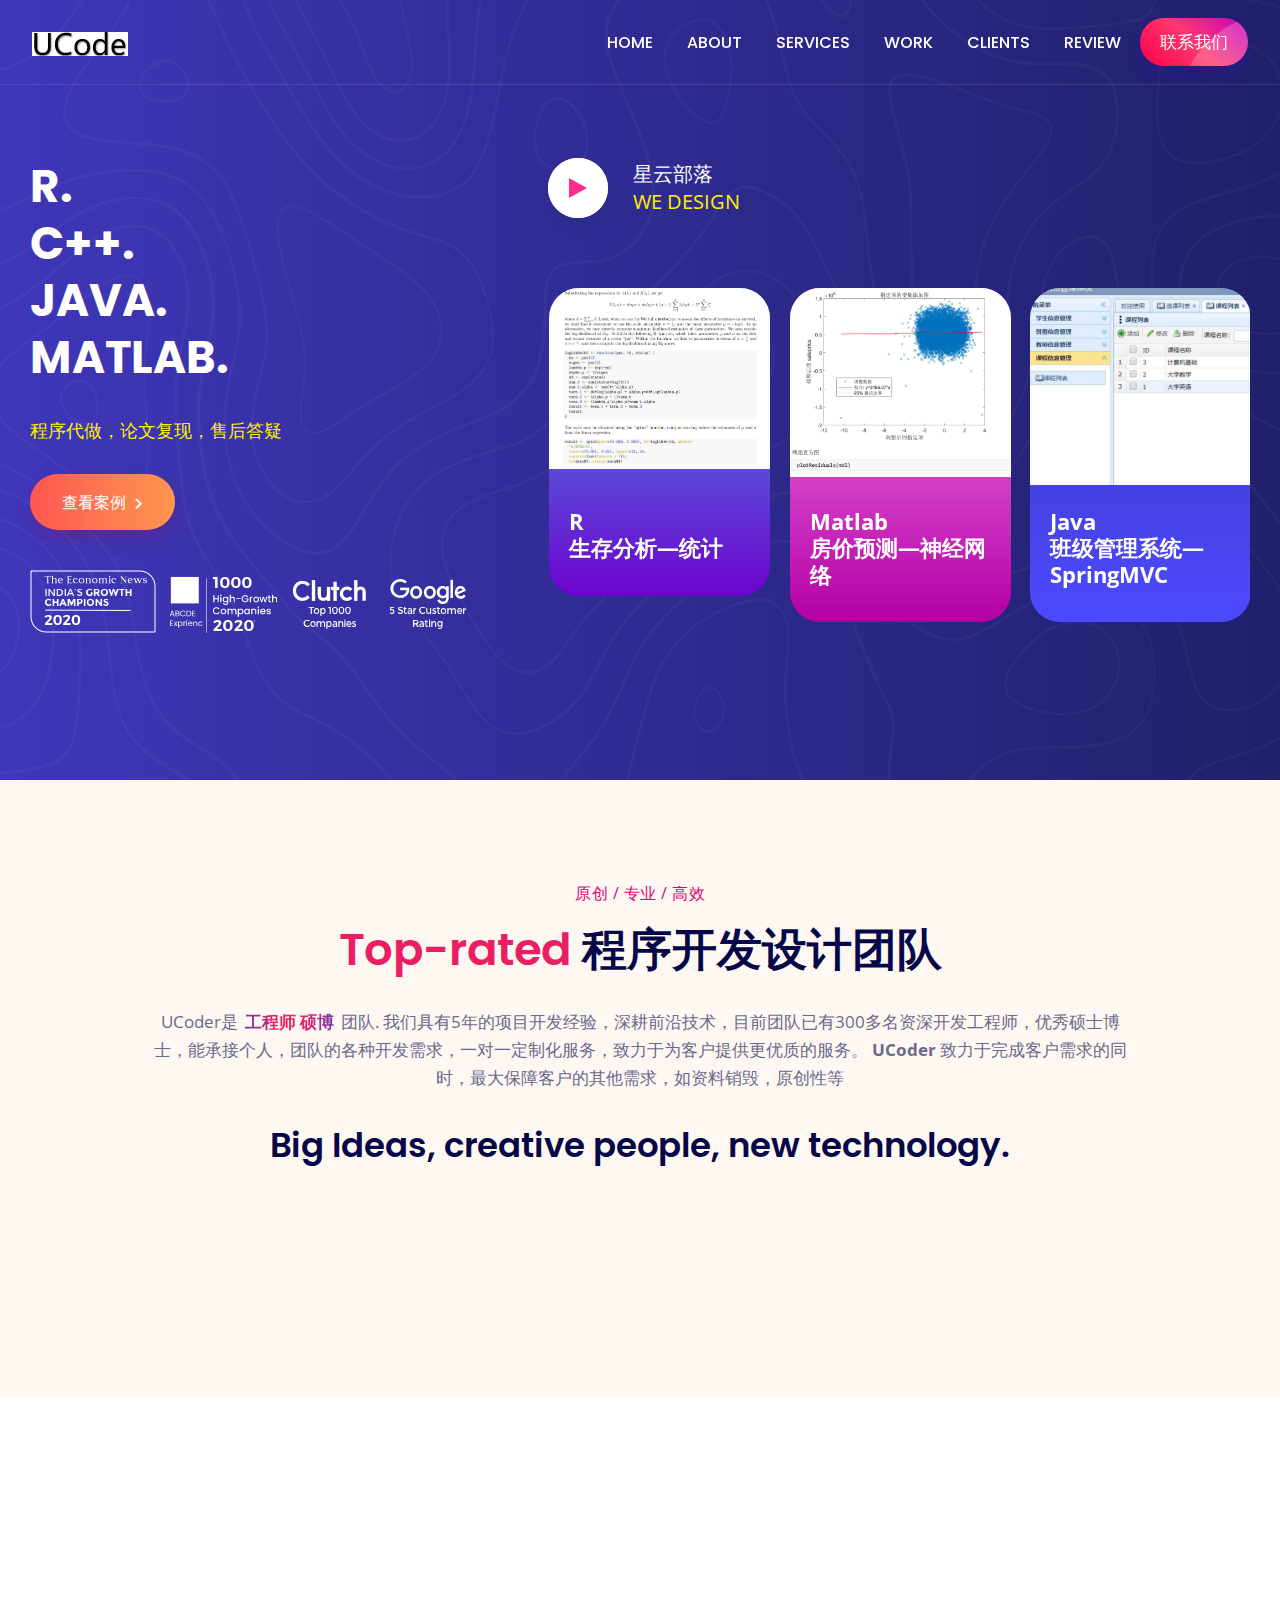
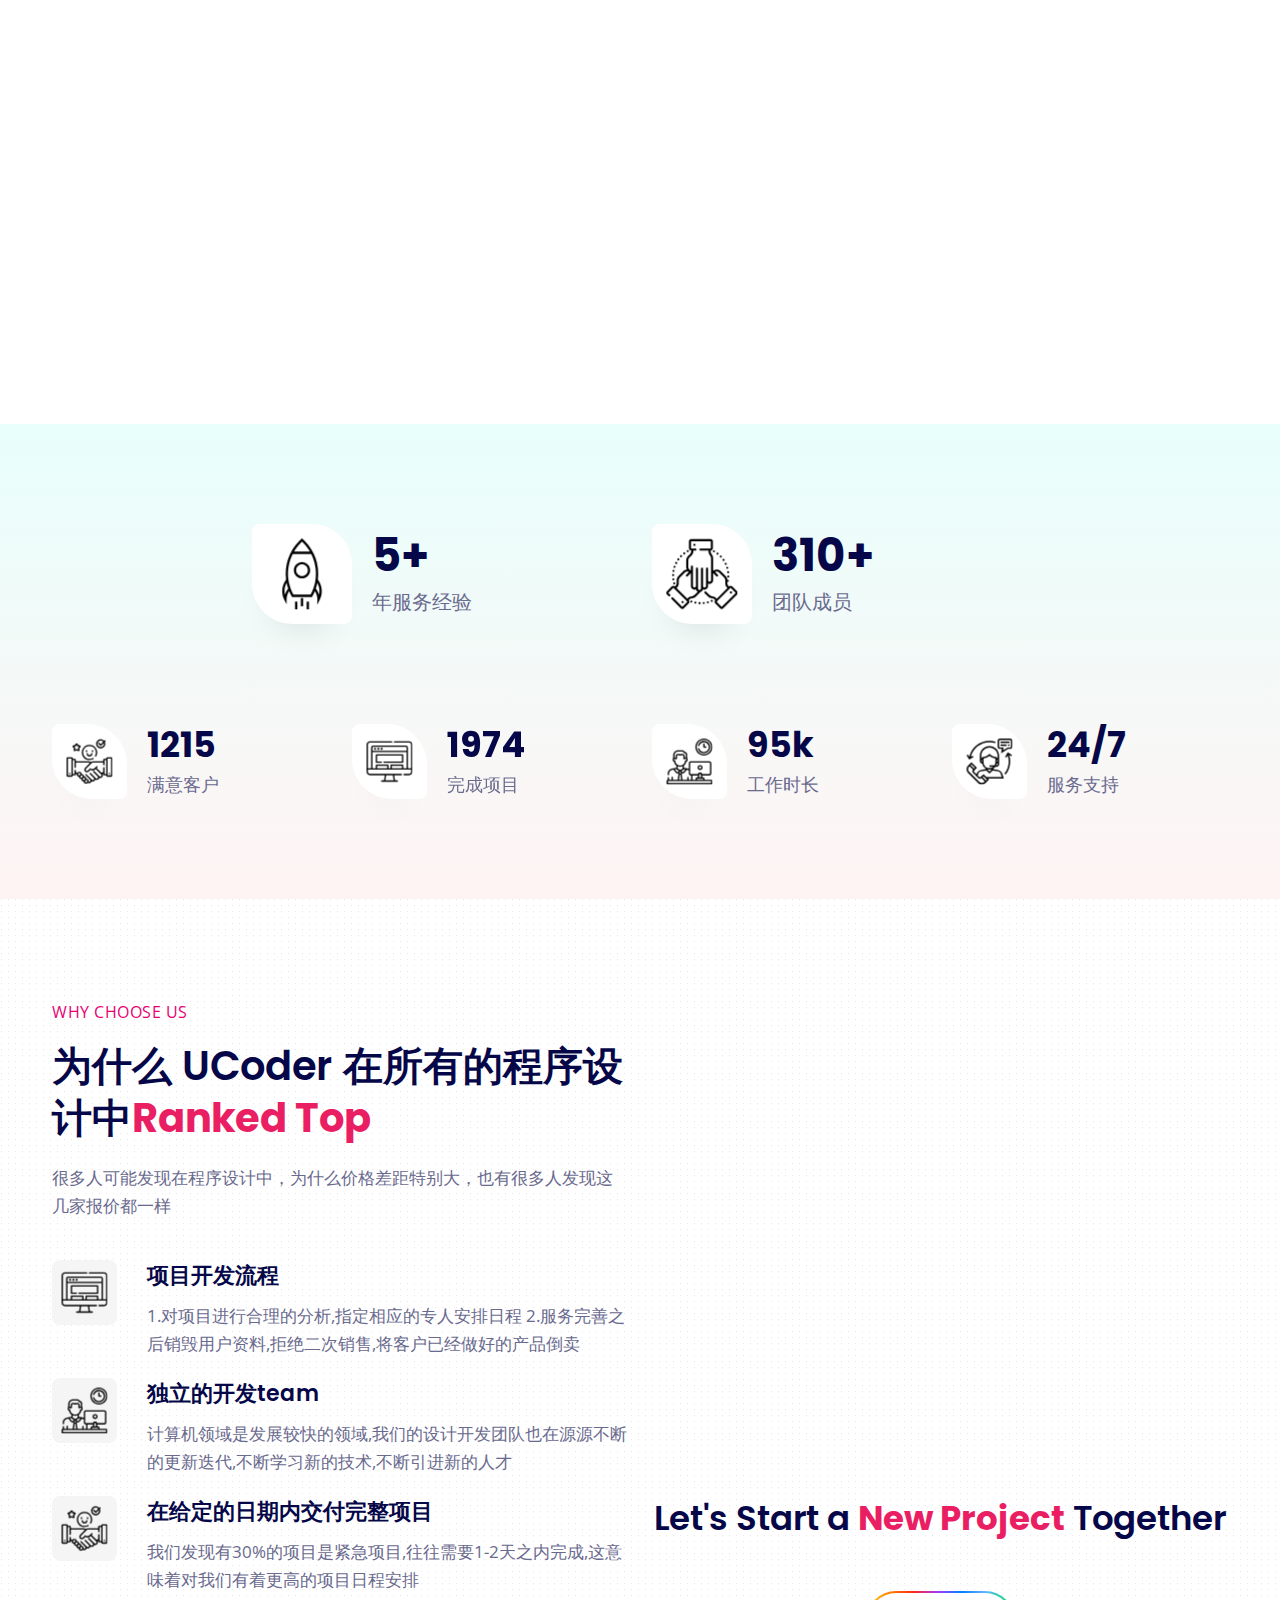
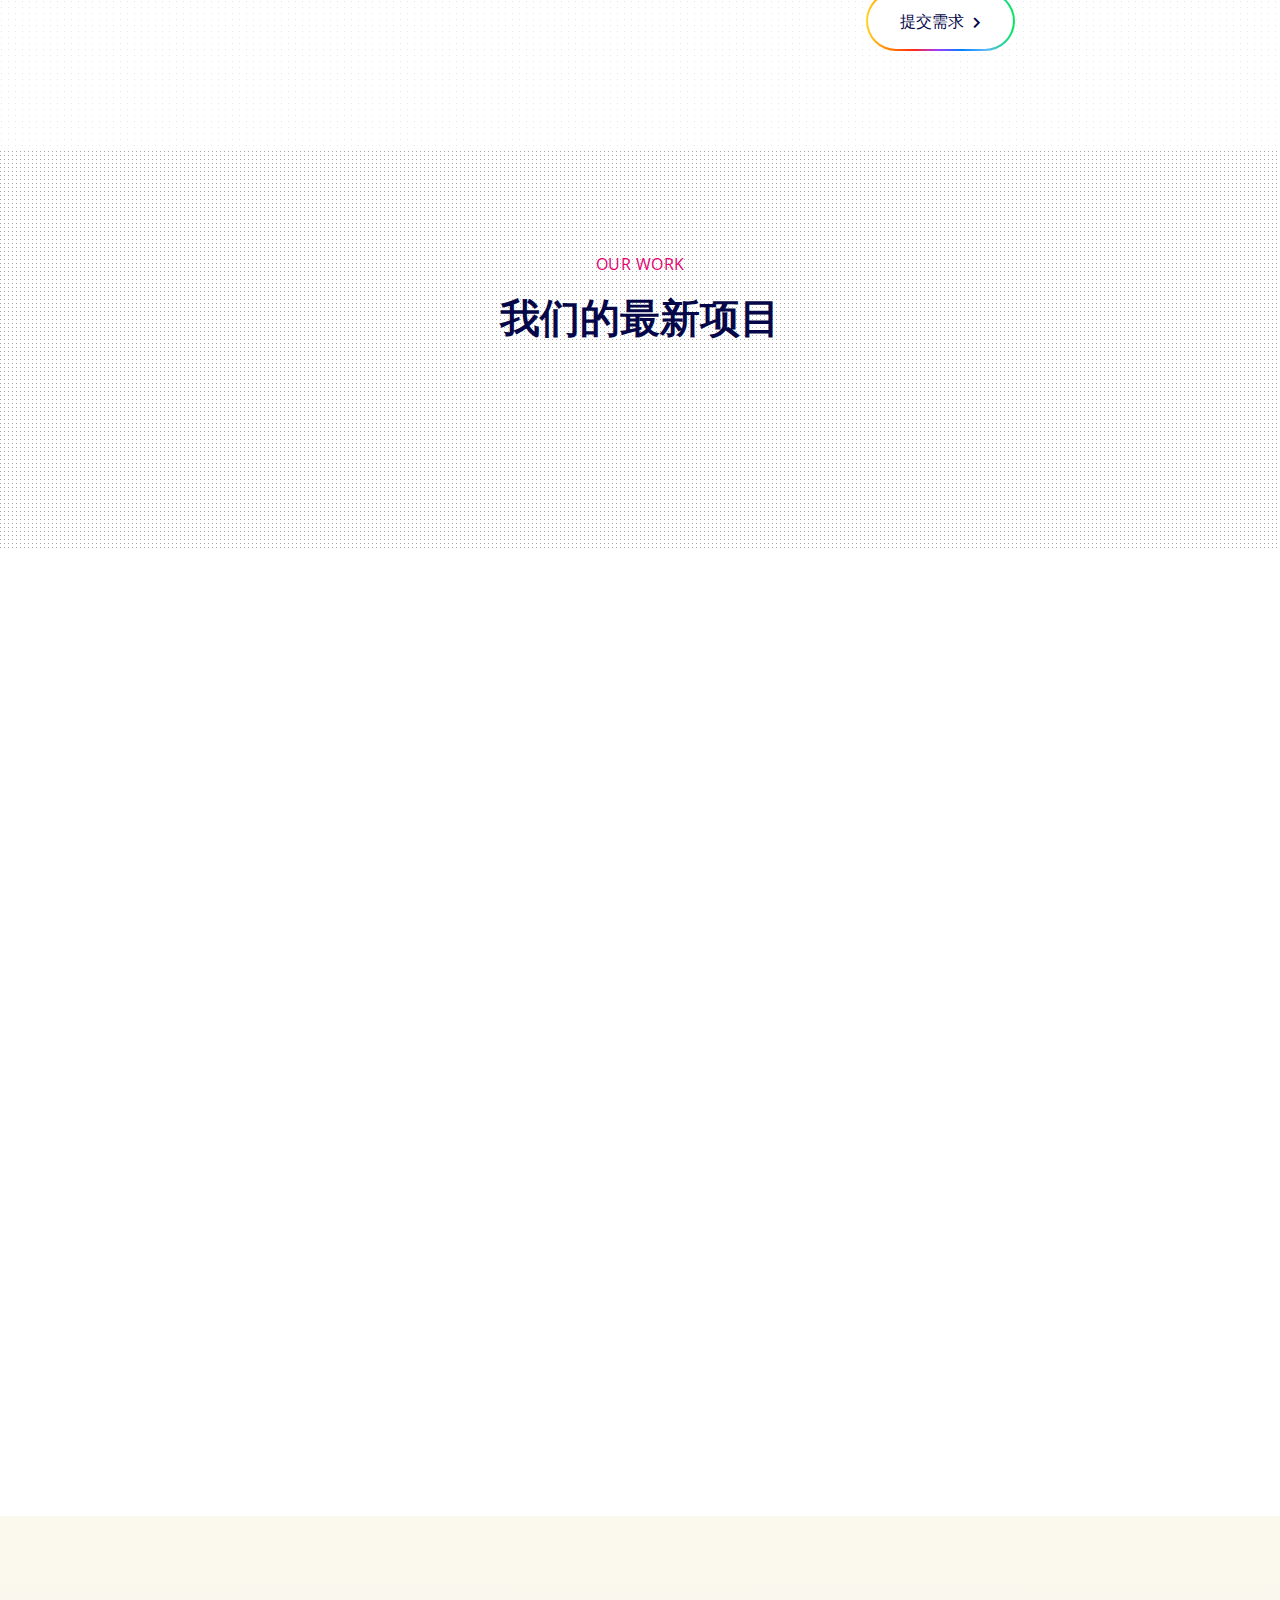
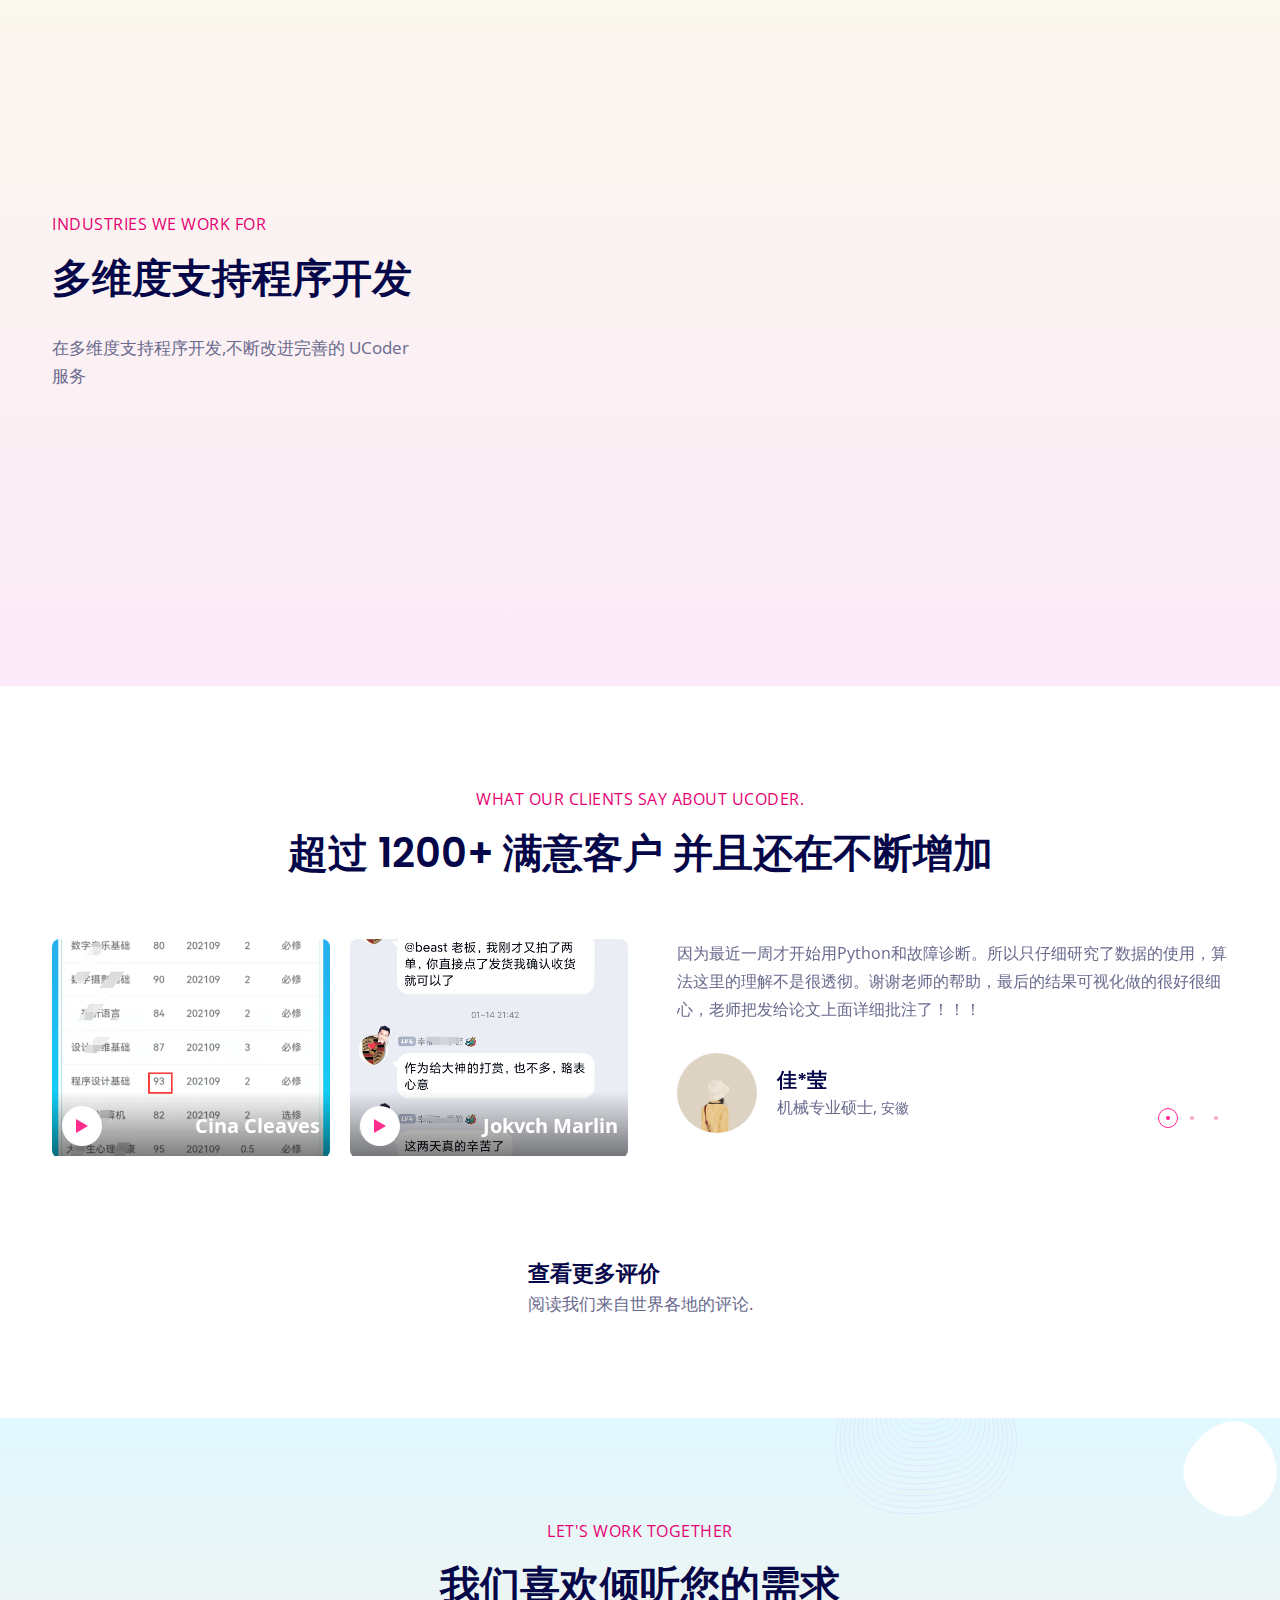
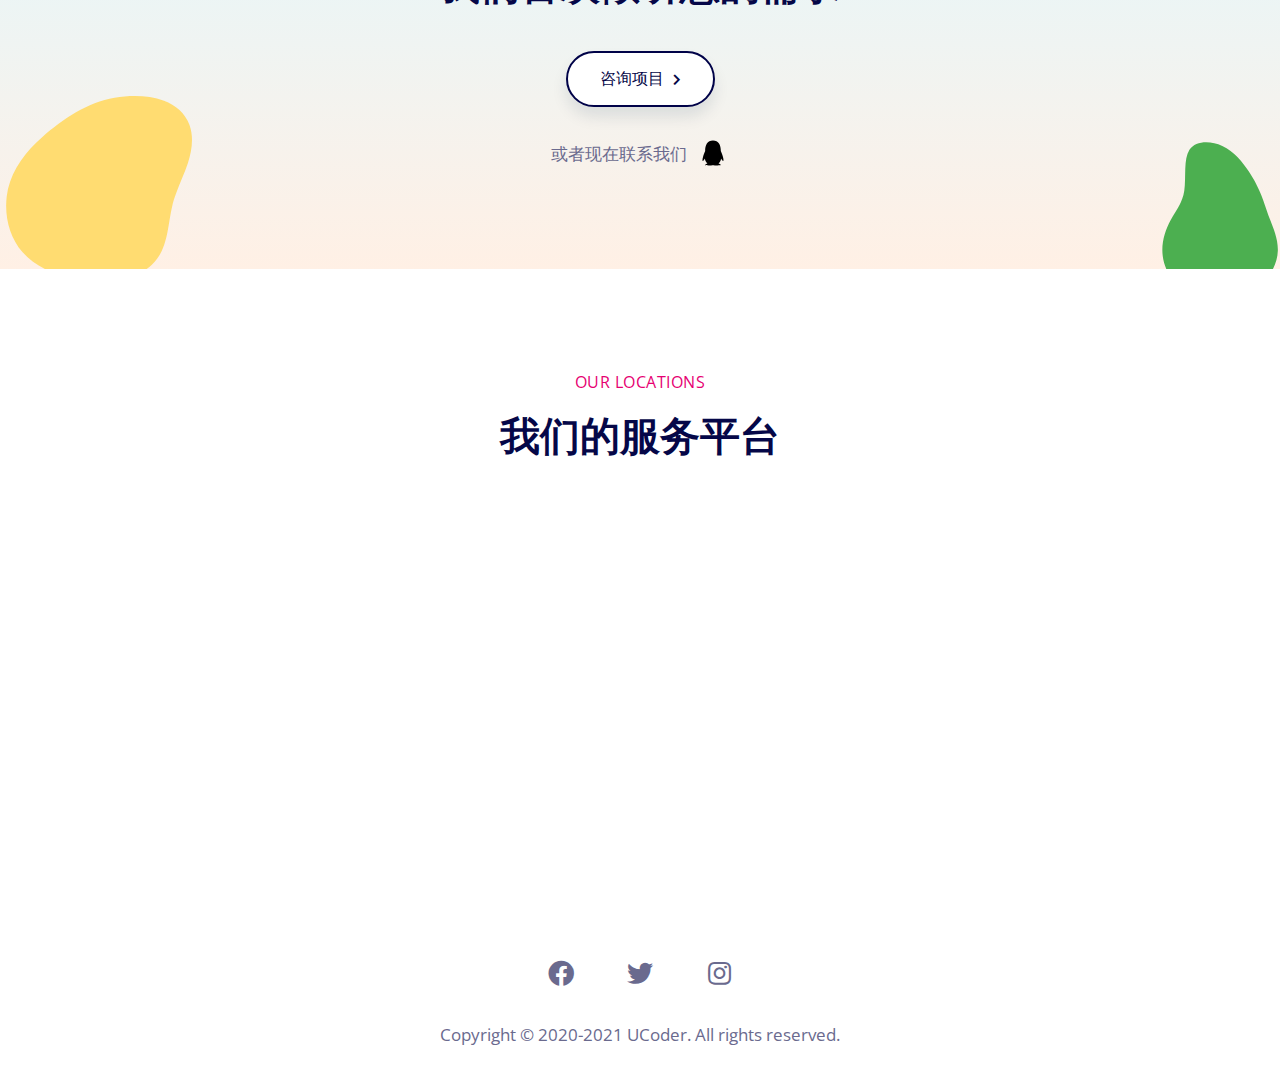
==== index.html @ 267f4d4b "first commit" ====
<!DOCTYPE html>
<html lang="zh" class="no-js">

<head>
    <meta charset="utf-8" />
    <title>UCoder - 程序代做</title>
    <meta name="description" content="程序代做, Matlab, r, java, 留学生作业, opencv">
    <meta name="keywords" content="程序代做, Matlab, r, java, 留学生作业, opencv">
    <meta name="author" content="stardx">
    <meta name="viewport" content="width=device-width,initial-scale=1">
    <meta http-equiv="X-UA-Compatible" content="IE=edge">
    <meta name="theme-color" content="#2e2a8f">
    <!--website-favicon-->
    <link href="images/favicon.png" rel="icon">
    <!--plugin-css-->
    <link href="css/bootstrap.min.css" rel="stylesheet">
    <link href="css/plugin.min.css" rel="stylesheet">
    <link href="https://cdnjs.cloudflare.com/ajax/libs/font-awesome/5.11.2/css/all.min.css" rel="stylesheet">
    <link
        href="https://fonts.googleapis.com/css2?family=Open+Sans:wght@400;600;700&family=Poppins:wght@300;400;500;600;700;800;900&display=swap"
        rel="stylesheet">
    <!-- template-style-->
    <link href="css/style.css" rel="stylesheet">
    <link href="css/responsive.css" rel="stylesheet">
    <link href="css/darkmode.css" rel="stylesheet">
    <style>
        html {
            scroll-behavior: smooth;
        }
    </style>
</head>

<body>
    <!--Start Preloader -->
    <div class="onloadpage" id="page_loader">
        <div class="pre-content">
            <div class="pre-text- text-radius text-light text-animation bg-b">UCoder - 正在加载</div>
        </div>
    </div>
    <!--End Preloader -->
    <!--Start Header -->
    <header class="nav-bg-b main-header navfix fixed-top menu-dark">
        <div class="container-fluid m-pad">
            <div class="menu-header">
                <div class="dsk-logo"><a class="nav-brand" href="index.html">
                        <!-- <img src="myimages/white-logo.png" alt="Logo" class="mega-white-logo" /> -->
                        <img src="myimages/logo.png" alt="Logo" class="mega-white-logo" />
                    </a></div>
                <div class="custom-nav" role="navigation">
                    <ul class="nav-list onepge">
                        <li><a href="#home" class="menu-links">Home</a></li>
                        <li><a href="#about" class="menu-links">About</a></li>
                        <li><a href="#services" class="menu-links">Services</a></li>
                        <li><a href="#work" class="menu-links">Work</a></li>
                        <li><a href="#clients" class="menu-links">Clients</a></li>
                        <li><a href="#review" class="menu-links">Review</a></li>
                        <li><a href="get-quote.html" class="btn-br bg-btn5 btshad-b2 lnk" data-bs-toggle="modal"
                                data-bs-target="#menu-popup">联系我们 <span class="circle"></span></a> </li>
                    </ul>
                </div>
                <div class="mobile-menu2">
                    <ul class="mob-nav2">
                        <li class="navm-"> <a class="toggle" href="#"><span></span></a></li>
                    </ul>
                </div>
            </div>
            <!--Mobile Menu-->
            <nav id="main-nav">
                <ul class="first-nav">
                    <li><a href="#home" class="menu-links">Home</a></li>
                    <li><a href="#about" class="menu-links">About</a></li>
                    <li><a href="#services" class="menu-links">Services</a></li>
                    <li><a href="#work" class="menu-links">Work</a></li>
                    <li><a href="#clients" class="menu-links">Clients</a></li>
                    <li><a href="#review" class="menu-links">Review</a></li>
                </ul>
            </nav>
        </div>
    </header>

    <!--End Header -->
    <!--Start Hero-->
    <section class="hero-card-web bg-gradient12 shape-bg3" id="home">
        <div class="hero-main-rp container-fluid">
            <div class="row">
                <div class="col-lg-5">
                    <div class="hero-heading-sec">
                        <h2 class="wow fadeIn" data-wow-delay="0.3s"><span>R.</span> <span>C++.</span> <span>JAVA.</span> <span>MATLAB.</span></h2>
                        <p class="wow fadeIn" data-wow-delay="0.6s">程序代做，论文复现，售后答疑</p>
                        <a href="case-study.html" class="niwax-btn2 wow fadeIn"  data-wow-delay="0.8s">查看案例 <i class="fas fa-chevron-right fa-ani"></i></a>
                        <div class="awards-block-tt  wow fadeIn" data-wow-delay="1s"><img src="myimages/pics/awards-logo.png" alt="awards-logo" class="img-fluid"/></div>
                    </div>
                </div>
                <div class="col-lg-7">
                    <div class="hero-content-sec wow fadeIn" data-wow-delay="0.8s">
                        <div class="video-intro-pp"><a class="video-link play-video" href="https://www.youtube.com/watch?v=SZEflIVnhH8?autoplay=1&amp;rel=0"><span class="triangle-play"></span></a></div>
                        <div class="title-hero-oth">
                           <p>星云部落<span>We design </span></p>
                        </div>
                    </div>
                    <div class="hero-right-scmm">
                        <div class="hero-service-cards wow fadeInRight" data-wow-duration="2s">
                            <div class="owl-carousel service-card-prb">
                                <div class="service-slide card-bg-a" data-tilt data-tilt-max="5" data-tilt-speed="1000">
                                    <a href="#">
                                        <div class="service-card-hh">
                                            <div class="image-sr-mm">
                                               <img alt="custom-sport" src="myimages/service/serviveAnalysis.png">
                                            </div>
                                            <div class="title-serv-c"><span>R</span> 生存分析—统计</div>
                                         </div>
                                    </a>
                                </div>
                                <div class="service-slide card-bg-b" data-tilt data-tilt-max="5" data-tilt-speed="1000">
                                    <a href="#">
                                        <div class="service-card-hh">
                                            <div class="image-sr-mm">
                                               <img alt="custom-sport" src="myimages/service/housingPrice.png">
                                            </div>
                                            <div class="title-serv-c"><span>Matlab</span> 房价预测—神经网络</div>
                                         </div>
                                    </a>
                                </div>
                                <div class="service-slide card-bg-c" data-tilt data-tilt-max="5" data-tilt-speed="1000">
                                    <a href="#">
                                        <div class="service-card-hh">
                                            <div class="image-sr-mm">
                                               <img alt="custom-sport" src="myimages/service/stuSystem.png">
                                            </div>
                                            <div class="title-serv-c"><span>Java</span> 班级管理系统—SpringMVC</div>
                                         </div>
                                    </a>
                                </div>
                                <div class="service-slide card-bg-d" data-tilt data-tilt-max="5" data-tilt-speed="1000">
                                    <a href="#">
                                        <div class="service-card-hh">
                                            <div class="image-sr-mm">
                                               <img alt="custom-sport" src="myimages/service/DTM.png">
                                            </div>
                                            <div class="title-serv-c"><span>Python</span> 文本主题模型—自然语言处理</div>
                                         </div>
                                    </a>
                                </div>
                                <div class="service-slide card-bg-e" data-tilt data-tilt-max="5" data-tilt-speed="1000">
                                    <a href="#">
                                        <div class="service-card-hh">
                                            <div class="image-sr-mm">
                                               <img alt="custom-sport" src="myimages/service/CUDA.png">
                                            </div>
                                            <div class="title-serv-c"><span>C</span> 稀疏矩阵优化—底层设计</div>
                                         </div>
                                    </a>
                                </div>
                                <div class="service-slide card-bg-f" data-tilt data-tilt-max="5" data-tilt-speed="1000">
                                    <a href="#">
                                        <div class="service-card-hh">
                                            <div class="image-sr-mm">
                                               <img alt="custom-sport" src="myimages/service/Spss.png">
                                            </div>
                                            <div class="title-serv-c"><span>Spss</span> 城乡居民储蓄分析—统计</div>
                                         </div>
                                    </a>
                                </div>
                            </div>
                        </div>
                    </div>
                </div>
            </div>
        </div>
    </section>
    <!--End Hero-->
    <!--Start About-->
    <section class="about-sec-rpb pad-tb" id="about">
        <div class="container">
            <div class="row justify-content-center text-center">
                <div class="col-lg-10">
                    <div class="common-heading">
                        <span>原创 / 专业 / 高效</span>
                        <h1 class="mb30"><span class="text-second">Top-rated</span> 程序开发设计团队</h1>
                        <p>UCoder是 <span class="text-radius text-light text-animation bg-b">工程师 硕博</span> 团队. 我们具有5年的项目开发经验，深耕前沿技术，目前团队已有300多名资深开发工程师，优秀硕士博士，能承接个人，团队的各种开发需求，一对一定制化服务，致力于为客户提供更优质的服务。
                           <span class="text-bold">UCoder</span> 致力于完成客户需求的同时，最大保障客户的其他需求，如资料销毁，原创性等
                        </p>
                        <h3 class="mt30 mb30">Big Ideas, creative people, new technology.</h3>
                     </div>
                </div>
            </div>
        </div>
    </section>
    <!--End About-->
    <!--Start Service-->
    <section class="service-section-prb pad-tb" id="services">
        <div class="container">
            <div class="row upset">
               <div  data-tilt data-tilt-max="5" data-tilt-speed="1000" class="col-lg-6-cus wow fadeInUp" data-wow-delay=".2s">
                  <div class="service-sec-brp srvc-bg-nx bg-gradient13 text-w">
                     <h4 class="mb10">INTEGRATED SERVICES</h4>
                     <p>UCoder 支持金融数据分析、人脸识别、数学建模、文本分析、网站建设、数据库课程设计、爬虫服务、论文复现、论文图表、微信小程序、机器学习等等</p>
                     <a href="javascript:void(0)" class="mt20 link-prb">Learn More <i class="fas fa-chevron-right"></i></a>
                  </div>
               </div>
               <div  data-tilt data-tilt-max="5" data-tilt-speed="1000" class="col-lg-3-cus wow fadeInUp" data-wow-delay=".4s">
                  <div class="service-sec-list srvc-bg-nx srcl1">
                     <img src="images/icons/development.svg" alt="service">
                     <h5 class="mb10">论文服务</h5>
                     <ul class="-service-list">
                        <li> <a href="#">毕设开发</a> </li>
                        <li> <a href="#">论文复现</a> </li>
                        <li> <a href="#">课程设计</a> </li>
                        <li> <a href="#">美赛 ACM</a> </li>
                     </ul>
                  </div>
               </div>
               <div data-tilt data-tilt-max="5" data-tilt-speed="1000" class="col-lg-3-cus wow fadeInUp" data-wow-delay=".6s">
                  <div class="service-sec-list srvc-bg-nx srcl2">
                     <img src="images/icons/ecommerce.svg" alt="service">
                     <h5 class="mb10">数据分析</h5>
                     <ul class="-service-list">
                        <li> <a href="#">数据可视化 </a> </li>
                        <li> <a href="#">统计</a> </li>
                        <li> <a href="#">回归分类 </a> </li>
                        <li> <a href="#">模型分析</a></li>
                     </ul>
                  </div>
               </div>
               <div  data-tilt data-tilt-max="5" data-tilt-speed="1000" class="col-lg-3-cus mt30- wow fadeInUp" data-wow-delay=".8s">
                  <div class="service-sec-list srvc-bg-nx srcl3">
                     <img src="images/icons/app.svg" alt="service">
                     <h5 class="mb10">安卓项目</h5>
                     <ul class="-service-list">
                        <li> <a href="#">iPhone </a> </li>
                        <li> <a href="#">Android</a> </li>
                        <li> <a href="#">跨平台 </a></li>
                        <li> <a href="#">微信小程序 </a></li>
                     </ul>
                  </div>
               </div>
               <div  data-tilt data-tilt-max="5" data-tilt-speed="1000" class="col-lg-3-cus mt30- wow fadeInUp" data-wow-delay="1s">
                  <div class="service-sec-list srvc-bg-nx srcl4">
                     <img src="images/icons/tech.svg" alt="service">
                     <h5 class="mb10">开发工具</h5>
                     <ul class="-service-list">
                        <li> <a href="#">Matlab </a> </li>
                        <li> <a href="#">Spss </a> </li>
                        <li> <a href="#">IDEA Eclipse </a></li>
                        <li> <a href="#">Excel </a></li>
                     </ul>
                  </div>
               </div>
               <div  data-tilt data-tilt-max="5" data-tilt-speed="1000" class="col-lg-6-cus mt30- wow fadeInUp" data-wow-delay="1.2s">
                  <div class="service-sec-list srvc-bg-nx srcl5">
                     <img src="images/icons/seo.svg" alt="service">
                     <h5 class="mb10">人工智能</h5>
                     <ul class="-service-list">
                        <li> <a href="#">深度学习 </a> </li>
                        <li> <a href="#">机器学习 </a> </li>
                        <li> <a href="#">图像处理 </a></li>
                        <li> <a href="#">NLP </a></li>
                     </ul>
                     <p>Lorem Ipsum is text of the printing and typesetting industry. Lorem Ipsum has been the industry's standard dummy text ever since the 1500.</p>
                  </div>
               </div>
            </div>
            <div class="-cta-btn mt70">
               <div class="free-cta-title v-center zoomInDown wow" data-wow-delay="1.4s">
                  <p>加入我们 招募<span>客服</span></p>
                  <a href="#" class="btn-main bg-btn2 lnk">Hire Now<i class="fas fa-chevron-right fa-icon"></i><span class="circle"></span></a>
               </div>
            </div>
         </div>
    </section>
    <!--End Service-->
    <!--Start statistics-->
    <div class="statistics-section bg-gradient6 pad-tb tilt3d">
        <div class="container">
            <div class="row justify-content-center t-ctr">
                <div class="col-lg-4 col-sm-6">
                   <div class="statistics">
                      <div data-tilt data-tilt-max="20" data-tilt-speed="1000" class="statistics-img">
                         <img src="images/icons/startup.svg" alt="years" class="img-fluid" />
                      </div>
                      <div class="statnumb">
                         <span class="counter">5</span><span>+</span>
                         <p>年服务经验</p>
                      </div>
                   </div>
                </div>
                <div class="col-lg-4 col-sm-6">
                   <div class="statistics">
                      <div data-tilt data-tilt-max="20" data-tilt-speed="1000" class="statistics-img">
                         <img src="images/icons/team.svg" alt="team" class="img-fluid" />
                      </div>
                      <div class="statnumb">
                         <span class="counter">310</span><span>+</span>
                         <p>团队成员</p>
                      </div>
                   </div>
                </div>
             </div>
             <div class="row small t-ctr">
                <div class="col-lg-3 col-sm-6">
                   <div class="statistics">
                      <div data-tilt data-tilt-max="20" data-tilt-speed="1000" class="statistics-img">
                         <img src="images/icons/deal.svg" alt="happy" class="img-fluid" />
                      </div>
                      <div class="statnumb">
                         <span class="counter">1215</span>
                         <p>满意客户</p>
                      </div>
                   </div>
                </div>
                <div class="col-lg-3 col-sm-6">
                   <div class="statistics">
                      <div data-tilt data-tilt-max="20" data-tilt-speed="1000" class="statistics-img">
                         <img src="images/icons/computers.svg" alt="project" class="img-fluid" />
                      </div>
                      <div class="statnumb counter-number">
                         <span class="counter">1974</span>
                         <p>完成项目</p>
                      </div>
                   </div>
                </div>
                <div class="col-lg-3 col-sm-6">
                   <div class="statistics">
                      <div data-tilt data-tilt-max="20" data-tilt-speed="1000" class="statistics-img">
                         <img src="images/icons/worker.svg" alt="work" class="img-fluid" />
                      </div>
                      <div class="statnumb">
                         <span class="counter">95</span><span>k</span>
                         <p>工作时长</p>
                      </div>
                   </div>
                </div>
                <div class="col-lg-3 col-sm-6">
                   <div class="statistics mb0">
                      <div data-tilt data-tilt-max="20" data-tilt-speed="1000" class="statistics-img">
                         <img src="images/icons/customer-service.svg" alt="support" class="img-fluid" />
                      </div>
                      <div class="statnumb">
                         <span class="counter">24</span><span>/</span><span class="counter">7</span>
                         <p>服务支持</p>
                      </div>
                   </div>
                </div>
             </div>
        </div>
    </div>
    <!--End statistics-->
    <!--why choose-->
    <section class="why-choos-lg pad-tb deep-dark">
        <div class="container">
            <div class="row">
               <div class="col-lg-6">
                  <div class="common-heading text-l">
                     <span>Why Choose Us</span>
                     <h2 class="mb20">为什么 UCoder 在所有的程序设计中<span class="text-second text-bold">Ranked Top</span></h2>
                     <p>很多人可能发现在程序设计中，为什么价格差距特别大，也有很多人发现这几家报价都一样</p>
                     <div class="itm-media-object mt40 tilt-3d">
                        <div class="media">
                           <div class="img-ab- base" data-tilt data-tilt-max="20" data-tilt-speed="1000"><img src="images/icons/computers.svg" alt="icon" class="layer"></div>
                           <div class="media-body">
                              <h4>项目开发流程</h4>
                              <p>1.对项目进行合理的分析,指定相应的专人安排日程 2.服务完善之后销毁用户资料,拒绝二次销售,将客户已经做好的产品倒卖</p>
                           </div>
                        </div>
                        <div class="media mt40">
                           <div class="img-ab- base" data-tilt data-tilt-max="20" data-tilt-speed="1000"><img src="images/icons/worker.svg" alt="icon" class="layer"></div>
                           <div class="media-body">
                              <h4>独立的开发team</h4>
                              <p>计算机领域是发展较快的领域,我们的设计开发团队也在源源不断的更新迭代,不断学习新的技术,不断引进新的人才</p>
                           </div>
                        </div>
                        <div class="media mt40">
                           <div class="img-ab- base" data-tilt data-tilt-max="20" data-tilt-speed="1000"> <img src="images/icons/deal.svg" alt="icon" class="layer"></div>
                           <div class="media-body">
                              <h4>在给定的日期内交付完整项目</h4>
                              <p>我们发现有30%的项目是紧急项目,往往需要1-2天之内完成,这意味着对我们有着更高的项目日程安排</p>
                           </div>
                        </div>
                     </div>
                  </div>
               </div>
               <div class="col-lg-6">
                  <div  data-tilt data-tilt-max="5" data-tilt-speed="1000" class="single-image bg-shape-dez wow fadeIn" data-wow-duration="2s"><img src="myimages/pics/about-service.png" alt="image" class="img-fluid"></div>
                  <div class="cta-card mt60 text-center">
                     <h3 class="mb20">Let's Start a  <span class="text-second text-bold">New Project</span> Together</h3>
                     <a href="#" class="niwax-btn1 mt30"><span>提交需求 <i class="fas fa-chevron-right fa-icon"></i></span></a>
                  </div>
               </div>
            </div>
         </div>
    </section>
    <!--End why choose-->
    <!--Start Portfolio-->
    <section class="portfolio-section pad-tb" id="work">
        <div class="container">
            <div class="row justify-content-center ">
               <div class="col-lg-8">
                  <div class="common-heading">
                     <span>Our Work</span>
                     <h2 class="mb0">我们的最新项目</h2>
                  </div>
               </div>
            </div>
            <div class="row">
               <div class="col-lg-8 col-sm-8 mt60 wow fadeInUp" data-wow-delay="0.2s">
                  <div class="isotope_item hover-scale">
                     <div class="item-image" data-tilt data-tilt-max="2" data-tilt-speed="1000">
                        <a href="#"><img src="myimages/portfolio/CWT5.png" alt="image" class="img-fluid" /> </a>
                     </div>
                     <div class="item-info">
                        <h4><a href="#">轴承故障诊断论文复现</a></h4>
                        <p>Matlab, Python, CNNs, 小波变换</p>
                     </div>
                  </div>
               </div>
               <div class="col-lg-4 col-sm-4 mt60 wow fadeInUp" data-wow-delay="0.4s">
                  <div class="isotope_item hover-scale">
                     <div class="item-image" data-tilt data-tilt-max="2" data-tilt-speed="1000">
                        <a href="#"><img src="myimages/portfolio/AR.png" alt="image" class="img-fluid" /> </a>
                     </div>
                     <div class="item-info">
                        <h4><a href="#">AR app</a></h4>
                        <p>Unity, ARFoundation, 人脸追踪</p>
                     </div>
                  </div>
               </div>
               <div class="col-lg-4 col-sm-4 mt60 wow fadeInUp" data-wow-delay="0.6s">
                  <div class="isotope_item hover-scale">
                     <div class="item-image" data-tilt data-tilt-max="2" data-tilt-speed="1000">
                        <a href="#"><img src="myimages/portfolio/heatmap3.png" alt="image" class="img-fluid" /> </a>
                     </div>
                     <div class="item-info">
                        <h4><a href="#">热力图比例精调</a></h4>
                        <p>Matlab, heatmap, paper </p>
                     </div>
                  </div>
               </div>
               <div class="col-lg-8 col-sm-8 mt60 wow fadeInUp" data-wow-delay="0.8s">
                  <div class="isotope_item hover-scale">
                     <div class="item-image" data-tilt data-tilt-max="2" data-tilt-speed="1000">
                        <a href="#"><img src="myimages/portfolio/Reg.png" alt="image" class="img-fluid" /> </a>
                     </div>
                     <div class="item-info">
                        <h4><a href="#">High-dimensional Regression</a></h4>
                        <p>R, Regression, Cross-Valdidation </p>
                     </div>
                  </div>
               </div>
            </div>
         </div>
    </section>
    <!--End Portfolio-->
    <!--Start work-category-->
    <section class="work-category pad-tb" id="clients">
        <div class="container">
           <div class="row">
              <div class="col-lg-4 v-center">
                 <div class="common-heading text-l">
                    <span>Industries we work for</span>
                    <h2>多维度支持程序开发</h2>
                    <p>在多维度支持程序开发,不断改进完善的 UCoder 服务</p>
                 </div>
              </div>
              <div class="col-lg-8">
                 <div class="work-card-set">
                    <div  class="icon-set wow fadeIn" data-wow-delay=".2s">
                       <div class="work-card cd1">
                          <div class="icon-bg"><img src="myimages/icons/图像处理.png" alt="Industries" /></div>
                          <p>图像处理</p>
                       </div>
                    </div>
                    <div  class="icon-set wow fadeIn" data-wow-delay=".4s">
                       <div class="work-card cd2">
                          <div class="icon-bg"><img src="myimages/icons/情感分析.png" alt="Industries" /></div>
                          <p>情感分析</p>
                       </div>
                    </div>
                    <div class="icon-set wow fadeIn" data-wow-delay=".6s">
                       <div class="work-card cd3">
                          <div class="icon-bg"><img src="myimages/icons/网络爬虫.png" alt="Industries" /></div>
                          <p>网络爬虫</p>
                       </div>
                    </div>
                    <div class="icon-set wow fadeIn" data-wow-delay=".8s">
                       <div class="work-card cd4">
                          <div class="icon-bg"><img src="myimages/icons/数据库系统.png" alt="Industries" /></div>
                          <p>数据库系统</p>
                       </div>
                    </div>
                    <div class="icon-set wow fadeIn" data-wow-delay="1s">
                       <div class="work-card cd5">
                          <div class="icon-bg"><img src="myimages/icons/数据分析.png" alt="Industries" /></div>
                          <p>数据分析</p>
                       </div>
                    </div>
                    <div class="icon-set wow fadeIn" data-wow-delay="1.2s">
                       <div class="work-card cd6">
                          <div class="icon-bg"><img src="myimages/icons/人脸识别.png" alt="Industries" /></div>
                          <p>人脸识别</p>
                       </div>
                    </div>
                    <div class="icon-set wow fadeIn" data-wow-delay="1.4s">
                       <div class="work-card cd7">
                          <div class="icon-bg"><img src="myimages/icons/论文复现.png" alt="Industries" /></div>
                          <p>论文复现</p>
                       </div>
                    </div>
                    <div class="icon-set wow fadeIn" data-wow-delay="1.6s">
                       <div class="work-card cd8">
                          <div class="icon-bg"><img src="myimages/icons/底层优化.png" alt="Industries" /></div>
                          <p>底层优化</p>
                       </div>
                    </div>
                    <div class="icon-set wow fadeIn" data-wow-delay="1.8s">
                       <div class="work-card cd9">
                          <div class="icon-bg"><img src="myimages/icons/数学建模.png" alt="Industries" /></div>
                          <p>数学建模</p>
                       </div>
                    </div>
                    <div class="icon-set wow fadeIn" data-wow-delay="2s">
                       <div class="work-card cd10">
                          <div class="icon-bg"><img src="myimages/icons/竞赛备试.png" alt="Industries" /></div>
                          <p>竞赛备试</p>
                       </div>
                    </div>
                    <div class="icon-set wow fadeIn" data-wow-delay="2.2s">
                       <div class="work-card cd11">
                          <div class="icon-bg"><img src="myimages/icons/严格图表.png" alt="Industries" /></div>
                          <p>严格图表</p>
                       </div>
                    </div>
                    <div class="icon-set wow fadeIn" data-wow-delay="2.4s">
                       <div class="work-card cd12">
                          <div class="icon-bg"><img src="myimages/icons/小程序开发.png" alt="Industries" /></div>
                          <p>小程序开发</p>
                       </div>
                    </div>
                 </div>
              </div>
           </div>
        </div>
     </section>
    <!--End  work-category-->
    <!--Start Testinomial-->
    <section class="testinomial-section bg-none pad-tb" id="review">
        <div class="container">
           <div class="row justify-content-center ">
              <div class="col-lg-8">
                 <div class="common-heading">
                    <span>What our clients say about UCoder.</span>
                    <h2>超过 1200+ 满意客户 并且还在不断增加</h2>
                 </div>
              </div>
           </div>
           <div class="row">
              <div class="col-lg-6">
                 <div class="video-testimonials owl-carousel">
                    <div class="video-review" data-tilt data-tilt-max="5" data-tilt-speed="1000">
                       <a class="video-link" href="https://www.youtube.com/watch?v=SZEflIVnhH8?autoplay=1&amp;rel=0">
                          <img src="myimages/client/c1.png" alt="client" class="img-fluid">
                          <div class="review-vid-details">
                             <div class="-vid-ico"><span class="triangle-play2"></span></div>
                             <p>Cina Cleaves</p>
                          </div>
                       </a>
                    </div>
                    <div class="video-review" data-tilt data-tilt-max="5" data-tilt-speed="1000">
                       <a class="video-link" href="https://www.youtube.com/watch?v=SZEflIVnhH8?autoplay=1&amp;rel=0">
                          <img src="myimages/client/c2.png" alt="client" class="img-fluid">
                          <div class="review-vid-details">
                             <div class="-vid-ico"><span class="triangle-play2"></span></div>
                             <p>Jokvch Marlin</p>
                          </div>
                       </a>
                    </div>
                 </div>
              </div>
              <div class="col-lg-6">
                 <div class="owl-carousel testimonial-card-a pl25">
                    <div class="testimonial-card">
                       <div class="t-text">
                          <p>因为最近一周才开始用Python和故障诊断。所以只仔细研究了数据的使用，算法这里的理解不是很透彻。谢谢老师的帮助，最后的结果可视化做的很好很细心，老师把发给论文上面详细批注了！！！</p>
                       </div>
                       <div class="client-thumbs mt30">
                          <div class="media v-center">
                             <div class="user-image bdr-radius"><img src="myimages/user-thumb/c3.jpg" alt="girl" class="img-fluid" /></div>
                             <div class="media-body user-info v-center">
                                <h5>佳*莹</h5>
                                <p>机械专业硕士, <small>安徽</small></p>
                             </div>
                          </div>
                       </div>
                    </div>
                    <div class="testimonial-card">
                       <div class="t-text">
                          <p>老板人很公道，客服耐心态度好，做的东西和任务书要求符号还有附加功能，人机互动界面简洁明了，源代码备注也很明了。满意，超出预期，做的很仔细，以后有需要还会再来。</p>
                       </div>
                       <div class="client-thumbs mt30">
                          <div class="media v-center">
                             <div class="user-image bdr-radius"><img src="myimages/user-thumb/c1.jpg" alt="girl" class="img-fluid" /></div>
                             <div class="media-body user-info">
                                <h5>t**f</h5>
                                <p>数字媒体大一, <small>北京</small></p>
                             </div>
                          </div>
                       </div>
                    </div>
                    <div class="testimonial-card">
                       <div class="t-text">
                          <p>不错，师傅很负责，做出来的东西特别好。而且很有耐心帮我解答我不会的地方。无论他们售前客服还是售后服务都是热心耐心的，真的是值得推荐给朋友的店铺。</p>
                       </div>
                       <div class="client-thumbs mt30">
                          <div class="media v-center">
                             <div class="user-image bdr-radius"><img src="myimages/user-thumb/c2.jpg" alt="girl" class="img-fluid" /></div>
                             <div class="media-body user-info">
                                <h5>李*云</h5>
                                <p>金融方向硕士, <small>深圳</small></p>
                             </div>
                          </div>
                       </div>
                    </div>
                 </div>
              </div>
           </div>
           <div class="row justify-content-center">
              <div class="col-lg-12">
                 <div class="review-ref mt100">
                    <div class="review-title-ref">
                       <h4>查看更多评价</h4>
                       <p>阅读我们来自世界各地的评论.</p>
                    </div>
                 </div>
              </div>
           </div>
        </div>
     </section>
    <!--End Testinomial-->
    <!--Start CTA-->
    <section class="cta-area pad-tb">
        <div class="container">
           <div class="row justify-content-center">
              <div class="col-lg-8">
                 <div class="common-heading">
                    <span>Let's work together</span>
                    <h2>我们喜欢倾听您的需求</h2>
                    <a href="javascript:void(0)" class="btn-outline">咨询项目 <i class="fas fa-chevron-right fa-icon"></i></a>
                    <p class="cta-call">或者现在联系我们<a href="tencent://message/?uin=2665153914"><img src="myimages/icons/QQ.svg" /></a></p>
                 </div>
              </div>
           </div>
        </div>
        <div class="shape shape-a1"><img src="images/shape/shape-3.svg" alt="shape"></div>
        <div class="shape shape-a2"><img src="images/shape/shape-4.svg" alt="shape"></div>
        <div class="shape shape-a3"><img src="images/shape/shape-13.svg" alt="shape"></div>
        <div class="shape shape-a4"><img src="images/shape/shape-11.svg" alt="shape"></div>
     </section>
    <!--End CTA-->
    <!--Start Location-->
    <section class="our-office pad-tb">
        <div class="container">
           <div class="row justify-content-center">
              <div class="col-lg-8">
                 <div class="common-heading">
                    <span>Our Locations</span>
                    <h2>我们的服务平台</h2>
                 </div>
              </div>
           </div>
           <div class="row justify-content-center upset shape-numm">
              <div class="col-lg-4 col-sm-6 shape-loc wow fadeInUp" data-wow-delay=".2s">
                 <div class="office-card">
                    <div class="skyline-img" data-tilt data-tilt-max="4" data-tilt-speed="1000">
                       <img src="myimages/pics/newyork.png" alt="New York" class="img-fluid" />
                    </div>
                    <div class="office-text">
                       <h4>淘宝</h4>
                       <p>@星云部落</p>
                    </div>
                 </div>
              </div>
              <div class="col-lg-4 col-sm-6 shape-loc wow fadeInUp" data-wow-delay=".5s">
                 <div class="office-card">
                    <div class="skyline-img" data-tilt data-tilt-max="4" data-tilt-speed="1000">
                       <img src="myimages/pics/sydeny.png" alt="sydney" class="img-fluid" />
                    </div>
                    <div class="office-text">
                       <h4>咸鱼</h4>
                       <p>@nanyun1</p>
                    </div>
                 </div>
              </div>
              <div class="col-lg-4 col-sm-6 shape-loc wow fadeInUp" data-wow-delay=".8s">
                 <div class="office-card mb0">
                    <div class="skyline-img" data-tilt data-tilt-max="4" data-tilt-speed="1000">
                       <img src="myimages/pics/rome.png" alt="rome" class="img-fluid" />
                    </div>
                    <div class="office-text">
                       <h4>知乎</h4>
                       <p>@冷风</p>
                    </div>
                 </div>
              </div>
           </div>
        </div>
     </section>
    <!--End Location-->
    <!--Start Footer-->
    <footer>
        <div class="footer-row3">
           <div class="copyright">
              <div class="container">
                 <div class="row">
                    <div class="col-lg-12">
                       <div class="footer-social-media-icons">
                          <a href="javascript:void(0)" target="blank"><i class="fab fa-facebook"></i></a>
                          <a href="javascript:void(0)" target="blank"><i class="fab fa-twitter"></i></a>
                          <a href="javascript:void(0)" target="blank"><i class="fab fa-instagram"></i></a>
                       </div>
                       <div class="footer-">
                          <p>Copyright &copy; 2020-2021 UCoder. All rights reserved.</p>
                       </div>
                    </div>
                 </div>
              </div>
           </div>
        </div>
     </footer>
    <!--End Footer-->

    <!-- js placed at the end of the document so the pages load faster -->
    <script src="js/vendor/modernizr-3.5.0.min.js"></script>
    <script src="js/jquery.min.js"></script>
    <script src="js/bootstrap.bundle.min.js"></script>
    <script src="js/plugin.min.js"></script>
    <script src="js/preloader.js"></script>
    <!--common script file-->
    <script src="js/main.js"></script>
</body>

</html>
---- css/plugin.min.css ----
@charset "UTF-8";
/**megnific popup**/
.mfp-bg{top:0;left:0;width:100%;height:100%;z-index:999999;overflow:hidden;position:fixed;background:#0b0b0b;opacity:.9}.mfp-wrap{top:0;left:0;width:100%;height:100%;z-index:9999999;position:fixed;outline:none !important;-webkit-backface-visibility:hidden}.mfp-container{text-align:center;position:absolute;width:100%;height:100%;left:0;top:0;padding:0 8px;box-sizing:border-box}.mfp-container:before{content:'';display:inline-block;height:100%;vertical-align:middle}.mfp-align-top .mfp-container:before{display:none}.mfp-content{position:relative;display:inline-block;vertical-align:middle;margin:0 auto;text-align:left;z-index:1045}.mfp-inline-holder .mfp-content,.mfp-ajax-holder .mfp-content{width:100%;cursor:auto}.mfp-ajax-cur{cursor:progress}.mfp-zoom-out-cur,.mfp-zoom-out-cur .mfp-image-holder .mfp-close{cursor:-moz-zoom-out;cursor:-webkit-zoom-out;cursor:zoom-out}.mfp-zoom{cursor:pointer;cursor:-webkit-zoom-in;cursor:-moz-zoom-in;cursor:zoom-in}.mfp-auto-cursor .mfp-content{cursor:auto}.mfp-close,.mfp-arrow,.mfp-preloader,.mfp-counter{-webkit-user-select:none;-moz-user-select:none;user-select:none}.mfp-loading.mfp-figure{display:none}.mfp-hide{display:none !important}.mfp-preloader{color:#CCC;position:absolute;top:50%;width:auto;text-align:center;margin-top:-0.8em;left:8px;right:8px;z-index:1044}.mfp-preloader a{color:#CCC}.mfp-preloader a:hover{color:#FFF}.mfp-s-ready .mfp-preloader{display:none}.mfp-s-error .mfp-content{display:none}button.mfp-close,button.mfp-arrow{overflow:visible;cursor:pointer;background:transparent;border:0;-webkit-appearance:none;display:block;outline:0;padding:0;z-index:1046;box-shadow:none;touch-action:manipulation}button::-moz-focus-inner{padding:0;border:0}.mfp-close{width:44px;height:44px;line-height:44px;position:absolute;right:0;top:0;text-decoration:none;text-align:center;opacity:.65;padding:0 0 18px 10px;color:#FFF;font-style:normal;font-size:28px;font-family:Arial,Baskerville,monospace}.mfp-close:hover,.mfp-close:focus{opacity:1}.mfp-close:active{top:1px}.mfp-close-btn-in .mfp-close{color:#333}.mfp-image-holder .mfp-close,.mfp-iframe-holder .mfp-close{color:#FFF;right:-6px;text-align:right;padding-right:6px;width:100%}.mfp-counter{position:absolute;top:0;right:0;color:#CCC;font-size:12px;line-height:18px;white-space:nowrap}.mfp-arrow{position:absolute;opacity:.65;margin:0;top:50%;margin-top:-55px;padding:0;width:90px;height:110px;-webkit-tap-highlight-color:transparent}.mfp-arrow:active{margin-top:-54px}.mfp-arrow:hover,.mfp-arrow:focus{opacity:1}.mfp-arrow:before,.mfp-arrow:after{content:'';display:block;width:0;height:0;position:absolute;left:0;top:0;margin-top:35px;margin-left:35px;border:medium inset transparent}.mfp-arrow:after{border-top-width:13px;border-bottom-width:13px;top:8px}.mfp-arrow:before{border-top-width:21px;border-bottom-width:21px;opacity:.7}.mfp-arrow-left{left:0}.mfp-arrow-left:after{border-right:17px solid #FFF;margin-left:31px}.mfp-arrow-left:before{margin-left:25px;border-right:27px solid #3f3f3f}.mfp-arrow-right{right:0}.mfp-arrow-right:after{border-left:17px solid #FFF;margin-left:39px}.mfp-arrow-right:before{border-left:27px solid #3f3f3f}.mfp-iframe-holder{padding-top:40px;padding-bottom:40px}.mfp-iframe-holder .mfp-content{line-height:0;width:100%;max-width:900px}.mfp-iframe-holder .mfp-close{top:-40px}.mfp-iframe-scaler{width:100%;height:0;overflow:hidden;padding-top:56.25%}.mfp-iframe-scaler iframe{position:absolute;display:block;top:0;left:0;width:100%;height:100%;box-shadow:0 0 8px rgba(0,0,0,0.6);background:#000}img.mfp-img{width:auto;max-width:100%;height:auto;display:block;line-height:0;box-sizing:border-box;padding:40px 0 40px;margin:0 auto}.mfp-figure{line-height:0}.mfp-figure:after{content:'';position:absolute;left:0;top:40px;bottom:40px;display:block;right:0;width:auto;height:auto;z-index:-1;box-shadow:0 0 8px rgba(0,0,0,0.6);background:#444}.mfp-figure small{color:#bdbdbd;display:block;font-size:12px;line-height:14px}.mfp-figure figure{margin:0}.mfp-bottom-bar{margin-top:-36px;position:absolute;top:100%;left:0;width:100%;cursor:auto}.mfp-title{text-align:left;line-height:18px;color:#f3f3f3;word-wrap:break-word;padding-right:36px}.mfp-image-holder .mfp-content{max-width:100%}.mfp-gallery .mfp-image-holder .mfp-figure{cursor:pointer}@media screen and (max-width:800px) and (orientation:landscape),screen and (max-height:300px){.mfp-img-mobile .mfp-image-holder{padding-left:0;padding-right:0}.mfp-img-mobile img.mfp-img{padding:0}.mfp-img-mobile .mfp-figure:after{top:0;bottom:0}.mfp-img-mobile .mfp-figure small{display:inline;margin-left:5px}.mfp-img-mobile .mfp-bottom-bar{background:rgba(0,0,0,0.6);bottom:0;margin:0;top:auto;padding:3px 5px;position:fixed;box-sizing:border-box}.mfp-img-mobile .mfp-bottom-bar:empty{padding:0}.mfp-img-mobile .mfp-counter{right:5px;top:3px}.mfp-img-mobile .mfp-close{top:0;right:0;width:35px;height:35px;line-height:35px;background:rgba(0,0,0,0.6);position:fixed;text-align:center;padding:0}}@media all and (max-width:900px){.mfp-arrow{-webkit-transform:scale(0.75);transform:scale(0.75)}.mfp-arrow-left{-webkit-transform-origin:0 0;transform-origin:0 0}.mfp-arrow-right{-webkit-transform-origin:100%;transform-origin:100%}.mfp-container{padding-left:6px;padding-right:6px}}

 
/** Owl Carousel v2.3.4**/
.owl-carousel,.owl-carousel .owl-item{-webkit-tap-highlight-color:transparent;position:relative}.owl-carousel{display:none;width:100%;z-index:1}.owl-carousel .owl-stage{position:relative;-ms-touch-action:pan-Y;touch-action:manipulation;-moz-backface-visibility:hidden}.owl-carousel .owl-stage:after{content:".";display:block;clear:both;visibility:hidden;line-height:0;height:0}.owl-carousel .owl-stage-outer{position:relative;overflow:hidden;-webkit-transform:translate3d(0,0,0)}.owl-carousel .owl-item,.owl-carousel .owl-wrapper{-webkit-backface-visibility:hidden;-moz-backface-visibility:hidden;-ms-backface-visibility:hidden;-webkit-transform:translate3d(0,0,0);-moz-transform:translate3d(0,0,0);-ms-transform:translate3d(0,0,0)}.owl-carousel .owl-item{min-height:1px;float:left;-webkit-backface-visibility:hidden;-webkit-touch-callout:none}.owl-carousel .owl-item img{display:block;width:100%}.owl-carousel .owl-dots.disabled,.owl-carousel .owl-nav.disabled{display:none}.no-js .owl-carousel,.owl-carousel.owl-loaded{display:block}.owl-carousel .owl-dot,.owl-carousel .owl-nav .owl-next,.owl-carousel .owl-nav .owl-prev{cursor:pointer;-webkit-user-select:none;-khtml-user-select:none;-moz-user-select:none;-ms-user-select:none;user-select:none}.owl-carousel .owl-nav button.owl-next,.owl-carousel .owl-nav button.owl-prev,.owl-carousel button.owl-dot{background:0 0;color:inherit;border:none;padding:0!important;font:inherit}.owl-carousel.owl-loading{opacity:0;display:block}.owl-carousel.owl-hidden{opacity:0}.owl-carousel.owl-refresh .owl-item{visibility:hidden}.owl-carousel.owl-drag .owl-item{-ms-touch-action:pan-y;touch-action:pan-y;-webkit-user-select:none;-moz-user-select:none;-ms-user-select:none;user-select:none}.owl-carousel.owl-grab{cursor:move;cursor:grab}.owl-carousel.owl-rtl{direction:rtl}.owl-carousel.owl-rtl .owl-item{float:right}.owl-carousel .animated{animation-duration:1s;animation-fill-mode:both}.owl-carousel .owl-animated-in{z-index:0}.owl-carousel .owl-animated-out{z-index:1}.owl-carousel .fadeOut{animation-name:fadeOut}@keyframes fadeOut{0%{opacity:1}100%{opacity:0}}.owl-height{transition:height .5s ease-in-out}.owl-carousel .owl-item .owl-lazy{opacity:0;transition:opacity .4s ease}.owl-carousel .owl-item .owl-lazy:not([src]),.owl-carousel .owl-item .owl-lazy[src^=""]{max-height:0}.owl-carousel .owl-item img.owl-lazy{transform-style:preserve-3d}.owl-carousel .owl-video-wrapper{position:relative;height:100%;background:#000}.owl-carousel .owl-video-play-icon{position:absolute;height:80px;width:80px;left:50%;top:50%;margin-left:-40px;margin-top:-40px;background:url(owl.video.play.png) no-repeat;cursor:pointer;z-index:1;-webkit-backface-visibility:hidden;transition:transform .1s ease}.owl-carousel .owl-video-play-icon:hover{-ms-transform:scale(1.3,1.3);transform:scale(1.3,1.3)}.owl-carousel .owl-video-playing .owl-video-play-icon,.owl-carousel .owl-video-playing .owl-video-tn{display:none}.owl-carousel .owl-video-tn{opacity:0;height:100%;background-position:center center;background-repeat:no-repeat;background-size:contain;transition:opacity .4s ease}.owl-carousel .owl-video-frame{position:relative;z-index:1;height:100%;width:100%} /**theme**/.owl-theme .owl-dots,.owl-theme .owl-nav{text-align:center;-webkit-tap-highlight-color:transparent}.owl-theme .owl-nav{margin-top:10px}.owl-theme .owl-nav [class*=owl-]{color:#FFF;font-size:14px;margin:5px;padding:4px 7px;background:#D6D6D6;display:inline-block;cursor:pointer;border-radius:3px}.owl-theme .owl-nav [class*=owl-]:hover{background:#869791;color:#FFF;text-decoration:none}.owl-theme .owl-nav .disabled{opacity:.5;cursor:default}.owl-theme .owl-nav.disabled+.owl-dots{margin-top:10px}.owl-theme .owl-dots .owl-dot{display:inline-block;zoom:1}.owl-theme .owl-dots .owl-dot span{width:10px;height:10px;margin:5px 7px;background:#D6D6D6;display:block;-webkit-backface-visibility:visible;transition:opacity .2s ease;border-radius:30px}.owl-theme .owl-dots .owl-dot.active span,.owl-theme .owl-dots .owl-dot:hover span{background:#869791}


/** animate.css - https://animate.style Version - 4.0.0  **/
 :root{--animate-duration:1s;--animate-delay:1s;--animate-repeat:1}.not-animated,[data-animate]:not(.animated){opacity:0}.animated{-webkit-animation-duration:var(--animate-duration);animation-duration:var(--animate-duration);-webkit-animation-fill-mode:both;animation-fill-mode:both}.animated.infinite{-webkit-animation-iteration-count:infinite;animation-iteration-count:infinite}.animated.repeat-1{-webkit-animation-iteration-count:var(--animate-repeat);animation-iteration-count:var(--animate-repeat)}.animated.repeat-2{-webkit-animation-iteration-count:calc(var(--animate-repeat) * 2);animation-iteration-count:calc(var(--animate-repeat) * 2)}.animated.repeat-3{-webkit-animation-iteration-count:calc(var(--animate-repeat) * 3);animation-iteration-count:calc(var(--animate-repeat) * 3)}.animated.delay-1s{-webkit-animation-delay:var(--animate-delay);animation-delay:var(--animate-delay)}.animated.delay-2s{-webkit-animation-delay:calc(var(--animate-delay) * 2);animation-delay:calc(var(--animate-delay) * 2)}.animated.delay-3s{-webkit-animation-delay:calc(var(--animate-delay) * 3);animation-delay:calc(var(--animate-delay) * 3)}.animated.delay-4s{-webkit-animation-delay:calc(var(--animate-delay) * 4);animation-delay:calc(var(--animate-delay) * 4)}.animated.delay-5s{-webkit-animation-delay:calc(var(--animate-delay) * 5);animation-delay:calc(var(--animate-delay) * 5)}.animated.faster{-webkit-animation-duration:calc(var(--animate-duration)/ 2);animation-duration:calc(var(--animate-duration)/ 2)}.animated.fast{-webkit-animation-duration:calc(var(--animate-duration) * .8);animation-duration:calc(var(--animate-duration) * .8)}.animated.slow{-webkit-animation-duration:calc(var(--animate-duration) * 2);animation-duration:calc(var(--animate-duration) * 2)}.animated.slower{-webkit-animation-duration:calc(var(--animate-duration) * 3);animation-duration:calc(var(--animate-duration) * 3)}@media print,(prefers-reduced-motion:reduce){.animated{-webkit-animation-duration:1ms!important;animation-duration:1ms!important;-webkit-transition-duration:1ms!important;transition-duration:1ms!important;-webkit-animation-iteration-count:1!important;animation-iteration-count:1!important}.animated[class*=Out]{opacity:0}}@-webkit-keyframes bounce{20%,53%,from,to{-webkit-animation-timing-function:cubic-bezier(.215,.61,.355,1);animation-timing-function:cubic-bezier(.215,.61,.355,1);-webkit-transform:translate3d(0,0,0);transform:translate3d(0,0,0)}40%,43%{-webkit-animation-timing-function:cubic-bezier(.755,.05,.855,.06);animation-timing-function:cubic-bezier(.755,.05,.855,.06);-webkit-transform:translate3d(0,-30px,0) scaleY(1.1);transform:translate3d(0,-30px,0) scaleY(1.1)}70%{-webkit-animation-timing-function:cubic-bezier(.755,.05,.855,.06);animation-timing-function:cubic-bezier(.755,.05,.855,.06);-webkit-transform:translate3d(0,-15px,0) scaleY(1.05);transform:translate3d(0,-15px,0) scaleY(1.05)}80%{-webkit-transition-timing-function:cubic-bezier(.215,.61,.355,1);transition-timing-function:cubic-bezier(.215,.61,.355,1);-webkit-transform:translate3d(0,0,0) scaleY(.95);transform:translate3d(0,0,0) scaleY(.95)}90%{-webkit-transform:translate3d(0,-4px,0) scaleY(1.02);transform:translate3d(0,-4px,0) scaleY(1.02)}}@keyframes bounce{20%,53%,from,to{-webkit-animation-timing-function:cubic-bezier(.215,.61,.355,1);animation-timing-function:cubic-bezier(.215,.61,.355,1);-webkit-transform:translate3d(0,0,0);transform:translate3d(0,0,0)}40%,43%{-webkit-animation-timing-function:cubic-bezier(.755,.05,.855,.06);animation-timing-function:cubic-bezier(.755,.05,.855,.06);-webkit-transform:translate3d(0,-30px,0) scaleY(1.1);transform:translate3d(0,-30px,0) scaleY(1.1)}70%{-webkit-animation-timing-function:cubic-bezier(.755,.05,.855,.06);animation-timing-function:cubic-bezier(.755,.05,.855,.06);-webkit-transform:translate3d(0,-15px,0) scaleY(1.05);transform:translate3d(0,-15px,0) scaleY(1.05)}80%{-webkit-transition-timing-function:cubic-bezier(.215,.61,.355,1);transition-timing-function:cubic-bezier(.215,.61,.355,1);-webkit-transform:translate3d(0,0,0) scaleY(.95);transform:translate3d(0,0,0) scaleY(.95)}90%{-webkit-transform:translate3d(0,-4px,0) scaleY(1.02);transform:translate3d(0,-4px,0) scaleY(1.02)}}.headShake,.pulse{-webkit-animation-timing-function:ease-in-out}.bounce{-webkit-animation-name:bounce;animation-name:bounce;-webkit-transform-origin:center bottom;transform-origin:center bottom}@-webkit-keyframes flash{50%,from,to{opacity:1}25%,75%{opacity:0}}@keyframes flash{50%,from,to{opacity:1}25%,75%{opacity:0}}.flash{-webkit-animation-name:flash;animation-name:flash}@-webkit-keyframes pulse{from,to{-webkit-transform:scale3d(1,1,1);transform:scale3d(1,1,1)}50%{-webkit-transform:scale3d(1.05,1.05,1.05);transform:scale3d(1.05,1.05,1.05)}}@keyframes pulse{from,to{-webkit-transform:scale3d(1,1,1);transform:scale3d(1,1,1)}50%{-webkit-transform:scale3d(1.05,1.05,1.05);transform:scale3d(1.05,1.05,1.05)}}.pulse{-webkit-animation-name:pulse;animation-name:pulse;animation-timing-function:ease-in-out}@-webkit-keyframes rubberBand{from,to{-webkit-transform:scale3d(1,1,1);transform:scale3d(1,1,1)}30%{-webkit-transform:scale3d(1.25,.75,1);transform:scale3d(1.25,.75,1)}40%{-webkit-transform:scale3d(.75,1.25,1);transform:scale3d(.75,1.25,1)}50%{-webkit-transform:scale3d(1.15,.85,1);transform:scale3d(1.15,.85,1)}65%{-webkit-transform:scale3d(.95,1.05,1);transform:scale3d(.95,1.05,1)}75%{-webkit-transform:scale3d(1.05,.95,1);transform:scale3d(1.05,.95,1)}}@keyframes rubberBand{from,to{-webkit-transform:scale3d(1,1,1);transform:scale3d(1,1,1)}30%{-webkit-transform:scale3d(1.25,.75,1);transform:scale3d(1.25,.75,1)}40%{-webkit-transform:scale3d(.75,1.25,1);transform:scale3d(.75,1.25,1)}50%{-webkit-transform:scale3d(1.15,.85,1);transform:scale3d(1.15,.85,1)}65%{-webkit-transform:scale3d(.95,1.05,1);transform:scale3d(.95,1.05,1)}75%{-webkit-transform:scale3d(1.05,.95,1);transform:scale3d(1.05,.95,1)}}.rubberBand{-webkit-animation-name:rubberBand;animation-name:rubberBand}@-webkit-keyframes shakeX{from,to{-webkit-transform:translate3d(0,0,0);transform:translate3d(0,0,0)}10%,30%,50%,70%,90%{-webkit-transform:translate3d(-10px,0,0);transform:translate3d(-10px,0,0)}20%,40%,60%,80%{-webkit-transform:translate3d(10px,0,0);transform:translate3d(10px,0,0)}}@keyframes shakeX{from,to{-webkit-transform:translate3d(0,0,0);transform:translate3d(0,0,0)}10%,30%,50%,70%,90%{-webkit-transform:translate3d(-10px,0,0);transform:translate3d(-10px,0,0)}20%,40%,60%,80%{-webkit-transform:translate3d(10px,0,0);transform:translate3d(10px,0,0)}}.shakeX{-webkit-animation-name:shakeX;animation-name:shakeX}@-webkit-keyframes shakeY{from,to{-webkit-transform:translate3d(0,0,0);transform:translate3d(0,0,0)}10%,30%,50%,70%,90%{-webkit-transform:translate3d(0,-10px,0);transform:translate3d(0,-10px,0)}20%,40%,60%,80%{-webkit-transform:translate3d(0,10px,0);transform:translate3d(0,10px,0)}}@keyframes shakeY{from,to{-webkit-transform:translate3d(0,0,0);transform:translate3d(0,0,0)}10%,30%,50%,70%,90%{-webkit-transform:translate3d(0,-10px,0);transform:translate3d(0,-10px,0)}20%,40%,60%,80%{-webkit-transform:translate3d(0,10px,0);transform:translate3d(0,10px,0)}}.shakeY{-webkit-animation-name:shakeY;animation-name:shakeY}@-webkit-keyframes headShake{0%{-webkit-transform:translateX(0);transform:translateX(0)}6.5%{-webkit-transform:translateX(-6px) rotateY(-9deg);transform:translateX(-6px) rotateY(-9deg)}18.5%{-webkit-transform:translateX(5px) rotateY(7deg);transform:translateX(5px) rotateY(7deg)}31.5%{-webkit-transform:translateX(-3px) rotateY(-5deg);transform:translateX(-3px) rotateY(-5deg)}43.5%{-webkit-transform:translateX(2px) rotateY(3deg);transform:translateX(2px) rotateY(3deg)}50%{-webkit-transform:translateX(0);transform:translateX(0)}}@keyframes headShake{0%{-webkit-transform:translateX(0);transform:translateX(0)}6.5%{-webkit-transform:translateX(-6px) rotateY(-9deg);transform:translateX(-6px) rotateY(-9deg)}18.5%{-webkit-transform:translateX(5px) rotateY(7deg);transform:translateX(5px) rotateY(7deg)}31.5%{-webkit-transform:translateX(-3px) rotateY(-5deg);transform:translateX(-3px) rotateY(-5deg)}43.5%{-webkit-transform:translateX(2px) rotateY(3deg);transform:translateX(2px) rotateY(3deg)}50%{-webkit-transform:translateX(0);transform:translateX(0)}}.headShake{animation-timing-function:ease-in-out;-webkit-animation-name:headShake;animation-name:headShake}@-webkit-keyframes swing{20%{-webkit-transform:rotate3d(0,0,1,15deg);transform:rotate3d(0,0,1,15deg)}40%{-webkit-transform:rotate3d(0,0,1,-10deg);transform:rotate3d(0,0,1,-10deg)}60%{-webkit-transform:rotate3d(0,0,1,5deg);transform:rotate3d(0,0,1,5deg)}80%{-webkit-transform:rotate3d(0,0,1,-5deg);transform:rotate3d(0,0,1,-5deg)}to{-webkit-transform:rotate3d(0,0,1,0deg);transform:rotate3d(0,0,1,0deg)}}@keyframes swing{20%{-webkit-transform:rotate3d(0,0,1,15deg);transform:rotate3d(0,0,1,15deg)}40%{-webkit-transform:rotate3d(0,0,1,-10deg);transform:rotate3d(0,0,1,-10deg)}60%{-webkit-transform:rotate3d(0,0,1,5deg);transform:rotate3d(0,0,1,5deg)}80%{-webkit-transform:rotate3d(0,0,1,-5deg);transform:rotate3d(0,0,1,-5deg)}to{-webkit-transform:rotate3d(0,0,1,0deg);transform:rotate3d(0,0,1,0deg)}}.swing{-webkit-transform-origin:top center;transform-origin:top center;-webkit-animation-name:swing;animation-name:swing}@-webkit-keyframes tada{from,to{-webkit-transform:scale3d(1,1,1);transform:scale3d(1,1,1)}10%,20%{-webkit-transform:scale3d(.9,.9,.9) rotate3d(0,0,1,-3deg);transform:scale3d(.9,.9,.9) rotate3d(0,0,1,-3deg)}30%,50%,70%,90%{-webkit-transform:scale3d(1.1,1.1,1.1) rotate3d(0,0,1,3deg);transform:scale3d(1.1,1.1,1.1) rotate3d(0,0,1,3deg)}40%,60%,80%{-webkit-transform:scale3d(1.1,1.1,1.1) rotate3d(0,0,1,-3deg);transform:scale3d(1.1,1.1,1.1) rotate3d(0,0,1,-3deg)}}@keyframes tada{from,to{-webkit-transform:scale3d(1,1,1);transform:scale3d(1,1,1)}10%,20%{-webkit-transform:scale3d(.9,.9,.9) rotate3d(0,0,1,-3deg);transform:scale3d(.9,.9,.9) rotate3d(0,0,1,-3deg)}30%,50%,70%,90%{-webkit-transform:scale3d(1.1,1.1,1.1) rotate3d(0,0,1,3deg);transform:scale3d(1.1,1.1,1.1) rotate3d(0,0,1,3deg)}40%,60%,80%{-webkit-transform:scale3d(1.1,1.1,1.1) rotate3d(0,0,1,-3deg);transform:scale3d(1.1,1.1,1.1) rotate3d(0,0,1,-3deg)}}.tada{-webkit-animation-name:tada;animation-name:tada}@-webkit-keyframes wobble{from,to{-webkit-transform:translate3d(0,0,0);transform:translate3d(0,0,0)}15%{-webkit-transform:translate3d(-25%,0,0) rotate3d(0,0,1,-5deg);transform:translate3d(-25%,0,0) rotate3d(0,0,1,-5deg)}30%{-webkit-transform:translate3d(20%,0,0) rotate3d(0,0,1,3deg);transform:translate3d(20%,0,0) rotate3d(0,0,1,3deg)}45%{-webkit-transform:translate3d(-15%,0,0) rotate3d(0,0,1,-3deg);transform:translate3d(-15%,0,0) rotate3d(0,0,1,-3deg)}60%{-webkit-transform:translate3d(10%,0,0) rotate3d(0,0,1,2deg);transform:translate3d(10%,0,0) rotate3d(0,0,1,2deg)}75%{-webkit-transform:translate3d(-5%,0,0) rotate3d(0,0,1,-1deg);transform:translate3d(-5%,0,0) rotate3d(0,0,1,-1deg)}}@keyframes wobble{from,to{-webkit-transform:translate3d(0,0,0);transform:translate3d(0,0,0)}15%{-webkit-transform:translate3d(-25%,0,0) rotate3d(0,0,1,-5deg);transform:translate3d(-25%,0,0) rotate3d(0,0,1,-5deg)}30%{-webkit-transform:translate3d(20%,0,0) rotate3d(0,0,1,3deg);transform:translate3d(20%,0,0) rotate3d(0,0,1,3deg)}45%{-webkit-transform:translate3d(-15%,0,0) rotate3d(0,0,1,-3deg);transform:translate3d(-15%,0,0) rotate3d(0,0,1,-3deg)}60%{-webkit-transform:translate3d(10%,0,0) rotate3d(0,0,1,2deg);transform:translate3d(10%,0,0) rotate3d(0,0,1,2deg)}75%{-webkit-transform:translate3d(-5%,0,0) rotate3d(0,0,1,-1deg);transform:translate3d(-5%,0,0) rotate3d(0,0,1,-1deg)}}.wobble{-webkit-animation-name:wobble;animation-name:wobble}@-webkit-keyframes jello{11.1%,from,to{-webkit-transform:translate3d(0,0,0);transform:translate3d(0,0,0)}22.2%{-webkit-transform:skewX(-12.5deg) skewY(-12.5deg);transform:skewX(-12.5deg) skewY(-12.5deg)}33.3%{-webkit-transform:skewX(6.25deg) skewY(6.25deg);transform:skewX(6.25deg) skewY(6.25deg)}44.4%{-webkit-transform:skewX(-3.125deg) skewY(-3.125deg);transform:skewX(-3.125deg) skewY(-3.125deg)}55.5%{-webkit-transform:skewX(1.5625deg) skewY(1.5625deg);transform:skewX(1.5625deg) skewY(1.5625deg)}66.6%{-webkit-transform:skewX(-.78125deg) skewY(-.78125deg);transform:skewX(-.78125deg) skewY(-.78125deg)}77.7%{-webkit-transform:skewX(.390625deg) skewY(.390625deg);transform:skewX(.390625deg) skewY(.390625deg)}88.8%{-webkit-transform:skewX(-.1953125deg) skewY(-.1953125deg);transform:skewX(-.1953125deg) skewY(-.1953125deg)}}@keyframes jello{11.1%,from,to{-webkit-transform:translate3d(0,0,0);transform:translate3d(0,0,0)}22.2%{-webkit-transform:skewX(-12.5deg) skewY(-12.5deg);transform:skewX(-12.5deg) skewY(-12.5deg)}33.3%{-webkit-transform:skewX(6.25deg) skewY(6.25deg);transform:skewX(6.25deg) skewY(6.25deg)}44.4%{-webkit-transform:skewX(-3.125deg) skewY(-3.125deg);transform:skewX(-3.125deg) skewY(-3.125deg)}55.5%{-webkit-transform:skewX(1.5625deg) skewY(1.5625deg);transform:skewX(1.5625deg) skewY(1.5625deg)}66.6%{-webkit-transform:skewX(-.78125deg) skewY(-.78125deg);transform:skewX(-.78125deg) skewY(-.78125deg)}77.7%{-webkit-transform:skewX(.390625deg) skewY(.390625deg);transform:skewX(.390625deg) skewY(.390625deg)}88.8%{-webkit-transform:skewX(-.1953125deg) skewY(-.1953125deg);transform:skewX(-.1953125deg) skewY(-.1953125deg)}}.jello{-webkit-animation-name:jello;animation-name:jello;-webkit-transform-origin:center;transform-origin:center}@-webkit-keyframes heartBeat{0%,28%,70%{-webkit-transform:scale(1);transform:scale(1)}14%,42%{-webkit-transform:scale(1.3);transform:scale(1.3)}}@keyframes heartBeat{0%,28%,70%{-webkit-transform:scale(1);transform:scale(1)}14%,42%{-webkit-transform:scale(1.3);transform:scale(1.3)}}.heartBeat{-webkit-animation-name:heartBeat;animation-name:heartBeat;-webkit-animation-duration:calc(var(--animate-duration) * 1.3);animation-duration:calc(var(--animate-duration) * 1.3);-webkit-animation-timing-function:ease-in-out;animation-timing-function:ease-in-out}@-webkit-keyframes backInDown{0%{-webkit-transform:translateY(-1200px) scale(.7);transform:translateY(-1200px) scale(.7);opacity:.7}80%{-webkit-transform:translateY(0) scale(.7);transform:translateY(0) scale(.7);opacity:.7}100%{-webkit-transform:scale(1);transform:scale(1);opacity:1}}@keyframes backInDown{0%{-webkit-transform:translateY(-1200px) scale(.7);transform:translateY(-1200px) scale(.7);opacity:.7}80%{-webkit-transform:translateY(0) scale(.7);transform:translateY(0) scale(.7);opacity:.7}100%{-webkit-transform:scale(1);transform:scale(1);opacity:1}}.backInDown{-webkit-animation-name:backInDown;animation-name:backInDown}@-webkit-keyframes backInLeft{0%{-webkit-transform:translateX(-2000px) scale(.7);transform:translateX(-2000px) scale(.7);opacity:.7}80%{-webkit-transform:translateX(0) scale(.7);transform:translateX(0) scale(.7);opacity:.7}100%{-webkit-transform:scale(1);transform:scale(1);opacity:1}}@keyframes backInLeft{0%{-webkit-transform:translateX(-2000px) scale(.7);transform:translateX(-2000px) scale(.7);opacity:.7}80%{-webkit-transform:translateX(0) scale(.7);transform:translateX(0) scale(.7);opacity:.7}100%{-webkit-transform:scale(1);transform:scale(1);opacity:1}}.backInLeft{-webkit-animation-name:backInLeft;animation-name:backInLeft}@-webkit-keyframes backInRight{0%{-webkit-transform:translateX(2000px) scale(.7);transform:translateX(2000px) scale(.7);opacity:.7}80%{-webkit-transform:translateX(0) scale(.7);transform:translateX(0) scale(.7);opacity:.7}100%{-webkit-transform:scale(1);transform:scale(1);opacity:1}}@keyframes backInRight{0%{-webkit-transform:translateX(2000px) scale(.7);transform:translateX(2000px) scale(.7);opacity:.7}80%{-webkit-transform:translateX(0) scale(.7);transform:translateX(0) scale(.7);opacity:.7}100%{-webkit-transform:scale(1);transform:scale(1);opacity:1}}.backInRight{-webkit-animation-name:backInRight;animation-name:backInRight}@-webkit-keyframes backInUp{0%{-webkit-transform:translateY(1200px) scale(.7);transform:translateY(1200px) scale(.7);opacity:.7}80%{-webkit-transform:translateY(0) scale(.7);transform:translateY(0) scale(.7);opacity:.7}100%{-webkit-transform:scale(1);transform:scale(1);opacity:1}}@keyframes backInUp{0%{-webkit-transform:translateY(1200px) scale(.7);transform:translateY(1200px) scale(.7);opacity:.7}80%{-webkit-transform:translateY(0) scale(.7);transform:translateY(0) scale(.7);opacity:.7}100%{-webkit-transform:scale(1);transform:scale(1);opacity:1}}.backInUp{-webkit-animation-name:backInUp;animation-name:backInUp}@-webkit-keyframes backOutDown{0%{-webkit-transform:scale(1);transform:scale(1);opacity:1}20%{-webkit-transform:translateY(0) scale(.7);transform:translateY(0) scale(.7);opacity:.7}100%{-webkit-transform:translateY(700px) scale(.7);transform:translateY(700px) scale(.7);opacity:.7}}@keyframes backOutDown{0%{-webkit-transform:scale(1);transform:scale(1);opacity:1}20%{-webkit-transform:translateY(0) scale(.7);transform:translateY(0) scale(.7);opacity:.7}100%{-webkit-transform:translateY(700px) scale(.7);transform:translateY(700px) scale(.7);opacity:.7}}.backOutDown{-webkit-animation-name:backOutDown;animation-name:backOutDown}@-webkit-keyframes backOutLeft{0%{-webkit-transform:scale(1);transform:scale(1);opacity:1}20%{-webkit-transform:translateX(0) scale(.7);transform:translateX(0) scale(.7);opacity:.7}100%{-webkit-transform:translateX(-2000px) scale(.7);transform:translateX(-2000px) scale(.7);opacity:.7}}@keyframes backOutLeft{0%{-webkit-transform:scale(1);transform:scale(1);opacity:1}20%{-webkit-transform:translateX(0) scale(.7);transform:translateX(0) scale(.7);opacity:.7}100%{-webkit-transform:translateX(-2000px) scale(.7);transform:translateX(-2000px) scale(.7);opacity:.7}}.backOutLeft{-webkit-animation-name:backOutLeft;animation-name:backOutLeft}@-webkit-keyframes backOutRight{0%{-webkit-transform:scale(1);transform:scale(1);opacity:1}20%{-webkit-transform:translateX(0) scale(.7);transform:translateX(0) scale(.7);opacity:.7}100%{-webkit-transform:translateX(2000px) scale(.7);transform:translateX(2000px) scale(.7);opacity:.7}}@keyframes backOutRight{0%{-webkit-transform:scale(1);transform:scale(1);opacity:1}20%{-webkit-transform:translateX(0) scale(.7);transform:translateX(0) scale(.7);opacity:.7}100%{-webkit-transform:translateX(2000px) scale(.7);transform:translateX(2000px) scale(.7);opacity:.7}}.backOutRight{-webkit-animation-name:backOutRight;animation-name:backOutRight}@-webkit-keyframes backOutUp{0%{-webkit-transform:scale(1);transform:scale(1);opacity:1}20%{-webkit-transform:translateY(0) scale(.7);transform:translateY(0) scale(.7);opacity:.7}100%{-webkit-transform:translateY(-700px) scale(.7);transform:translateY(-700px) scale(.7);opacity:.7}}@keyframes backOutUp{0%{-webkit-transform:scale(1);transform:scale(1);opacity:1}20%{-webkit-transform:translateY(0) scale(.7);transform:translateY(0) scale(.7);opacity:.7}100%{-webkit-transform:translateY(-700px) scale(.7);transform:translateY(-700px) scale(.7);opacity:.7}}.backOutUp{-webkit-animation-name:backOutUp;animation-name:backOutUp}@-webkit-keyframes bounceIn{20%,40%,60%,80%,from,to{-webkit-animation-timing-function:cubic-bezier(.215,.61,.355,1);animation-timing-function:cubic-bezier(.215,.61,.355,1)}0%{opacity:0;-webkit-transform:scale3d(.3,.3,.3);transform:scale3d(.3,.3,.3)}20%{-webkit-transform:scale3d(1.1,1.1,1.1);transform:scale3d(1.1,1.1,1.1)}40%{-webkit-transform:scale3d(.9,.9,.9);transform:scale3d(.9,.9,.9)}60%{opacity:1;-webkit-transform:scale3d(1.03,1.03,1.03);transform:scale3d(1.03,1.03,1.03)}80%{-webkit-transform:scale3d(.97,.97,.97);transform:scale3d(.97,.97,.97)}to{opacity:1;-webkit-transform:scale3d(1,1,1);transform:scale3d(1,1,1)}}@keyframes bounceIn{20%,40%,60%,80%,from,to{-webkit-animation-timing-function:cubic-bezier(.215,.61,.355,1);animation-timing-function:cubic-bezier(.215,.61,.355,1)}0%{opacity:0;-webkit-transform:scale3d(.3,.3,.3);transform:scale3d(.3,.3,.3)}20%{-webkit-transform:scale3d(1.1,1.1,1.1);transform:scale3d(1.1,1.1,1.1)}40%{-webkit-transform:scale3d(.9,.9,.9);transform:scale3d(.9,.9,.9)}60%{opacity:1;-webkit-transform:scale3d(1.03,1.03,1.03);transform:scale3d(1.03,1.03,1.03)}80%{-webkit-transform:scale3d(.97,.97,.97);transform:scale3d(.97,.97,.97)}to{opacity:1;-webkit-transform:scale3d(1,1,1);transform:scale3d(1,1,1)}}.bounceIn{-webkit-animation-duration:calc(var(--animate-duration) * .75);animation-duration:calc(var(--animate-duration) * .75);-webkit-animation-name:bounceIn;animation-name:bounceIn}.bounceOut,.flipOutX{-webkit-animation-duration:calc(var(--animate-duration) * .75)}@-webkit-keyframes bounceInDown{60%,75%,90%,from,to{-webkit-animation-timing-function:cubic-bezier(.215,.61,.355,1);animation-timing-function:cubic-bezier(.215,.61,.355,1)}0%{opacity:0;-webkit-transform:translate3d(0,-3000px,0) scaleY(3);transform:translate3d(0,-3000px,0) scaleY(3)}60%{opacity:1;-webkit-transform:translate3d(0,25px,0) scaleY(.9);transform:translate3d(0,25px,0) scaleY(.9)}75%{-webkit-transform:translate3d(0,-10px,0) scaleY(.95);transform:translate3d(0,-10px,0) scaleY(.95)}90%{-webkit-transform:translate3d(0,5px,0) scaleY(.985);transform:translate3d(0,5px,0) scaleY(.985)}to{-webkit-transform:translate3d(0,0,0);transform:translate3d(0,0,0)}}@keyframes bounceInDown{60%,75%,90%,from,to{-webkit-animation-timing-function:cubic-bezier(.215,.61,.355,1);animation-timing-function:cubic-bezier(.215,.61,.355,1)}0%{opacity:0;-webkit-transform:translate3d(0,-3000px,0) scaleY(3);transform:translate3d(0,-3000px,0) scaleY(3)}60%{opacity:1;-webkit-transform:translate3d(0,25px,0) scaleY(.9);transform:translate3d(0,25px,0) scaleY(.9)}75%{-webkit-transform:translate3d(0,-10px,0) scaleY(.95);transform:translate3d(0,-10px,0) scaleY(.95)}90%{-webkit-transform:translate3d(0,5px,0) scaleY(.985);transform:translate3d(0,5px,0) scaleY(.985)}to{-webkit-transform:translate3d(0,0,0);transform:translate3d(0,0,0)}}.bounceInDown{-webkit-animation-name:bounceInDown;animation-name:bounceInDown}@-webkit-keyframes bounceInLeft{60%,75%,90%,from,to{-webkit-animation-timing-function:cubic-bezier(.215,.61,.355,1);animation-timing-function:cubic-bezier(.215,.61,.355,1)}0%{opacity:0;-webkit-transform:translate3d(-3000px,0,0) scaleX(3);transform:translate3d(-3000px,0,0) scaleX(3)}60%{opacity:1;-webkit-transform:translate3d(25px,0,0) scaleX(1);transform:translate3d(25px,0,0) scaleX(1)}75%{-webkit-transform:translate3d(-10px,0,0) scaleX(.98);transform:translate3d(-10px,0,0) scaleX(.98)}90%{-webkit-transform:translate3d(5px,0,0) scaleX(.995);transform:translate3d(5px,0,0) scaleX(.995)}to{-webkit-transform:translate3d(0,0,0);transform:translate3d(0,0,0)}}@keyframes bounceInLeft{60%,75%,90%,from,to{-webkit-animation-timing-function:cubic-bezier(.215,.61,.355,1);animation-timing-function:cubic-bezier(.215,.61,.355,1)}0%{opacity:0;-webkit-transform:translate3d(-3000px,0,0) scaleX(3);transform:translate3d(-3000px,0,0) scaleX(3)}60%{opacity:1;-webkit-transform:translate3d(25px,0,0) scaleX(1);transform:translate3d(25px,0,0) scaleX(1)}75%{-webkit-transform:translate3d(-10px,0,0) scaleX(.98);transform:translate3d(-10px,0,0) scaleX(.98)}90%{-webkit-transform:translate3d(5px,0,0) scaleX(.995);transform:translate3d(5px,0,0) scaleX(.995)}to{-webkit-transform:translate3d(0,0,0);transform:translate3d(0,0,0)}}.bounceInLeft{-webkit-animation-name:bounceInLeft;animation-name:bounceInLeft}@-webkit-keyframes bounceInRight{60%,75%,90%,from,to{-webkit-animation-timing-function:cubic-bezier(.215,.61,.355,1);animation-timing-function:cubic-bezier(.215,.61,.355,1)}from{opacity:0;-webkit-transform:translate3d(3000px,0,0) scaleX(3);transform:translate3d(3000px,0,0) scaleX(3)}60%{opacity:1;-webkit-transform:translate3d(-25px,0,0) scaleX(1);transform:translate3d(-25px,0,0) scaleX(1)}75%{-webkit-transform:translate3d(10px,0,0) scaleX(.98);transform:translate3d(10px,0,0) scaleX(.98)}90%{-webkit-transform:translate3d(-5px,0,0) scaleX(.995);transform:translate3d(-5px,0,0) scaleX(.995)}to{-webkit-transform:translate3d(0,0,0);transform:translate3d(0,0,0)}}@keyframes bounceInRight{60%,75%,90%,from,to{-webkit-animation-timing-function:cubic-bezier(.215,.61,.355,1);animation-timing-function:cubic-bezier(.215,.61,.355,1)}from{opacity:0;-webkit-transform:translate3d(3000px,0,0) scaleX(3);transform:translate3d(3000px,0,0) scaleX(3)}60%{opacity:1;-webkit-transform:translate3d(-25px,0,0) scaleX(1);transform:translate3d(-25px,0,0) scaleX(1)}75%{-webkit-transform:translate3d(10px,0,0) scaleX(.98);transform:translate3d(10px,0,0) scaleX(.98)}90%{-webkit-transform:translate3d(-5px,0,0) scaleX(.995);transform:translate3d(-5px,0,0) scaleX(.995)}to{-webkit-transform:translate3d(0,0,0);transform:translate3d(0,0,0)}}.bounceInRight{-webkit-animation-name:bounceInRight;animation-name:bounceInRight}@-webkit-keyframes bounceInUp{60%,75%,90%,from,to{-webkit-animation-timing-function:cubic-bezier(.215,.61,.355,1);animation-timing-function:cubic-bezier(.215,.61,.355,1)}from{opacity:0;-webkit-transform:translate3d(0,3000px,0) scaleY(5);transform:translate3d(0,3000px,0) scaleY(5)}60%{opacity:1;-webkit-transform:translate3d(0,-20px,0) scaleY(.9);transform:translate3d(0,-20px,0) scaleY(.9)}75%{-webkit-transform:translate3d(0,10px,0) scaleY(.95);transform:translate3d(0,10px,0) scaleY(.95)}90%{-webkit-transform:translate3d(0,-5px,0) scaleY(.985);transform:translate3d(0,-5px,0) scaleY(.985)}to{-webkit-transform:translate3d(0,0,0);transform:translate3d(0,0,0)}}@keyframes bounceInUp{60%,75%,90%,from,to{-webkit-animation-timing-function:cubic-bezier(.215,.61,.355,1);animation-timing-function:cubic-bezier(.215,.61,.355,1)}from{opacity:0;-webkit-transform:translate3d(0,3000px,0) scaleY(5);transform:translate3d(0,3000px,0) scaleY(5)}60%{opacity:1;-webkit-transform:translate3d(0,-20px,0) scaleY(.9);transform:translate3d(0,-20px,0) scaleY(.9)}75%{-webkit-transform:translate3d(0,10px,0) scaleY(.95);transform:translate3d(0,10px,0) scaleY(.95)}90%{-webkit-transform:translate3d(0,-5px,0) scaleY(.985);transform:translate3d(0,-5px,0) scaleY(.985)}to{-webkit-transform:translate3d(0,0,0);transform:translate3d(0,0,0)}}.bounceInUp{-webkit-animation-name:bounceInUp;animation-name:bounceInUp}@-webkit-keyframes bounceOut{20%{-webkit-transform:scale3d(.9,.9,.9);transform:scale3d(.9,.9,.9)}50%,55%{opacity:1;-webkit-transform:scale3d(1.1,1.1,1.1);transform:scale3d(1.1,1.1,1.1)}to{opacity:0;-webkit-transform:scale3d(.3,.3,.3);transform:scale3d(.3,.3,.3)}}@keyframes bounceOut{20%{-webkit-transform:scale3d(.9,.9,.9);transform:scale3d(.9,.9,.9)}50%,55%{opacity:1;-webkit-transform:scale3d(1.1,1.1,1.1);transform:scale3d(1.1,1.1,1.1)}to{opacity:0;-webkit-transform:scale3d(.3,.3,.3);transform:scale3d(.3,.3,.3)}}.bounceOut{animation-duration:calc(var(--animate-duration) * .75);-webkit-animation-name:bounceOut;animation-name:bounceOut}@-webkit-keyframes bounceOutDown{20%{-webkit-transform:translate3d(0,10px,0) scaleY(.985);transform:translate3d(0,10px,0) scaleY(.985)}40%,45%{opacity:1;-webkit-transform:translate3d(0,-20px,0) scaleY(.9);transform:translate3d(0,-20px,0) scaleY(.9)}to{opacity:0;-webkit-transform:translate3d(0,2000px,0) scaleY(3);transform:translate3d(0,2000px,0) scaleY(3)}}@keyframes bounceOutDown{20%{-webkit-transform:translate3d(0,10px,0) scaleY(.985);transform:translate3d(0,10px,0) scaleY(.985)}40%,45%{opacity:1;-webkit-transform:translate3d(0,-20px,0) scaleY(.9);transform:translate3d(0,-20px,0) scaleY(.9)}to{opacity:0;-webkit-transform:translate3d(0,2000px,0) scaleY(3);transform:translate3d(0,2000px,0) scaleY(3)}}.bounceOutDown{-webkit-animation-name:bounceOutDown;animation-name:bounceOutDown}@-webkit-keyframes bounceOutLeft{20%{opacity:1;-webkit-transform:translate3d(20px,0,0) scaleX(.9);transform:translate3d(20px,0,0) scaleX(.9)}to{opacity:0;-webkit-transform:translate3d(-2000px,0,0) scaleX(2);transform:translate3d(-2000px,0,0) scaleX(2)}}@keyframes bounceOutLeft{20%{opacity:1;-webkit-transform:translate3d(20px,0,0) scaleX(.9);transform:translate3d(20px,0,0) scaleX(.9)}to{opacity:0;-webkit-transform:translate3d(-2000px,0,0) scaleX(2);transform:translate3d(-2000px,0,0) scaleX(2)}}.bounceOutLeft{-webkit-animation-name:bounceOutLeft;animation-name:bounceOutLeft}@-webkit-keyframes bounceOutRight{20%{opacity:1;-webkit-transform:translate3d(-20px,0,0) scaleX(.9);transform:translate3d(-20px,0,0) scaleX(.9)}to{opacity:0;-webkit-transform:translate3d(2000px,0,0) scaleX(2);transform:translate3d(2000px,0,0) scaleX(2)}}@keyframes bounceOutRight{20%{opacity:1;-webkit-transform:translate3d(-20px,0,0) scaleX(.9);transform:translate3d(-20px,0,0) scaleX(.9)}to{opacity:0;-webkit-transform:translate3d(2000px,0,0) scaleX(2);transform:translate3d(2000px,0,0) scaleX(2)}}.bounceOutRight{-webkit-animation-name:bounceOutRight;animation-name:bounceOutRight}@-webkit-keyframes bounceOutUp{20%{-webkit-transform:translate3d(0,-10px,0) scaleY(.985);transform:translate3d(0,-10px,0) scaleY(.985)}40%,45%{opacity:1;-webkit-transform:translate3d(0,20px,0) scaleY(.9);transform:translate3d(0,20px,0) scaleY(.9)}to{opacity:0;-webkit-transform:translate3d(0,-2000px,0) scaleY(3);transform:translate3d(0,-2000px,0) scaleY(3)}}@keyframes bounceOutUp{20%{-webkit-transform:translate3d(0,-10px,0) scaleY(.985);transform:translate3d(0,-10px,0) scaleY(.985)}40%,45%{opacity:1;-webkit-transform:translate3d(0,20px,0) scaleY(.9);transform:translate3d(0,20px,0) scaleY(.9)}to{opacity:0;-webkit-transform:translate3d(0,-2000px,0) scaleY(3);transform:translate3d(0,-2000px,0) scaleY(3)}}.bounceOutUp{-webkit-animation-name:bounceOutUp;animation-name:bounceOutUp}@-webkit-keyframes fadeIn{from{opacity:0}to{opacity:1}}@keyframes fadeIn{from{opacity:0}to{opacity:1}}.fadeIn{-webkit-animation-name:fadeIn;animation-name:fadeIn}@-webkit-keyframes fadeInDown{from{opacity:0;-webkit-transform:translate3d(0,-100%,0);transform:translate3d(0,-100%,0)}to{opacity:1;-webkit-transform:translate3d(0,0,0);transform:translate3d(0,0,0)}}@keyframes fadeInDown{from{opacity:0;-webkit-transform:translate3d(0,-100%,0);transform:translate3d(0,-100%,0)}to{opacity:1;-webkit-transform:translate3d(0,0,0);transform:translate3d(0,0,0)}}.fadeInDown{-webkit-animation-name:fadeInDown;animation-name:fadeInDown}@-webkit-keyframes fadeInDownBig{from{opacity:0;-webkit-transform:translate3d(0,-2000px,0);transform:translate3d(0,-2000px,0)}to{opacity:1;-webkit-transform:translate3d(0,0,0);transform:translate3d(0,0,0)}}@keyframes fadeInDownBig{from{opacity:0;-webkit-transform:translate3d(0,-2000px,0);transform:translate3d(0,-2000px,0)}to{opacity:1;-webkit-transform:translate3d(0,0,0);transform:translate3d(0,0,0)}}.fadeInDownBig{-webkit-animation-name:fadeInDownBig;animation-name:fadeInDownBig}@-webkit-keyframes fadeInLeft{from{opacity:0;-webkit-transform:translate3d(-100%,0,0);transform:translate3d(-100%,0,0)}to{opacity:1;-webkit-transform:translate3d(0,0,0);transform:translate3d(0,0,0)}}@keyframes fadeInLeft{from{opacity:0;-webkit-transform:translate3d(-100%,0,0);transform:translate3d(-100%,0,0)}to{opacity:1;-webkit-transform:translate3d(0,0,0);transform:translate3d(0,0,0)}}.fadeInLeft{-webkit-animation-name:fadeInLeft;animation-name:fadeInLeft}@-webkit-keyframes fadeInLeftBig{from{opacity:0;-webkit-transform:translate3d(-2000px,0,0);transform:translate3d(-2000px,0,0)}to{opacity:1;-webkit-transform:translate3d(0,0,0);transform:translate3d(0,0,0)}}@keyframes fadeInLeftBig{from{opacity:0;-webkit-transform:translate3d(-2000px,0,0);transform:translate3d(-2000px,0,0)}to{opacity:1;-webkit-transform:translate3d(0,0,0);transform:translate3d(0,0,0)}}.fadeInLeftBig{-webkit-animation-name:fadeInLeftBig;animation-name:fadeInLeftBig}@-webkit-keyframes fadeInRight{from{opacity:0;-webkit-transform:translate3d(100%,0,0);transform:translate3d(100%,0,0)}to{opacity:1;-webkit-transform:translate3d(0,0,0);transform:translate3d(0,0,0)}}@keyframes fadeInRight{from{opacity:0;-webkit-transform:translate3d(100%,0,0);transform:translate3d(100%,0,0)}to{opacity:1;-webkit-transform:translate3d(0,0,0);transform:translate3d(0,0,0)}}.fadeInRight{-webkit-animation-name:fadeInRight;animation-name:fadeInRight}@-webkit-keyframes fadeInRightBig{from{opacity:0;-webkit-transform:translate3d(2000px,0,0);transform:translate3d(2000px,0,0)}to{opacity:1;-webkit-transform:translate3d(0,0,0);transform:translate3d(0,0,0)}}@keyframes fadeInRightBig{from{opacity:0;-webkit-transform:translate3d(2000px,0,0);transform:translate3d(2000px,0,0)}to{opacity:1;-webkit-transform:translate3d(0,0,0);transform:translate3d(0,0,0)}}.fadeInRightBig{-webkit-animation-name:fadeInRightBig;animation-name:fadeInRightBig}@-webkit-keyframes fadeInUp{from{opacity:0;-webkit-transform:translate3d(0,100%,0);transform:translate3d(0,100%,0)}to{opacity:1;-webkit-transform:translate3d(0,0,0);transform:translate3d(0,0,0)}}@keyframes fadeInUp{from{opacity:0;-webkit-transform:translate3d(0,100%,0);transform:translate3d(0,100%,0)}to{opacity:1;-webkit-transform:translate3d(0,0,0);transform:translate3d(0,0,0)}}.fadeInUp{-webkit-animation-name:fadeInUp;animation-name:fadeInUp}@-webkit-keyframes fadeInUpBig{from{opacity:0;-webkit-transform:translate3d(0,2000px,0);transform:translate3d(0,2000px,0)}to{opacity:1;-webkit-transform:translate3d(0,0,0);transform:translate3d(0,0,0)}}@keyframes fadeInUpBig{from{opacity:0;-webkit-transform:translate3d(0,2000px,0);transform:translate3d(0,2000px,0)}to{opacity:1;-webkit-transform:translate3d(0,0,0);transform:translate3d(0,0,0)}}.fadeInUpBig{-webkit-animation-name:fadeInUpBig;animation-name:fadeInUpBig}@-webkit-keyframes fadeInTopLeft{from{opacity:0;-webkit-transform:translate3d(-100%,-100%,0);transform:translate3d(-100%,-100%,0)}to{opacity:1;-webkit-transform:translate3d(0,0,0);transform:translate3d(0,0,0)}}@keyframes fadeInTopLeft{from{opacity:0;-webkit-transform:translate3d(-100%,-100%,0);transform:translate3d(-100%,-100%,0)}to{opacity:1;-webkit-transform:translate3d(0,0,0);transform:translate3d(0,0,0)}}.fadeInTopLeft{-webkit-animation-name:fadeInTopLeft;animation-name:fadeInTopLeft}@-webkit-keyframes fadeInTopRight{from{opacity:0;-webkit-transform:translate3d(100%,-100%,0);transform:translate3d(100%,-100%,0)}to{opacity:1;-webkit-transform:translate3d(0,0,0);transform:translate3d(0,0,0)}}@keyframes fadeInTopRight{from{opacity:0;-webkit-transform:translate3d(100%,-100%,0);transform:translate3d(100%,-100%,0)}to{opacity:1;-webkit-transform:translate3d(0,0,0);transform:translate3d(0,0,0)}}.fadeInTopRight{-webkit-animation-name:fadeInTopRight;animation-name:fadeInTopRight}@-webkit-keyframes fadeInBottomLeft{from{opacity:0;-webkit-transform:translate3d(-100%,100%,0);transform:translate3d(-100%,100%,0)}to{opacity:1;-webkit-transform:translate3d(0,0,0);transform:translate3d(0,0,0)}}@keyframes fadeInBottomLeft{from{opacity:0;-webkit-transform:translate3d(-100%,100%,0);transform:translate3d(-100%,100%,0)}to{opacity:1;-webkit-transform:translate3d(0,0,0);transform:translate3d(0,0,0)}}.fadeInBottomLeft{-webkit-animation-name:fadeInBottomLeft;animation-name:fadeInBottomLeft}@-webkit-keyframes fadeInBottomRight{from{opacity:0;-webkit-transform:translate3d(100%,100%,0);transform:translate3d(100%,100%,0)}to{opacity:1;-webkit-transform:translate3d(0,0,0);transform:translate3d(0,0,0)}}@keyframes fadeInBottomRight{from{opacity:0;-webkit-transform:translate3d(100%,100%,0);transform:translate3d(100%,100%,0)}to{opacity:1;-webkit-transform:translate3d(0,0,0);transform:translate3d(0,0,0)}}.fadeInBottomRight{-webkit-animation-name:fadeInBottomRight;animation-name:fadeInBottomRight}@-webkit-keyframes fadeOut{from{opacity:1}to{opacity:0}}@keyframes fadeOut{from{opacity:1}to{opacity:0}}.fadeOut{-webkit-animation-name:fadeOut;animation-name:fadeOut}@-webkit-keyframes fadeOutDown{from{opacity:1}to{opacity:0;-webkit-transform:translate3d(0,100%,0);transform:translate3d(0,100%,0)}}@keyframes fadeOutDown{from{opacity:1}to{opacity:0;-webkit-transform:translate3d(0,100%,0);transform:translate3d(0,100%,0)}}.fadeOutDown{-webkit-animation-name:fadeOutDown;animation-name:fadeOutDown}@-webkit-keyframes fadeOutDownBig{from{opacity:1}to{opacity:0;-webkit-transform:translate3d(0,2000px,0);transform:translate3d(0,2000px,0)}}@keyframes fadeOutDownBig{from{opacity:1}to{opacity:0;-webkit-transform:translate3d(0,2000px,0);transform:translate3d(0,2000px,0)}}.fadeOutDownBig{-webkit-animation-name:fadeOutDownBig;animation-name:fadeOutDownBig}@-webkit-keyframes fadeOutLeft{from{opacity:1}to{opacity:0;-webkit-transform:translate3d(-100%,0,0);transform:translate3d(-100%,0,0)}}@keyframes fadeOutLeft{from{opacity:1}to{opacity:0;-webkit-transform:translate3d(-100%,0,0);transform:translate3d(-100%,0,0)}}.fadeOutLeft{-webkit-animation-name:fadeOutLeft;animation-name:fadeOutLeft}@-webkit-keyframes fadeOutLeftBig{from{opacity:1}to{opacity:0;-webkit-transform:translate3d(-2000px,0,0);transform:translate3d(-2000px,0,0)}}@keyframes fadeOutLeftBig{from{opacity:1}to{opacity:0;-webkit-transform:translate3d(-2000px,0,0);transform:translate3d(-2000px,0,0)}}.fadeOutLeftBig{-webkit-animation-name:fadeOutLeftBig;animation-name:fadeOutLeftBig}@-webkit-keyframes fadeOutRight{from{opacity:1}to{opacity:0;-webkit-transform:translate3d(100%,0,0);transform:translate3d(100%,0,0)}}@keyframes fadeOutRight{from{opacity:1}to{opacity:0;-webkit-transform:translate3d(100%,0,0);transform:translate3d(100%,0,0)}}.fadeOutRight{-webkit-animation-name:fadeOutRight;animation-name:fadeOutRight}@-webkit-keyframes fadeOutRightBig{from{opacity:1}to{opacity:0;-webkit-transform:translate3d(2000px,0,0);transform:translate3d(2000px,0,0)}}@keyframes fadeOutRightBig{from{opacity:1}to{opacity:0;-webkit-transform:translate3d(2000px,0,0);transform:translate3d(2000px,0,0)}}.fadeOutRightBig{-webkit-animation-name:fadeOutRightBig;animation-name:fadeOutRightBig}@-webkit-keyframes fadeOutUp{from{opacity:1}to{opacity:0;-webkit-transform:translate3d(0,-100%,0);transform:translate3d(0,-100%,0)}}@keyframes fadeOutUp{from{opacity:1}to{opacity:0;-webkit-transform:translate3d(0,-100%,0);transform:translate3d(0,-100%,0)}}.fadeOutUp{-webkit-animation-name:fadeOutUp;animation-name:fadeOutUp}@-webkit-keyframes fadeOutUpBig{from{opacity:1}to{opacity:0;-webkit-transform:translate3d(0,-2000px,0);transform:translate3d(0,-2000px,0)}}@keyframes fadeOutUpBig{from{opacity:1}to{opacity:0;-webkit-transform:translate3d(0,-2000px,0);transform:translate3d(0,-2000px,0)}}.fadeOutUpBig{-webkit-animation-name:fadeOutUpBig;animation-name:fadeOutUpBig}@-webkit-keyframes fadeOutTopLeft{from{opacity:1;-webkit-transform:translate3d(0,0,0);transform:translate3d(0,0,0)}to{opacity:0;-webkit-transform:translate3d(-100%,-100%,0);transform:translate3d(-100%,-100%,0)}}@keyframes fadeOutTopLeft{from{opacity:1;-webkit-transform:translate3d(0,0,0);transform:translate3d(0,0,0)}to{opacity:0;-webkit-transform:translate3d(-100%,-100%,0);transform:translate3d(-100%,-100%,0)}}.fadeOutTopLeft{-webkit-animation-name:fadeOutTopLeft;animation-name:fadeOutTopLeft}@-webkit-keyframes fadeOutTopRight{from{opacity:1;-webkit-transform:translate3d(0,0,0);transform:translate3d(0,0,0)}to{opacity:0;-webkit-transform:translate3d(100%,-100%,0);transform:translate3d(100%,-100%,0)}}@keyframes fadeOutTopRight{from{opacity:1;-webkit-transform:translate3d(0,0,0);transform:translate3d(0,0,0)}to{opacity:0;-webkit-transform:translate3d(100%,-100%,0);transform:translate3d(100%,-100%,0)}}.fadeOutTopRight{-webkit-animation-name:fadeOutTopRight;animation-name:fadeOutTopRight}@-webkit-keyframes fadeOutBottomRight{from{opacity:1;-webkit-transform:translate3d(0,0,0);transform:translate3d(0,0,0)}to{opacity:0;-webkit-transform:translate3d(100%,100%,0);transform:translate3d(100%,100%,0)}}@keyframes fadeOutBottomRight{from{opacity:1;-webkit-transform:translate3d(0,0,0);transform:translate3d(0,0,0)}to{opacity:0;-webkit-transform:translate3d(100%,100%,0);transform:translate3d(100%,100%,0)}}.fadeOutBottomRight{-webkit-animation-name:fadeOutBottomRight;animation-name:fadeOutBottomRight}@-webkit-keyframes fadeOutBottomLeft{from{opacity:1;-webkit-transform:translate3d(0,0,0);transform:translate3d(0,0,0)}to{opacity:0;-webkit-transform:translate3d(-100%,100%,0);transform:translate3d(-100%,100%,0)}}@keyframes fadeOutBottomLeft{from{opacity:1;-webkit-transform:translate3d(0,0,0);transform:translate3d(0,0,0)}to{opacity:0;-webkit-transform:translate3d(-100%,100%,0);transform:translate3d(-100%,100%,0)}}.fadeOutBottomLeft{-webkit-animation-name:fadeOutBottomLeft;animation-name:fadeOutBottomLeft}@-webkit-keyframes flip{from{-webkit-transform:perspective(400px) scale3d(1,1,1) translate3d(0,0,0) rotate3d(0,1,0,-360deg);transform:perspective(400px) scale3d(1,1,1) translate3d(0,0,0) rotate3d(0,1,0,-360deg);-webkit-animation-timing-function:ease-out;animation-timing-function:ease-out}40%{-webkit-transform:perspective(400px) scale3d(1,1,1) translate3d(0,0,150px) rotate3d(0,1,0,-190deg);transform:perspective(400px) scale3d(1,1,1) translate3d(0,0,150px) rotate3d(0,1,0,-190deg);-webkit-animation-timing-function:ease-out;animation-timing-function:ease-out}50%{-webkit-transform:perspective(400px) scale3d(1,1,1) translate3d(0,0,150px) rotate3d(0,1,0,-170deg);transform:perspective(400px) scale3d(1,1,1) translate3d(0,0,150px) rotate3d(0,1,0,-170deg);-webkit-animation-timing-function:ease-in;animation-timing-function:ease-in}80%{-webkit-transform:perspective(400px) scale3d(.95,.95,.95) translate3d(0,0,0) rotate3d(0,1,0,0deg);transform:perspective(400px) scale3d(.95,.95,.95) translate3d(0,0,0) rotate3d(0,1,0,0deg);-webkit-animation-timing-function:ease-in;animation-timing-function:ease-in}to{-webkit-transform:perspective(400px) scale3d(1,1,1) translate3d(0,0,0) rotate3d(0,1,0,0deg);transform:perspective(400px) scale3d(1,1,1) translate3d(0,0,0) rotate3d(0,1,0,0deg);-webkit-animation-timing-function:ease-in;animation-timing-function:ease-in}}@keyframes flip{from{-webkit-transform:perspective(400px) scale3d(1,1,1) translate3d(0,0,0) rotate3d(0,1,0,-360deg);transform:perspective(400px) scale3d(1,1,1) translate3d(0,0,0) rotate3d(0,1,0,-360deg);-webkit-animation-timing-function:ease-out;animation-timing-function:ease-out}40%{-webkit-transform:perspective(400px) scale3d(1,1,1) translate3d(0,0,150px) rotate3d(0,1,0,-190deg);transform:perspective(400px) scale3d(1,1,1) translate3d(0,0,150px) rotate3d(0,1,0,-190deg);-webkit-animation-timing-function:ease-out;animation-timing-function:ease-out}50%{-webkit-transform:perspective(400px) scale3d(1,1,1) translate3d(0,0,150px) rotate3d(0,1,0,-170deg);transform:perspective(400px) scale3d(1,1,1) translate3d(0,0,150px) rotate3d(0,1,0,-170deg);-webkit-animation-timing-function:ease-in;animation-timing-function:ease-in}80%{-webkit-transform:perspective(400px) scale3d(.95,.95,.95) translate3d(0,0,0) rotate3d(0,1,0,0deg);transform:perspective(400px) scale3d(.95,.95,.95) translate3d(0,0,0) rotate3d(0,1,0,0deg);-webkit-animation-timing-function:ease-in;animation-timing-function:ease-in}to{-webkit-transform:perspective(400px) scale3d(1,1,1) translate3d(0,0,0) rotate3d(0,1,0,0deg);transform:perspective(400px) scale3d(1,1,1) translate3d(0,0,0) rotate3d(0,1,0,0deg);-webkit-animation-timing-function:ease-in;animation-timing-function:ease-in}}.animated.flip{-webkit-backface-visibility:visible;backface-visibility:visible;-webkit-animation-name:flip;animation-name:flip}@-webkit-keyframes flipInX{from{-webkit-transform:perspective(400px) rotate3d(1,0,0,90deg);transform:perspective(400px) rotate3d(1,0,0,90deg);-webkit-animation-timing-function:ease-in;animation-timing-function:ease-in;opacity:0}40%{-webkit-transform:perspective(400px) rotate3d(1,0,0,-20deg);transform:perspective(400px) rotate3d(1,0,0,-20deg);-webkit-animation-timing-function:ease-in;animation-timing-function:ease-in}60%{-webkit-transform:perspective(400px) rotate3d(1,0,0,10deg);transform:perspective(400px) rotate3d(1,0,0,10deg);opacity:1}80%{-webkit-transform:perspective(400px) rotate3d(1,0,0,-5deg);transform:perspective(400px) rotate3d(1,0,0,-5deg)}to{-webkit-transform:perspective(400px);transform:perspective(400px)}}@keyframes flipInX{from{-webkit-transform:perspective(400px) rotate3d(1,0,0,90deg);transform:perspective(400px) rotate3d(1,0,0,90deg);-webkit-animation-timing-function:ease-in;animation-timing-function:ease-in;opacity:0}40%{-webkit-transform:perspective(400px) rotate3d(1,0,0,-20deg);transform:perspective(400px) rotate3d(1,0,0,-20deg);-webkit-animation-timing-function:ease-in;animation-timing-function:ease-in}60%{-webkit-transform:perspective(400px) rotate3d(1,0,0,10deg);transform:perspective(400px) rotate3d(1,0,0,10deg);opacity:1}80%{-webkit-transform:perspective(400px) rotate3d(1,0,0,-5deg);transform:perspective(400px) rotate3d(1,0,0,-5deg)}to{-webkit-transform:perspective(400px);transform:perspective(400px)}}.flipInX{-webkit-backface-visibility:visible!important;backface-visibility:visible!important;-webkit-animation-name:flipInX;animation-name:flipInX}.flipInY,.flipOutX{-webkit-backface-visibility:visible!important}@-webkit-keyframes flipInY{from{-webkit-transform:perspective(400px) rotate3d(0,1,0,90deg);transform:perspective(400px) rotate3d(0,1,0,90deg);-webkit-animation-timing-function:ease-in;animation-timing-function:ease-in;opacity:0}40%{-webkit-transform:perspective(400px) rotate3d(0,1,0,-20deg);transform:perspective(400px) rotate3d(0,1,0,-20deg);-webkit-animation-timing-function:ease-in;animation-timing-function:ease-in}60%{-webkit-transform:perspective(400px) rotate3d(0,1,0,10deg);transform:perspective(400px) rotate3d(0,1,0,10deg);opacity:1}80%{-webkit-transform:perspective(400px) rotate3d(0,1,0,-5deg);transform:perspective(400px) rotate3d(0,1,0,-5deg)}to{-webkit-transform:perspective(400px);transform:perspective(400px)}}@keyframes flipInY{from{-webkit-transform:perspective(400px) rotate3d(0,1,0,90deg);transform:perspective(400px) rotate3d(0,1,0,90deg);-webkit-animation-timing-function:ease-in;animation-timing-function:ease-in;opacity:0}40%{-webkit-transform:perspective(400px) rotate3d(0,1,0,-20deg);transform:perspective(400px) rotate3d(0,1,0,-20deg);-webkit-animation-timing-function:ease-in;animation-timing-function:ease-in}60%{-webkit-transform:perspective(400px) rotate3d(0,1,0,10deg);transform:perspective(400px) rotate3d(0,1,0,10deg);opacity:1}80%{-webkit-transform:perspective(400px) rotate3d(0,1,0,-5deg);transform:perspective(400px) rotate3d(0,1,0,-5deg)}to{-webkit-transform:perspective(400px);transform:perspective(400px)}}.flipInY{backface-visibility:visible!important;-webkit-animation-name:flipInY;animation-name:flipInY}@-webkit-keyframes flipOutX{from{-webkit-transform:perspective(400px);transform:perspective(400px)}30%{-webkit-transform:perspective(400px) rotate3d(1,0,0,-20deg);transform:perspective(400px) rotate3d(1,0,0,-20deg);opacity:1}to{-webkit-transform:perspective(400px) rotate3d(1,0,0,90deg);transform:perspective(400px) rotate3d(1,0,0,90deg);opacity:0}}@keyframes flipOutX{from{-webkit-transform:perspective(400px);transform:perspective(400px)}30%{-webkit-transform:perspective(400px) rotate3d(1,0,0,-20deg);transform:perspective(400px) rotate3d(1,0,0,-20deg);opacity:1}to{-webkit-transform:perspective(400px) rotate3d(1,0,0,90deg);transform:perspective(400px) rotate3d(1,0,0,90deg);opacity:0}}.flipOutX{animation-duration:calc(var(--animate-duration) * .75);-webkit-animation-name:flipOutX;animation-name:flipOutX;backface-visibility:visible!important}@-webkit-keyframes flipOutY{from{-webkit-transform:perspective(400px);transform:perspective(400px)}30%{-webkit-transform:perspective(400px) rotate3d(0,1,0,-15deg);transform:perspective(400px) rotate3d(0,1,0,-15deg);opacity:1}to{-webkit-transform:perspective(400px) rotate3d(0,1,0,90deg);transform:perspective(400px) rotate3d(0,1,0,90deg);opacity:0}}@keyframes flipOutY{from{-webkit-transform:perspective(400px);transform:perspective(400px)}30%{-webkit-transform:perspective(400px) rotate3d(0,1,0,-15deg);transform:perspective(400px) rotate3d(0,1,0,-15deg);opacity:1}to{-webkit-transform:perspective(400px) rotate3d(0,1,0,90deg);transform:perspective(400px) rotate3d(0,1,0,90deg);opacity:0}}.flipOutY{-webkit-animation-duration:calc(var(--animate-duration) * .75);animation-duration:calc(var(--animate-duration) * .75);-webkit-backface-visibility:visible!important;backface-visibility:visible!important;-webkit-animation-name:flipOutY;animation-name:flipOutY}@-webkit-keyframes lightSpeedInRight{from{-webkit-transform:translate3d(100%,0,0) skewX(-30deg);transform:translate3d(100%,0,0) skewX(-30deg);opacity:0}60%{-webkit-transform:skewX(20deg);transform:skewX(20deg);opacity:1}80%{-webkit-transform:skewX(-5deg);transform:skewX(-5deg)}to{-webkit-transform:translate3d(0,0,0);transform:translate3d(0,0,0)}}@keyframes lightSpeedInRight{from{-webkit-transform:translate3d(100%,0,0) skewX(-30deg);transform:translate3d(100%,0,0) skewX(-30deg);opacity:0}60%{-webkit-transform:skewX(20deg);transform:skewX(20deg);opacity:1}80%{-webkit-transform:skewX(-5deg);transform:skewX(-5deg)}to{-webkit-transform:translate3d(0,0,0);transform:translate3d(0,0,0)}}.lightSpeedInRight{-webkit-animation-name:lightSpeedInRight;animation-name:lightSpeedInRight;-webkit-animation-timing-function:ease-out;animation-timing-function:ease-out}@-webkit-keyframes lightSpeedInLeft{from{-webkit-transform:translate3d(-100%,0,0) skewX(30deg);transform:translate3d(-100%,0,0) skewX(30deg);opacity:0}60%{-webkit-transform:skewX(-20deg);transform:skewX(-20deg);opacity:1}80%{-webkit-transform:skewX(5deg);transform:skewX(5deg)}to{-webkit-transform:translate3d(0,0,0);transform:translate3d(0,0,0)}}@keyframes lightSpeedInLeft{from{-webkit-transform:translate3d(-100%,0,0) skewX(30deg);transform:translate3d(-100%,0,0) skewX(30deg);opacity:0}60%{-webkit-transform:skewX(-20deg);transform:skewX(-20deg);opacity:1}80%{-webkit-transform:skewX(5deg);transform:skewX(5deg)}to{-webkit-transform:translate3d(0,0,0);transform:translate3d(0,0,0)}}.lightSpeedInLeft{-webkit-animation-name:lightSpeedInLeft;animation-name:lightSpeedInLeft;-webkit-animation-timing-function:ease-out;animation-timing-function:ease-out}@-webkit-keyframes lightSpeedOutRight{from{opacity:1}to{-webkit-transform:translate3d(100%,0,0) skewX(30deg);transform:translate3d(100%,0,0) skewX(30deg);opacity:0}}@keyframes lightSpeedOutRight{from{opacity:1}to{-webkit-transform:translate3d(100%,0,0) skewX(30deg);transform:translate3d(100%,0,0) skewX(30deg);opacity:0}}.lightSpeedOutRight{-webkit-animation-name:lightSpeedOutRight;animation-name:lightSpeedOutRight;-webkit-animation-timing-function:ease-in;animation-timing-function:ease-in}@-webkit-keyframes lightSpeedOutLeft{from{opacity:1}to{-webkit-transform:translate3d(-100%,0,0) skewX(-30deg);transform:translate3d(-100%,0,0) skewX(-30deg);opacity:0}}@keyframes lightSpeedOutLeft{from{opacity:1}to{-webkit-transform:translate3d(-100%,0,0) skewX(-30deg);transform:translate3d(-100%,0,0) skewX(-30deg);opacity:0}}.lightSpeedOutLeft{-webkit-animation-name:lightSpeedOutLeft;animation-name:lightSpeedOutLeft;-webkit-animation-timing-function:ease-in;animation-timing-function:ease-in}@-webkit-keyframes rotateIn{from{-webkit-transform:rotate3d(0,0,1,-200deg);transform:rotate3d(0,0,1,-200deg);opacity:0}to{-webkit-transform:translate3d(0,0,0);transform:translate3d(0,0,0);opacity:1}}@keyframes rotateIn{from{-webkit-transform:rotate3d(0,0,1,-200deg);transform:rotate3d(0,0,1,-200deg);opacity:0}to{-webkit-transform:translate3d(0,0,0);transform:translate3d(0,0,0);opacity:1}}.rotateIn{-webkit-animation-name:rotateIn;animation-name:rotateIn;-webkit-transform-origin:center;transform-origin:center}@-webkit-keyframes rotateInDownLeft{from{-webkit-transform:rotate3d(0,0,1,-45deg);transform:rotate3d(0,0,1,-45deg);opacity:0}to{-webkit-transform:translate3d(0,0,0);transform:translate3d(0,0,0);opacity:1}}@keyframes rotateInDownLeft{from{-webkit-transform:rotate3d(0,0,1,-45deg);transform:rotate3d(0,0,1,-45deg);opacity:0}to{-webkit-transform:translate3d(0,0,0);transform:translate3d(0,0,0);opacity:1}}.rotateInDownLeft{-webkit-animation-name:rotateInDownLeft;animation-name:rotateInDownLeft;-webkit-transform-origin:left bottom;transform-origin:left bottom}@-webkit-keyframes rotateInDownRight{from{-webkit-transform:rotate3d(0,0,1,45deg);transform:rotate3d(0,0,1,45deg);opacity:0}to{-webkit-transform:translate3d(0,0,0);transform:translate3d(0,0,0);opacity:1}}@keyframes rotateInDownRight{from{-webkit-transform:rotate3d(0,0,1,45deg);transform:rotate3d(0,0,1,45deg);opacity:0}to{-webkit-transform:translate3d(0,0,0);transform:translate3d(0,0,0);opacity:1}}.rotateInDownRight{-webkit-animation-name:rotateInDownRight;animation-name:rotateInDownRight;-webkit-transform-origin:right bottom;transform-origin:right bottom}@-webkit-keyframes rotateInUpLeft{from{-webkit-transform:rotate3d(0,0,1,45deg);transform:rotate3d(0,0,1,45deg);opacity:0}to{-webkit-transform:translate3d(0,0,0);transform:translate3d(0,0,0);opacity:1}}@keyframes rotateInUpLeft{from{-webkit-transform:rotate3d(0,0,1,45deg);transform:rotate3d(0,0,1,45deg);opacity:0}to{-webkit-transform:translate3d(0,0,0);transform:translate3d(0,0,0);opacity:1}}.rotateInUpLeft{-webkit-animation-name:rotateInUpLeft;animation-name:rotateInUpLeft;-webkit-transform-origin:left bottom;transform-origin:left bottom}@-webkit-keyframes rotateInUpRight{from{-webkit-transform:rotate3d(0,0,1,-90deg);transform:rotate3d(0,0,1,-90deg);opacity:0}to{-webkit-transform:translate3d(0,0,0);transform:translate3d(0,0,0);opacity:1}}@keyframes rotateInUpRight{from{-webkit-transform:rotate3d(0,0,1,-90deg);transform:rotate3d(0,0,1,-90deg);opacity:0}to{-webkit-transform:translate3d(0,0,0);transform:translate3d(0,0,0);opacity:1}}.rotateInUpRight{-webkit-animation-name:rotateInUpRight;animation-name:rotateInUpRight;-webkit-transform-origin:right bottom;transform-origin:right bottom}@-webkit-keyframes rotateOut{from{opacity:1}to{-webkit-transform:rotate3d(0,0,1,200deg);transform:rotate3d(0,0,1,200deg);opacity:0}}@keyframes rotateOut{from{opacity:1}to{-webkit-transform:rotate3d(0,0,1,200deg);transform:rotate3d(0,0,1,200deg);opacity:0}}.rotateOut{-webkit-animation-name:rotateOut;animation-name:rotateOut;-webkit-transform-origin:center;transform-origin:center}@-webkit-keyframes rotateOutDownLeft{from{opacity:1}to{-webkit-transform:rotate3d(0,0,1,45deg);transform:rotate3d(0,0,1,45deg);opacity:0}}@keyframes rotateOutDownLeft{from{opacity:1}to{-webkit-transform:rotate3d(0,0,1,45deg);transform:rotate3d(0,0,1,45deg);opacity:0}}.rotateOutDownLeft{-webkit-animation-name:rotateOutDownLeft;animation-name:rotateOutDownLeft;-webkit-transform-origin:left bottom;transform-origin:left bottom}@-webkit-keyframes rotateOutDownRight{from{opacity:1}to{-webkit-transform:rotate3d(0,0,1,-45deg);transform:rotate3d(0,0,1,-45deg);opacity:0}}@keyframes rotateOutDownRight{from{opacity:1}to{-webkit-transform:rotate3d(0,0,1,-45deg);transform:rotate3d(0,0,1,-45deg);opacity:0}}.rotateOutDownRight{-webkit-animation-name:rotateOutDownRight;animation-name:rotateOutDownRight;-webkit-transform-origin:right bottom;transform-origin:right bottom}@-webkit-keyframes rotateOutUpLeft{from{opacity:1}to{-webkit-transform:rotate3d(0,0,1,-45deg);transform:rotate3d(0,0,1,-45deg);opacity:0}}@keyframes rotateOutUpLeft{from{opacity:1}to{-webkit-transform:rotate3d(0,0,1,-45deg);transform:rotate3d(0,0,1,-45deg);opacity:0}}.rotateOutUpLeft{-webkit-animation-name:rotateOutUpLeft;animation-name:rotateOutUpLeft;-webkit-transform-origin:left bottom;transform-origin:left bottom}@-webkit-keyframes rotateOutUpRight{from{opacity:1}to{-webkit-transform:rotate3d(0,0,1,90deg);transform:rotate3d(0,0,1,90deg);opacity:0}}@keyframes rotateOutUpRight{from{opacity:1}to{-webkit-transform:rotate3d(0,0,1,90deg);transform:rotate3d(0,0,1,90deg);opacity:0}}.rotateOutUpRight{-webkit-animation-name:rotateOutUpRight;animation-name:rotateOutUpRight;-webkit-transform-origin:right bottom;transform-origin:right bottom}@-webkit-keyframes hinge{0%{-webkit-animation-timing-function:ease-in-out;animation-timing-function:ease-in-out}20%,60%{-webkit-transform:rotate3d(0,0,1,80deg);transform:rotate3d(0,0,1,80deg);-webkit-animation-timing-function:ease-in-out;animation-timing-function:ease-in-out}40%,80%{-webkit-transform:rotate3d(0,0,1,60deg);transform:rotate3d(0,0,1,60deg);-webkit-animation-timing-function:ease-in-out;animation-timing-function:ease-in-out;opacity:1}to{-webkit-transform:translate3d(0,700px,0);transform:translate3d(0,700px,0);opacity:0}}@keyframes hinge{0%{-webkit-animation-timing-function:ease-in-out;animation-timing-function:ease-in-out}20%,60%{-webkit-transform:rotate3d(0,0,1,80deg);transform:rotate3d(0,0,1,80deg);-webkit-animation-timing-function:ease-in-out;animation-timing-function:ease-in-out}40%,80%{-webkit-transform:rotate3d(0,0,1,60deg);transform:rotate3d(0,0,1,60deg);-webkit-animation-timing-function:ease-in-out;animation-timing-function:ease-in-out;opacity:1}to{-webkit-transform:translate3d(0,700px,0);transform:translate3d(0,700px,0);opacity:0}}.hinge{-webkit-animation-duration:calc(var(--animate-duration) * 2);animation-duration:calc(var(--animate-duration) * 2);-webkit-animation-name:hinge;animation-name:hinge;-webkit-transform-origin:top left;transform-origin:top left}@-webkit-keyframes jackInTheBox{from{opacity:0;-webkit-transform:scale(.1) rotate(30deg);transform:scale(.1) rotate(30deg);-webkit-transform-origin:center bottom;transform-origin:center bottom}50%{-webkit-transform:rotate(-10deg);transform:rotate(-10deg)}70%{-webkit-transform:rotate(3deg);transform:rotate(3deg)}to{opacity:1;-webkit-transform:scale(1);transform:scale(1)}}@keyframes jackInTheBox{from{opacity:0;-webkit-transform:scale(.1) rotate(30deg);transform:scale(.1) rotate(30deg);-webkit-transform-origin:center bottom;transform-origin:center bottom}50%{-webkit-transform:rotate(-10deg);transform:rotate(-10deg)}70%{-webkit-transform:rotate(3deg);transform:rotate(3deg)}to{opacity:1;-webkit-transform:scale(1);transform:scale(1)}}.jackInTheBox{-webkit-animation-name:jackInTheBox;animation-name:jackInTheBox}@-webkit-keyframes rollIn{from{opacity:0;-webkit-transform:translate3d(-100%,0,0) rotate3d(0,0,1,-120deg);transform:translate3d(-100%,0,0) rotate3d(0,0,1,-120deg)}to{opacity:1;-webkit-transform:translate3d(0,0,0);transform:translate3d(0,0,0)}}@keyframes rollIn{from{opacity:0;-webkit-transform:translate3d(-100%,0,0) rotate3d(0,0,1,-120deg);transform:translate3d(-100%,0,0) rotate3d(0,0,1,-120deg)}to{opacity:1;-webkit-transform:translate3d(0,0,0);transform:translate3d(0,0,0)}}.rollIn{-webkit-animation-name:rollIn;animation-name:rollIn}@-webkit-keyframes rollOut{from{opacity:1}to{opacity:0;-webkit-transform:translate3d(100%,0,0) rotate3d(0,0,1,120deg);transform:translate3d(100%,0,0) rotate3d(0,0,1,120deg)}}@keyframes rollOut{from{opacity:1}to{opacity:0;-webkit-transform:translate3d(100%,0,0) rotate3d(0,0,1,120deg);transform:translate3d(100%,0,0) rotate3d(0,0,1,120deg)}}.rollOut{-webkit-animation-name:rollOut;animation-name:rollOut}@-webkit-keyframes zoomIn{from{opacity:0;-webkit-transform:scale3d(.3,.3,.3);transform:scale3d(.3,.3,.3)}50%{opacity:1}}@keyframes zoomIn{from{opacity:0;-webkit-transform:scale3d(.3,.3,.3);transform:scale3d(.3,.3,.3)}50%{opacity:1}}.zoomIn{-webkit-animation-name:zoomIn;animation-name:zoomIn}@-webkit-keyframes zoomInDown{from{opacity:0;-webkit-transform:scale3d(.1,.1,.1) translate3d(0,-1000px,0);transform:scale3d(.1,.1,.1) translate3d(0,-1000px,0);-webkit-animation-timing-function:cubic-bezier(.55,.055,.675,.19);animation-timing-function:cubic-bezier(.55,.055,.675,.19)}60%{opacity:1;-webkit-transform:scale3d(.475,.475,.475) translate3d(0,60px,0);transform:scale3d(.475,.475,.475) translate3d(0,60px,0);-webkit-animation-timing-function:cubic-bezier(.175,.885,.32,1);animation-timing-function:cubic-bezier(.175,.885,.32,1)}}@keyframes zoomInDown{from{opacity:0;-webkit-transform:scale3d(.1,.1,.1) translate3d(0,-1000px,0);transform:scale3d(.1,.1,.1) translate3d(0,-1000px,0);-webkit-animation-timing-function:cubic-bezier(.55,.055,.675,.19);animation-timing-function:cubic-bezier(.55,.055,.675,.19)}60%{opacity:1;-webkit-transform:scale3d(.475,.475,.475) translate3d(0,60px,0);transform:scale3d(.475,.475,.475) translate3d(0,60px,0);-webkit-animation-timing-function:cubic-bezier(.175,.885,.32,1);animation-timing-function:cubic-bezier(.175,.885,.32,1)}}.zoomInDown{-webkit-animation-name:zoomInDown;animation-name:zoomInDown}@-webkit-keyframes zoomInLeft{from{opacity:0;-webkit-transform:scale3d(.1,.1,.1) translate3d(-1000px,0,0);transform:scale3d(.1,.1,.1) translate3d(-1000px,0,0);-webkit-animation-timing-function:cubic-bezier(.55,.055,.675,.19);animation-timing-function:cubic-bezier(.55,.055,.675,.19)}60%{opacity:1;-webkit-transform:scale3d(.475,.475,.475) translate3d(10px,0,0);transform:scale3d(.475,.475,.475) translate3d(10px,0,0);-webkit-animation-timing-function:cubic-bezier(.175,.885,.32,1);animation-timing-function:cubic-bezier(.175,.885,.32,1)}}@keyframes zoomInLeft{from{opacity:0;-webkit-transform:scale3d(.1,.1,.1) translate3d(-1000px,0,0);transform:scale3d(.1,.1,.1) translate3d(-1000px,0,0);-webkit-animation-timing-function:cubic-bezier(.55,.055,.675,.19);animation-timing-function:cubic-bezier(.55,.055,.675,.19)}60%{opacity:1;-webkit-transform:scale3d(.475,.475,.475) translate3d(10px,0,0);transform:scale3d(.475,.475,.475) translate3d(10px,0,0);-webkit-animation-timing-function:cubic-bezier(.175,.885,.32,1);animation-timing-function:cubic-bezier(.175,.885,.32,1)}}.zoomInLeft{-webkit-animation-name:zoomInLeft;animation-name:zoomInLeft}@-webkit-keyframes zoomInRight{from{opacity:0;-webkit-transform:scale3d(.1,.1,.1) translate3d(1000px,0,0);transform:scale3d(.1,.1,.1) translate3d(1000px,0,0);-webkit-animation-timing-function:cubic-bezier(.55,.055,.675,.19);animation-timing-function:cubic-bezier(.55,.055,.675,.19)}60%{opacity:1;-webkit-transform:scale3d(.475,.475,.475) translate3d(-10px,0,0);transform:scale3d(.475,.475,.475) translate3d(-10px,0,0);-webkit-animation-timing-function:cubic-bezier(.175,.885,.32,1);animation-timing-function:cubic-bezier(.175,.885,.32,1)}}@keyframes zoomInRight{from{opacity:0;-webkit-transform:scale3d(.1,.1,.1) translate3d(1000px,0,0);transform:scale3d(.1,.1,.1) translate3d(1000px,0,0);-webkit-animation-timing-function:cubic-bezier(.55,.055,.675,.19);animation-timing-function:cubic-bezier(.55,.055,.675,.19)}60%{opacity:1;-webkit-transform:scale3d(.475,.475,.475) translate3d(-10px,0,0);transform:scale3d(.475,.475,.475) translate3d(-10px,0,0);-webkit-animation-timing-function:cubic-bezier(.175,.885,.32,1);animation-timing-function:cubic-bezier(.175,.885,.32,1)}}.zoomInRight{-webkit-animation-name:zoomInRight;animation-name:zoomInRight}@-webkit-keyframes zoomInUp{from{opacity:0;-webkit-transform:scale3d(.1,.1,.1) translate3d(0,1000px,0);transform:scale3d(.1,.1,.1) translate3d(0,1000px,0);-webkit-animation-timing-function:cubic-bezier(.55,.055,.675,.19);animation-timing-function:cubic-bezier(.55,.055,.675,.19)}60%{opacity:1;-webkit-transform:scale3d(.475,.475,.475) translate3d(0,-60px,0);transform:scale3d(.475,.475,.475) translate3d(0,-60px,0);-webkit-animation-timing-function:cubic-bezier(.175,.885,.32,1);animation-timing-function:cubic-bezier(.175,.885,.32,1)}}@keyframes zoomInUp{from{opacity:0;-webkit-transform:scale3d(.1,.1,.1) translate3d(0,1000px,0);transform:scale3d(.1,.1,.1) translate3d(0,1000px,0);-webkit-animation-timing-function:cubic-bezier(.55,.055,.675,.19);animation-timing-function:cubic-bezier(.55,.055,.675,.19)}60%{opacity:1;-webkit-transform:scale3d(.475,.475,.475) translate3d(0,-60px,0);transform:scale3d(.475,.475,.475) translate3d(0,-60px,0);-webkit-animation-timing-function:cubic-bezier(.175,.885,.32,1);animation-timing-function:cubic-bezier(.175,.885,.32,1)}}.zoomInUp{-webkit-animation-name:zoomInUp;animation-name:zoomInUp}@-webkit-keyframes zoomOut{from{opacity:1}50%{opacity:0;-webkit-transform:scale3d(.3,.3,.3);transform:scale3d(.3,.3,.3)}to{opacity:0}}@keyframes zoomOut{from{opacity:1}50%{opacity:0;-webkit-transform:scale3d(.3,.3,.3);transform:scale3d(.3,.3,.3)}to{opacity:0}}.zoomOut{-webkit-animation-name:zoomOut;animation-name:zoomOut}@-webkit-keyframes zoomOutDown{40%{opacity:1;-webkit-transform:scale3d(.475,.475,.475) translate3d(0,-60px,0);transform:scale3d(.475,.475,.475) translate3d(0,-60px,0);-webkit-animation-timing-function:cubic-bezier(.55,.055,.675,.19);animation-timing-function:cubic-bezier(.55,.055,.675,.19)}to{opacity:0;-webkit-transform:scale3d(.1,.1,.1) translate3d(0,2000px,0);transform:scale3d(.1,.1,.1) translate3d(0,2000px,0);-webkit-animation-timing-function:cubic-bezier(.175,.885,.32,1);animation-timing-function:cubic-bezier(.175,.885,.32,1)}}@keyframes zoomOutDown{40%{opacity:1;-webkit-transform:scale3d(.475,.475,.475) translate3d(0,-60px,0);transform:scale3d(.475,.475,.475) translate3d(0,-60px,0);-webkit-animation-timing-function:cubic-bezier(.55,.055,.675,.19);animation-timing-function:cubic-bezier(.55,.055,.675,.19)}to{opacity:0;-webkit-transform:scale3d(.1,.1,.1) translate3d(0,2000px,0);transform:scale3d(.1,.1,.1) translate3d(0,2000px,0);-webkit-animation-timing-function:cubic-bezier(.175,.885,.32,1);animation-timing-function:cubic-bezier(.175,.885,.32,1)}}.zoomOutDown{-webkit-animation-name:zoomOutDown;animation-name:zoomOutDown;-webkit-transform-origin:center bottom;transform-origin:center bottom}@-webkit-keyframes zoomOutLeft{40%{opacity:1;-webkit-transform:scale3d(.475,.475,.475) translate3d(42px,0,0);transform:scale3d(.475,.475,.475) translate3d(42px,0,0)}to{opacity:0;-webkit-transform:scale(.1) translate3d(-2000px,0,0);transform:scale(.1) translate3d(-2000px,0,0)}}@keyframes zoomOutLeft{40%{opacity:1;-webkit-transform:scale3d(.475,.475,.475) translate3d(42px,0,0);transform:scale3d(.475,.475,.475) translate3d(42px,0,0)}to{opacity:0;-webkit-transform:scale(.1) translate3d(-2000px,0,0);transform:scale(.1) translate3d(-2000px,0,0)}}.zoomOutLeft{-webkit-animation-name:zoomOutLeft;animation-name:zoomOutLeft;-webkit-transform-origin:left center;transform-origin:left center}@-webkit-keyframes zoomOutRight{40%{opacity:1;-webkit-transform:scale3d(.475,.475,.475) translate3d(-42px,0,0);transform:scale3d(.475,.475,.475) translate3d(-42px,0,0)}to{opacity:0;-webkit-transform:scale(.1) translate3d(2000px,0,0);transform:scale(.1) translate3d(2000px,0,0)}}@keyframes zoomOutRight{40%{opacity:1;-webkit-transform:scale3d(.475,.475,.475) translate3d(-42px,0,0);transform:scale3d(.475,.475,.475) translate3d(-42px,0,0)}to{opacity:0;-webkit-transform:scale(.1) translate3d(2000px,0,0);transform:scale(.1) translate3d(2000px,0,0)}}.zoomOutRight{-webkit-animation-name:zoomOutRight;animation-name:zoomOutRight;-webkit-transform-origin:right center;transform-origin:right center}@-webkit-keyframes zoomOutUp{40%{opacity:1;-webkit-transform:scale3d(.475,.475,.475) translate3d(0,60px,0);transform:scale3d(.475,.475,.475) translate3d(0,60px,0);-webkit-animation-timing-function:cubic-bezier(.55,.055,.675,.19);animation-timing-function:cubic-bezier(.55,.055,.675,.19)}to{opacity:0;-webkit-transform:scale3d(.1,.1,.1) translate3d(0,-2000px,0);transform:scale3d(.1,.1,.1) translate3d(0,-2000px,0);-webkit-animation-timing-function:cubic-bezier(.175,.885,.32,1);animation-timing-function:cubic-bezier(.175,.885,.32,1)}}@keyframes zoomOutUp{40%{opacity:1;-webkit-transform:scale3d(.475,.475,.475) translate3d(0,60px,0);transform:scale3d(.475,.475,.475) translate3d(0,60px,0);-webkit-animation-timing-function:cubic-bezier(.55,.055,.675,.19);animation-timing-function:cubic-bezier(.55,.055,.675,.19)}to{opacity:0;-webkit-transform:scale3d(.1,.1,.1) translate3d(0,-2000px,0);transform:scale3d(.1,.1,.1) translate3d(0,-2000px,0);-webkit-animation-timing-function:cubic-bezier(.175,.885,.32,1);animation-timing-function:cubic-bezier(.175,.885,.32,1)}}.zoomOutUp{-webkit-animation-name:zoomOutUp;animation-name:zoomOutUp;-webkit-transform-origin:center bottom;transform-origin:center bottom}@-webkit-keyframes slideInDown{from{-webkit-transform:translate3d(0,-100%,0);transform:translate3d(0,-100%,0);visibility:visible}to{-webkit-transform:translate3d(0,0,0);transform:translate3d(0,0,0)}}@keyframes slideInDown{from{-webkit-transform:translate3d(0,-100%,0);transform:translate3d(0,-100%,0);visibility:visible}to{-webkit-transform:translate3d(0,0,0);transform:translate3d(0,0,0)}}.slideInDown{-webkit-animation-name:slideInDown;animation-name:slideInDown}@-webkit-keyframes slideInLeft{from{-webkit-transform:translate3d(-100%,0,0);transform:translate3d(-100%,0,0);visibility:visible}to{-webkit-transform:translate3d(0,0,0);transform:translate3d(0,0,0)}}@keyframes slideInLeft{from{-webkit-transform:translate3d(-100%,0,0);transform:translate3d(-100%,0,0);visibility:visible}to{-webkit-transform:translate3d(0,0,0);transform:translate3d(0,0,0)}}.slideInLeft{-webkit-animation-name:slideInLeft;animation-name:slideInLeft}@-webkit-keyframes slideInRight{from{-webkit-transform:translate3d(100%,0,0);transform:translate3d(100%,0,0);visibility:visible}to{-webkit-transform:translate3d(0,0,0);transform:translate3d(0,0,0)}}@keyframes slideInRight{from{-webkit-transform:translate3d(100%,0,0);transform:translate3d(100%,0,0);visibility:visible}to{-webkit-transform:translate3d(0,0,0);transform:translate3d(0,0,0)}}.slideInRight{-webkit-animation-name:slideInRight;animation-name:slideInRight}@-webkit-keyframes slideInUp{from{-webkit-transform:translate3d(0,100%,0);transform:translate3d(0,100%,0);visibility:visible}to{-webkit-transform:translate3d(0,0,0);transform:translate3d(0,0,0)}}@keyframes slideInUp{from{-webkit-transform:translate3d(0,100%,0);transform:translate3d(0,100%,0);visibility:visible}to{-webkit-transform:translate3d(0,0,0);transform:translate3d(0,0,0)}}.slideInUp{-webkit-animation-name:slideInUp;animation-name:slideInUp}@-webkit-keyframes slideOutDown{from{-webkit-transform:translate3d(0,0,0);transform:translate3d(0,0,0)}to{visibility:hidden;-webkit-transform:translate3d(0,100%,0);transform:translate3d(0,100%,0)}}@keyframes slideOutDown{from{-webkit-transform:translate3d(0,0,0);transform:translate3d(0,0,0)}to{visibility:hidden;-webkit-transform:translate3d(0,100%,0);transform:translate3d(0,100%,0)}}.slideOutDown{-webkit-animation-name:slideOutDown;animation-name:slideOutDown}@-webkit-keyframes slideOutLeft{from{-webkit-transform:translate3d(0,0,0);transform:translate3d(0,0,0)}to{visibility:hidden;-webkit-transform:translate3d(-100%,0,0);transform:translate3d(-100%,0,0)}}@keyframes slideOutLeft{from{-webkit-transform:translate3d(0,0,0);transform:translate3d(0,0,0)}to{visibility:hidden;-webkit-transform:translate3d(-100%,0,0);transform:translate3d(-100%,0,0)}}.slideOutLeft{-webkit-animation-name:slideOutLeft;animation-name:slideOutLeft}@-webkit-keyframes slideOutRight{from{-webkit-transform:translate3d(0,0,0);transform:translate3d(0,0,0)}to{visibility:hidden;-webkit-transform:translate3d(100%,0,0);transform:translate3d(100%,0,0)}}@keyframes slideOutRight{from{-webkit-transform:translate3d(0,0,0);transform:translate3d(0,0,0)}to{visibility:hidden;-webkit-transform:translate3d(100%,0,0);transform:translate3d(100%,0,0)}}.slideOutRight{-webkit-animation-name:slideOutRight;animation-name:slideOutRight}@-webkit-keyframes slideOutUp{from{-webkit-transform:translate3d(0,0,0);transform:translate3d(0,0,0)}to{visibility:hidden;-webkit-transform:translate3d(0,-100%,0);transform:translate3d(0,-100%,0)}}@keyframes slideOutUp{from{-webkit-transform:translate3d(0,0,0);transform:translate3d(0,0,0)}to{visibility:hidden;-webkit-transform:translate3d(0,-100%,0);transform:translate3d(0,-100%,0)}}.slideOutUp{-webkit-animation-name:slideOutUp;animation-name:slideOutUp}
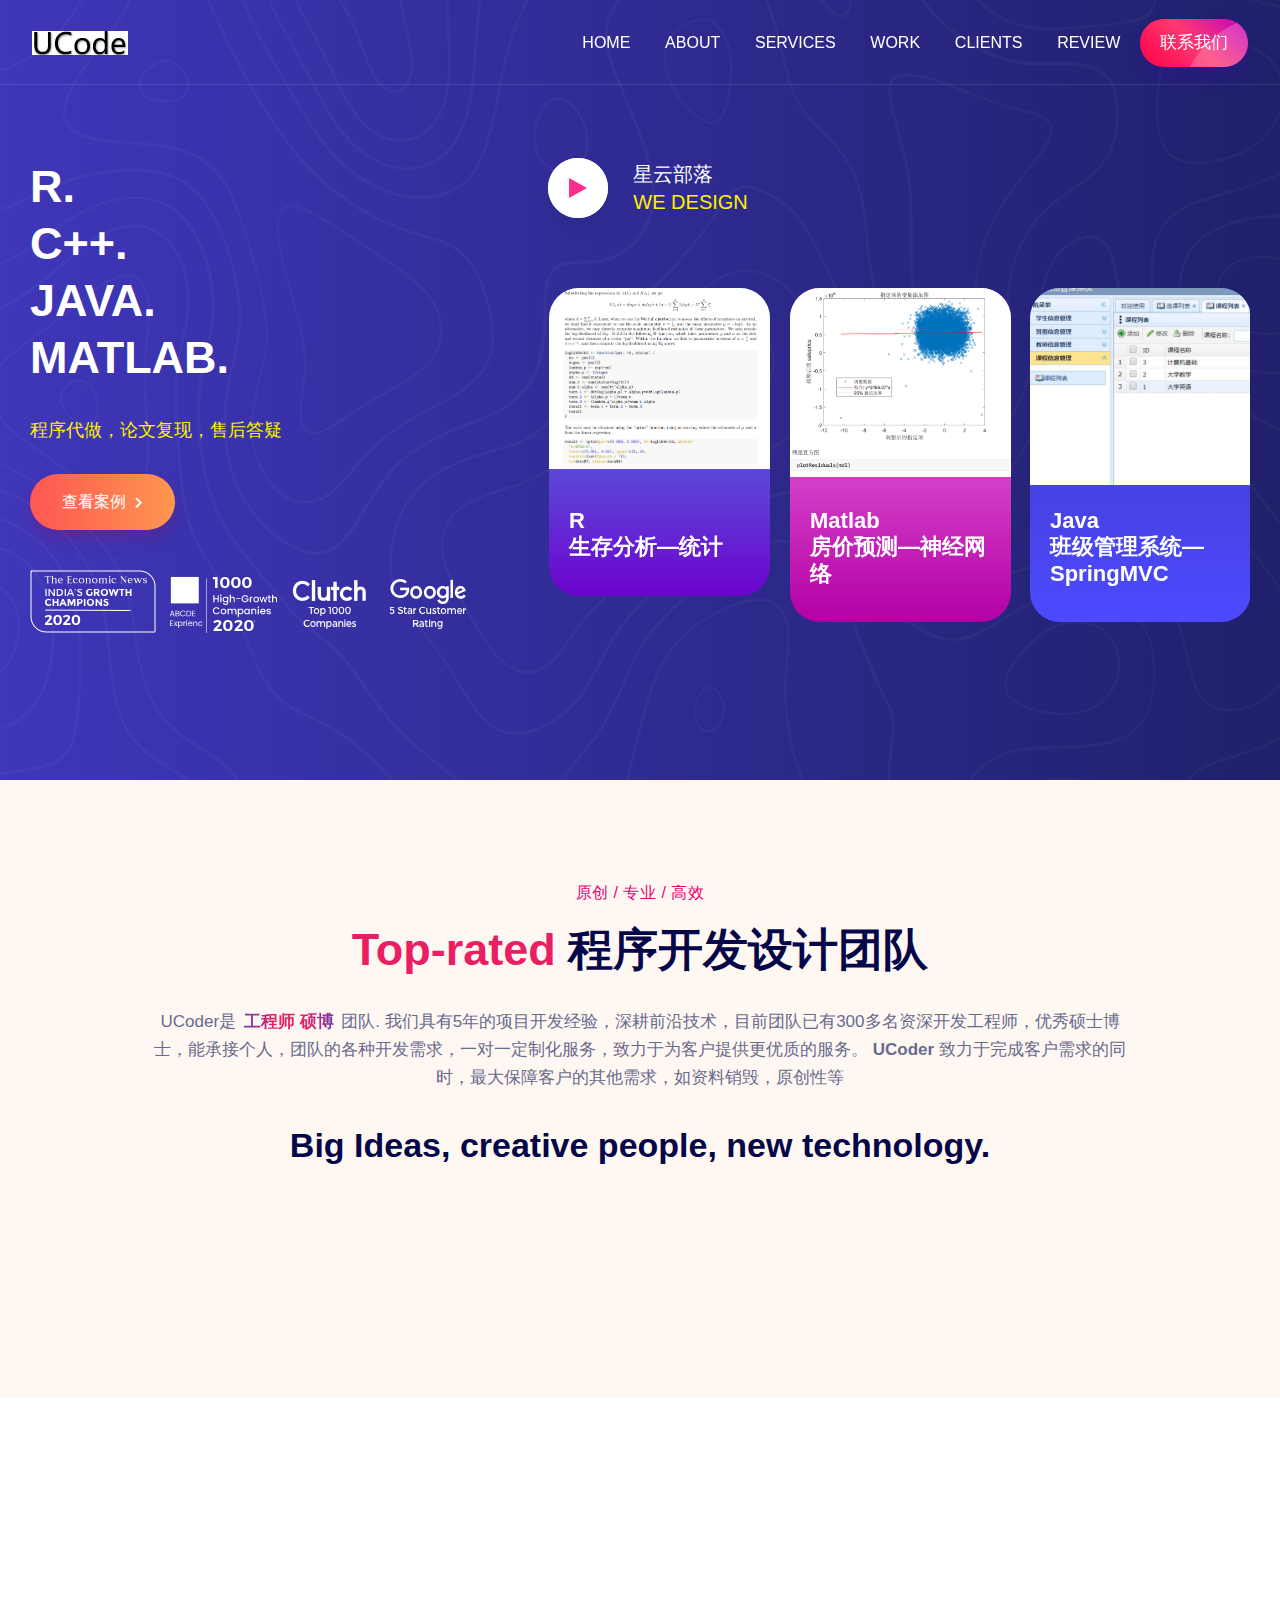
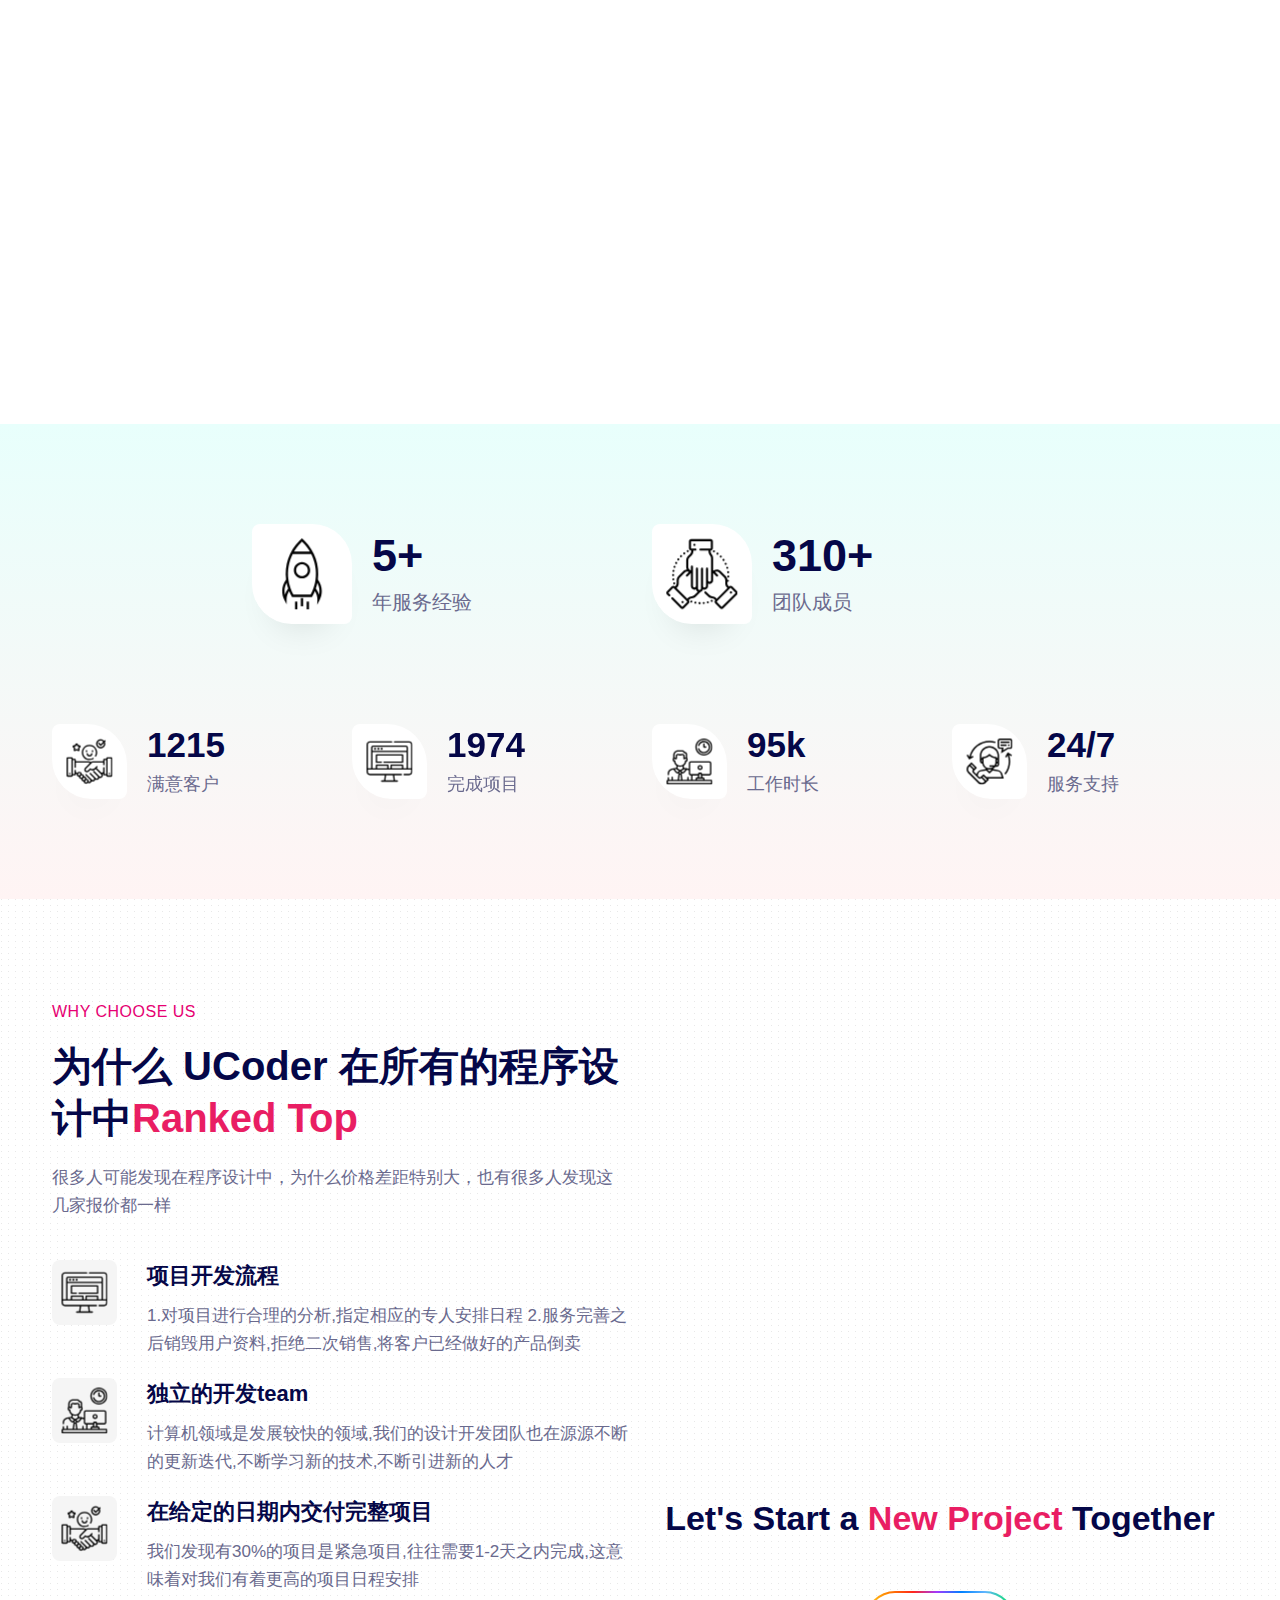
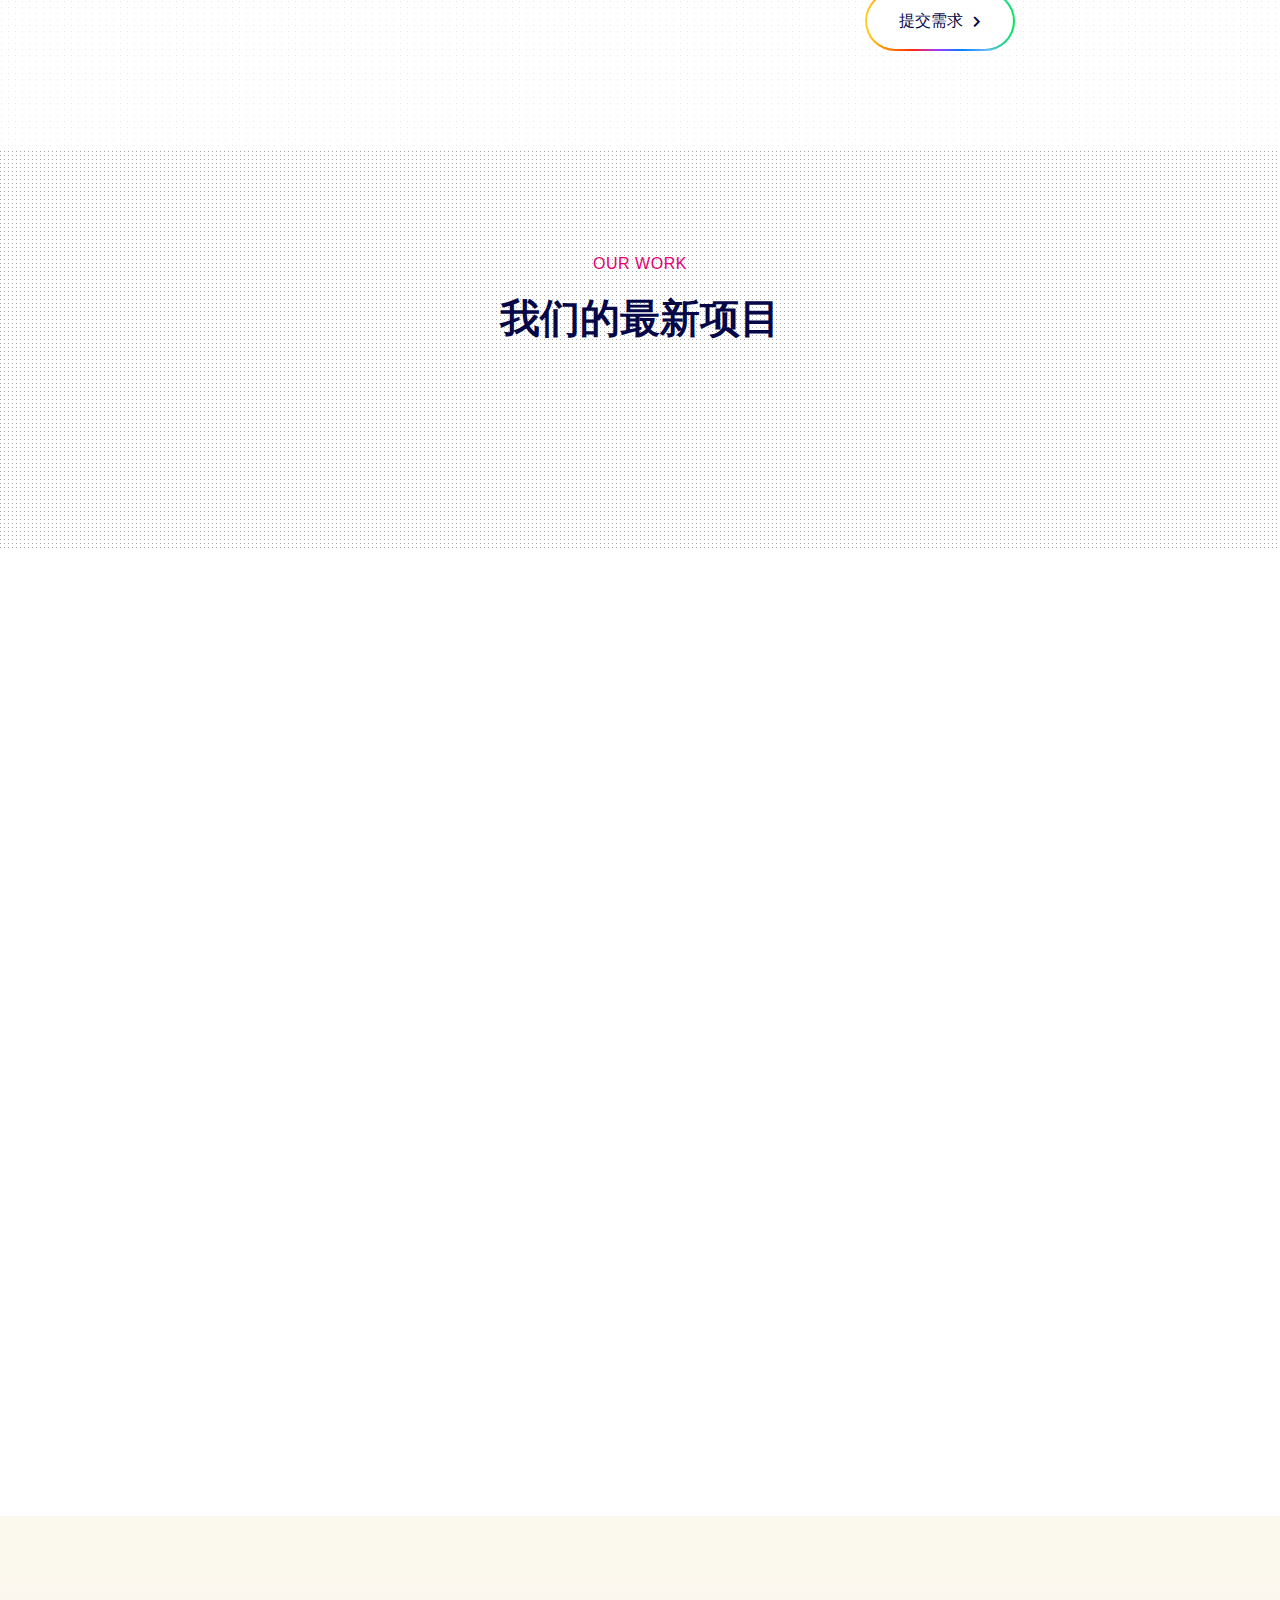
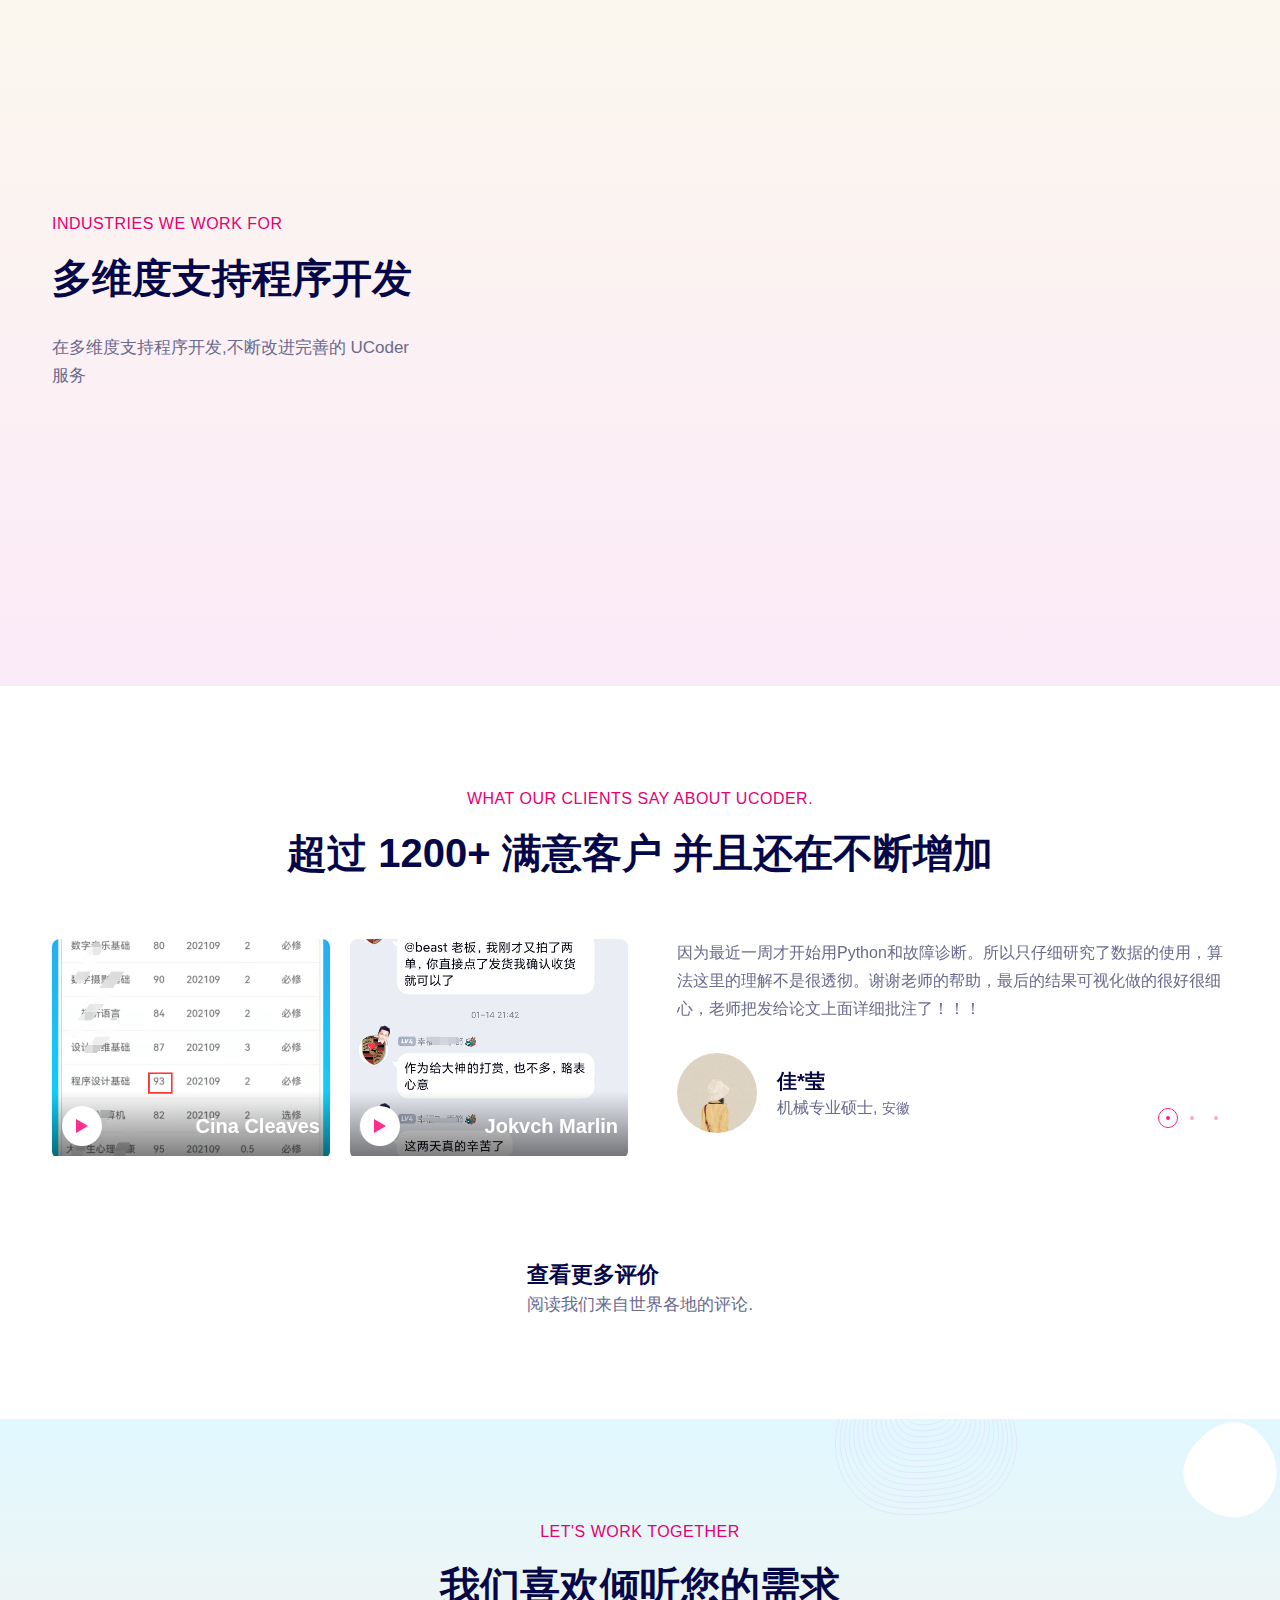
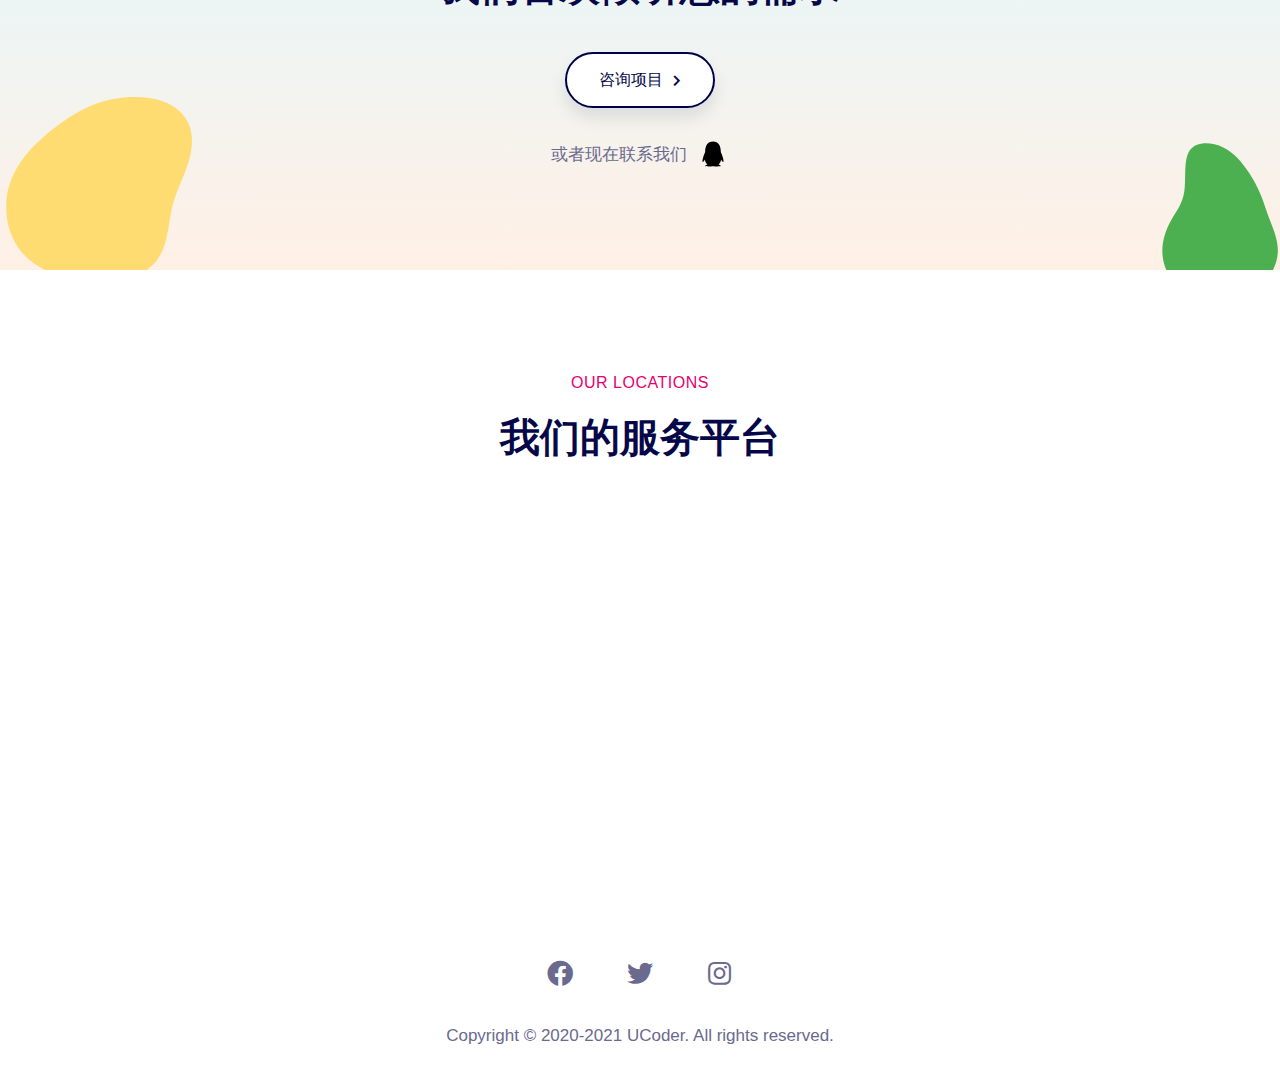
==== commit 4d870dd2: "加速" ====
--- a/index.html
+++ b/index.html
@@ -15,9 +15,9 @@
     <!--plugin-css-->
     <link href="css/bootstrap.min.css" rel="stylesheet">
     <link href="css/plugin.min.css" rel="stylesheet">
-    <link href="https://cdnjs.cloudflare.com/ajax/libs/font-awesome/5.11.2/css/all.min.css" rel="stylesheet">
+    <link href="css/all.min.css" rel="stylesheet">
     <link
-        href="https://fonts.googleapis.com/css2?family=Open+Sans:wght@400;600;700&family=Poppins:wght@300;400;500;600;700;800;900&display=swap"
+        href="css/just.css"
         rel="stylesheet">
     <!-- template-style-->
     <link href="css/style.css" rel="stylesheet">
@@ -556,7 +556,7 @@
               <div class="col-lg-6">
                  <div class="video-testimonials owl-carousel">
                     <div class="video-review" data-tilt data-tilt-max="5" data-tilt-speed="1000">
-                       <a class="video-link" href="https://www.youtube.com/watch?v=SZEflIVnhH8?autoplay=1&amp;rel=0">
+                       <a class="video-link" href="#">
                           <img src="myimages/client/c1.png" alt="client" class="img-fluid">
                           <div class="review-vid-details">
                              <div class="-vid-ico"><span class="triangle-play2"></span></div>
@@ -565,7 +565,7 @@
                        </a>
                     </div>
                     <div class="video-review" data-tilt data-tilt-max="5" data-tilt-speed="1000">
-                       <a class="video-link" href="https://www.youtube.com/watch?v=SZEflIVnhH8?autoplay=1&amp;rel=0">
+                       <a class="video-link" href="#">
                           <img src="myimages/client/c2.png" alt="client" class="img-fluid">
                           <div class="review-vid-details">
                              <div class="-vid-ico"><span class="triangle-play2"></span></div>
--- a/css/all.min.css
+++ b/css/all.min.css
@@ -0,0 +1,3 @@
+/*!Font Awesome 5.15.2 by @fontawesome - https://fontawesome.com */
+
+.fa,.fab,.fad,.fal,.far,.fas{-moz-osx-font-smoothing:grayscale;-webkit-font-smoothing:antialiased;display:inline-block;font-style:normal;font-variant:normal;text-rendering:auto;line-height:1}.fa-lg{font-size:1.33333em;line-height:.75em;vertical-align:-.0667em}.fa-xs{font-size:.75em}.fa-sm{font-size:.875em}.fa-1x{font-size:1em}.fa-2x{font-size:2em}.fa-3x{font-size:3em}.fa-4x{font-size:4em}.fa-5x{font-size:5em}.fa-6x{font-size:6em}.fa-7x{font-size:7em}.fa-8x{font-size:8em}.fa-9x{font-size:9em}.fa-10x{font-size:10em}.fa-fw{text-align:center;width:1.25em}.fa-ul{list-style-type:none;margin-left:2.5em;padding-left:0}.fa-ul>li{position:relative}.fa-li{left:-2em;position:absolute;text-align:center;width:2em;line-height:inherit}.fa-border{border:.08em solid #eee;border-radius:.1em;padding:.2em .25em .15em}.fa-pull-left{float:left}.fa-pull-right{float:right}.fa.fa-pull-left,.fab.fa-pull-left,.fal.fa-pull-left,.far.fa-pull-left,.fas.fa-pull-left{margin-right:.3em}.fa.fa-pull-right,.fab.fa-pull-right,.fal.fa-pull-right,.far.fa-pull-right,.fas.fa-pull-right{margin-left:.3em}.fa-spin{-webkit-animation:fa-spin 2s linear infinite;animation:fa-spin 2s linear infinite}.fa-pulse{-webkit-animation:fa-spin 1s steps(8) infinite;animation:fa-spin 1s steps(8) infinite}@-webkit-keyframes fa-spin{0%{-webkit-transform:rotate(0deg);transform:rotate(0deg)}to{-webkit-transform:rotate(1turn);transform:rotate(1turn)}}@keyframes fa-spin{0%{-webkit-transform:rotate(0deg);transform:rotate(0deg)}to{-webkit-transform:rotate(1turn);transform:rotate(1turn)}}.fa-rotate-90{-ms-filter:"progid:DXImageTransform.Microsoft.BasicImage(rotation=1)";-webkit-transform:rotate(90deg);transform:rotate(90deg)}.fa-rotate-180{-ms-filter:"progid:DXImageTransform.Microsoft.BasicImage(rotation=2)";-webkit-transform:rotate(180deg);transform:rotate(180deg)}.fa-rotate-270{-ms-filter:"progid:DXImageTransform.Microsoft.BasicImage(rotation=3)";-webkit-transform:rotate(270deg);transform:rotate(270deg)}.fa-flip-horizontal{-ms-filter:"progid:DXImageTransform.Microsoft.BasicImage(rotation=0, mirror=1)";-webkit-transform:scaleX(-1);transform:scaleX(-1)}.fa-flip-vertical{-webkit-transform:scaleY(-1);transform:scaleY(-1)}.fa-flip-both,.fa-flip-horizontal.fa-flip-vertical,.fa-flip-vertical{-ms-filter:"progid:DXImageTransform.Microsoft.BasicImage(rotation=2, mirror=1)"}.fa-flip-both,.fa-flip-horizontal.fa-flip-vertical{-webkit-transform:scale(-1);transform:scale(-1)}:root .fa-flip-both,:root .fa-flip-horizontal,:root .fa-flip-vertical,:root .fa-rotate-90,:root .fa-rotate-180,:root .fa-rotate-270{-webkit-filter:none;filter:none}.fa-stack{display:inline-block;height:2em;line-height:2em;position:relative;vertical-align:middle;width:2.5em}.fa-stack-1x,.fa-stack-2x{left:0;position:absolute;text-align:center;width:100%}.fa-stack-1x{line-height:inherit}.fa-stack-2x{font-size:2em}.fa-inverse{color:#fff}.fa-500px:before{content:"\f26e"}.fa-accessible-icon:before{content:"\f368"}.fa-accusoft:before{content:"\f369"}.fa-acquisitions-incorporated:before{content:"\f6af"}.fa-ad:before{content:"\f641"}.fa-address-book:before{content:"\f2b9"}.fa-address-card:before{content:"\f2bb"}.fa-adjust:before{content:"\f042"}.fa-adn:before{content:"\f170"}.fa-adversal:before{content:"\f36a"}.fa-affiliatetheme:before{content:"\f36b"}.fa-air-freshener:before{content:"\f5d0"}.fa-airbnb:before{content:"\f834"}.fa-algolia:before{content:"\f36c"}.fa-align-center:before{content:"\f037"}.fa-align-justify:before{content:"\f039"}.fa-align-left:before{content:"\f036"}.fa-align-right:before{content:"\f038"}.fa-alipay:before{content:"\f642"}.fa-allergies:before{content:"\f461"}.fa-amazon:before{content:"\f270"}.fa-amazon-pay:before{content:"\f42c"}.fa-ambulance:before{content:"\f0f9"}.fa-american-sign-language-interpreting:before{content:"\f2a3"}.fa-amilia:before{content:"\f36d"}.fa-anchor:before{content:"\f13d"}.fa-android:before{content:"\f17b"}.fa-angellist:before{content:"\f209"}.fa-angle-double-down:before{content:"\f103"}.fa-angle-double-left:before{content:"\f100"}.fa-angle-double-right:before{content:"\f101"}.fa-angle-double-up:before{content:"\f102"}.fa-angle-down:before{content:"\f107"}.fa-angle-left:before{content:"\f104"}.fa-angle-right:before{content:"\f105"}.fa-angle-up:before{content:"\f106"}.fa-angry:before{content:"\f556"}.fa-angrycreative:before{content:"\f36e"}.fa-angular:before{content:"\f420"}.fa-ankh:before{content:"\f644"}.fa-app-store:before{content:"\f36f"}.fa-app-store-ios:before{content:"\f370"}.fa-apper:before{content:"\f371"}.fa-apple:before{content:"\f179"}.fa-apple-alt:before{content:"\f5d1"}.fa-apple-pay:before{content:"\f415"}.fa-archive:before{content:"\f187"}.fa-archway:before{content:"\f557"}.fa-arrow-alt-circle-down:before{content:"\f358"}.fa-arrow-alt-circle-left:before{content:"\f359"}.fa-arrow-alt-circle-right:before{content:"\f35a"}.fa-arrow-alt-circle-up:before{content:"\f35b"}.fa-arrow-circle-down:before{content:"\f0ab"}.fa-arrow-circle-left:before{content:"\f0a8"}.fa-arrow-circle-right:before{content:"\f0a9"}.fa-arrow-circle-up:before{content:"\f0aa"}.fa-arrow-down:before{content:"\f063"}.fa-arrow-left:before{content:"\f060"}.fa-arrow-right:before{content:"\f061"}.fa-arrow-up:before{content:"\f062"}.fa-arrows-alt:before{content:"\f0b2"}.fa-arrows-alt-h:before{content:"\f337"}.fa-arrows-alt-v:before{content:"\f338"}.fa-artstation:before{content:"\f77a"}.fa-assistive-listening-systems:before{content:"\f2a2"}.fa-asterisk:before{content:"\f069"}.fa-asymmetrik:before{content:"\f372"}.fa-at:before{content:"\f1fa"}.fa-atlas:before{content:"\f558"}.fa-atlassian:before{content:"\f77b"}.fa-atom:before{content:"\f5d2"}.fa-audible:before{content:"\f373"}.fa-audio-description:before{content:"\f29e"}.fa-autoprefixer:before{content:"\f41c"}.fa-avianex:before{content:"\f374"}.fa-aviato:before{content:"\f421"}.fa-award:before{content:"\f559"}.fa-aws:before{content:"\f375"}.fa-baby:before{content:"\f77c"}.fa-baby-carriage:before{content:"\f77d"}.fa-backspace:before{content:"\f55a"}.fa-backward:before{content:"\f04a"}.fa-bacon:before{content:"\f7e5"}.fa-bacteria:before{content:"\e059"}.fa-bacterium:before{content:"\e05a"}.fa-bahai:before{content:"\f666"}.fa-balance-scale:before{content:"\f24e"}.fa-balance-scale-left:before{content:"\f515"}.fa-balance-scale-right:before{content:"\f516"}.fa-ban:before{content:"\f05e"}.fa-band-aid:before{content:"\f462"}.fa-bandcamp:before{content:"\f2d5"}.fa-barcode:before{content:"\f02a"}.fa-bars:before{content:"\f0c9"}.fa-baseball-ball:before{content:"\f433"}.fa-basketball-ball:before{content:"\f434"}.fa-bath:before{content:"\f2cd"}.fa-battery-empty:before{content:"\f244"}.fa-battery-full:before{content:"\f240"}.fa-battery-half:before{content:"\f242"}.fa-battery-quarter:before{content:"\f243"}.fa-battery-three-quarters:before{content:"\f241"}.fa-battle-net:before{content:"\f835"}.fa-bed:before{content:"\f236"}.fa-beer:before{content:"\f0fc"}.fa-behance:before{content:"\f1b4"}.fa-behance-square:before{content:"\f1b5"}.fa-bell:before{content:"\f0f3"}.fa-bell-slash:before{content:"\f1f6"}.fa-bezier-curve:before{content:"\f55b"}.fa-bible:before{content:"\f647"}.fa-bicycle:before{content:"\f206"}.fa-biking:before{content:"\f84a"}.fa-bimobject:before{content:"\f378"}.fa-binoculars:before{content:"\f1e5"}.fa-biohazard:before{content:"\f780"}.fa-birthday-cake:before{content:"\f1fd"}.fa-bitbucket:before{content:"\f171"}.fa-bitcoin:before{content:"\f379"}.fa-bity:before{content:"\f37a"}.fa-black-tie:before{content:"\f27e"}.fa-blackberry:before{content:"\f37b"}.fa-blender:before{content:"\f517"}.fa-blender-phone:before{content:"\f6b6"}.fa-blind:before{content:"\f29d"}.fa-blog:before{content:"\f781"}.fa-blogger:before{content:"\f37c"}.fa-blogger-b:before{content:"\f37d"}.fa-bluetooth:before{content:"\f293"}.fa-bluetooth-b:before{content:"\f294"}.fa-bold:before{content:"\f032"}.fa-bolt:before{content:"\f0e7"}.fa-bomb:before{content:"\f1e2"}.fa-bone:before{content:"\f5d7"}.fa-bong:before{content:"\f55c"}.fa-book:before{content:"\f02d"}.fa-book-dead:before{content:"\f6b7"}.fa-book-medical:before{content:"\f7e6"}.fa-book-open:before{content:"\f518"}.fa-book-reader:before{content:"\f5da"}.fa-bookmark:before{content:"\f02e"}.fa-bootstrap:before{content:"\f836"}.fa-border-all:before{content:"\f84c"}.fa-border-none:before{content:"\f850"}.fa-border-style:before{content:"\f853"}.fa-bowling-ball:before{content:"\f436"}.fa-box:before{content:"\f466"}.fa-box-open:before{content:"\f49e"}.fa-box-tissue:before{content:"\e05b"}.fa-boxes:before{content:"\f468"}.fa-braille:before{content:"\f2a1"}.fa-brain:before{content:"\f5dc"}.fa-bread-slice:before{content:"\f7ec"}.fa-briefcase:before{content:"\f0b1"}.fa-briefcase-medical:before{content:"\f469"}.fa-broadcast-tower:before{content:"\f519"}.fa-broom:before{content:"\f51a"}.fa-brush:before{content:"\f55d"}.fa-btc:before{content:"\f15a"}.fa-buffer:before{content:"\f837"}.fa-bug:before{content:"\f188"}.fa-building:before{content:"\f1ad"}.fa-bullhorn:before{content:"\f0a1"}.fa-bullseye:before{content:"\f140"}.fa-burn:before{content:"\f46a"}.fa-buromobelexperte:before{content:"\f37f"}.fa-bus:before{content:"\f207"}.fa-bus-alt:before{content:"\f55e"}.fa-business-time:before{content:"\f64a"}.fa-buy-n-large:before{content:"\f8a6"}.fa-buysellads:before{content:"\f20d"}.fa-calculator:before{content:"\f1ec"}.fa-calendar:before{content:"\f133"}.fa-calendar-alt:before{content:"\f073"}.fa-calendar-check:before{content:"\f274"}.fa-calendar-day:before{content:"\f783"}.fa-calendar-minus:before{content:"\f272"}.fa-calendar-plus:before{content:"\f271"}.fa-calendar-times:before{content:"\f273"}.fa-calendar-week:before{content:"\f784"}.fa-camera:before{content:"\f030"}.fa-camera-retro:before{content:"\f083"}.fa-campground:before{content:"\f6bb"}.fa-canadian-maple-leaf:before{content:"\f785"}.fa-candy-cane:before{content:"\f786"}.fa-cannabis:before{content:"\f55f"}.fa-capsules:before{content:"\f46b"}.fa-car:before{content:"\f1b9"}.fa-car-alt:before{content:"\f5de"}.fa-car-battery:before{content:"\f5df"}.fa-car-crash:before{content:"\f5e1"}.fa-car-side:before{content:"\f5e4"}.fa-caravan:before{content:"\f8ff"}.fa-caret-down:before{content:"\f0d7"}.fa-caret-left:before{content:"\f0d9"}.fa-caret-right:before{content:"\f0da"}.fa-caret-square-down:before{content:"\f150"}.fa-caret-square-left:before{content:"\f191"}.fa-caret-square-right:before{content:"\f152"}.fa-caret-square-up:before{content:"\f151"}.fa-caret-up:before{content:"\f0d8"}.fa-carrot:before{content:"\f787"}.fa-cart-arrow-down:before{content:"\f218"}.fa-cart-plus:before{content:"\f217"}.fa-cash-register:before{content:"\f788"}.fa-cat:before{content:"\f6be"}.fa-cc-amazon-pay:before{content:"\f42d"}.fa-cc-amex:before{content:"\f1f3"}.fa-cc-apple-pay:before{content:"\f416"}.fa-cc-diners-club:before{content:"\f24c"}.fa-cc-discover:before{content:"\f1f2"}.fa-cc-jcb:before{content:"\f24b"}.fa-cc-mastercard:before{content:"\f1f1"}.fa-cc-paypal:before{content:"\f1f4"}.fa-cc-stripe:before{content:"\f1f5"}.fa-cc-visa:before{content:"\f1f0"}.fa-centercode:before{content:"\f380"}.fa-centos:before{content:"\f789"}.fa-certificate:before{content:"\f0a3"}.fa-chair:before{content:"\f6c0"}.fa-chalkboard:before{content:"\f51b"}.fa-chalkboard-teacher:before{content:"\f51c"}.fa-charging-station:before{content:"\f5e7"}.fa-chart-area:before{content:"\f1fe"}.fa-chart-bar:before{content:"\f080"}.fa-chart-line:before{content:"\f201"}.fa-chart-pie:before{content:"\f200"}.fa-check:before{content:"\f00c"}.fa-check-circle:before{content:"\f058"}.fa-check-double:before{content:"\f560"}.fa-check-square:before{content:"\f14a"}.fa-cheese:before{content:"\f7ef"}.fa-chess:before{content:"\f439"}.fa-chess-bishop:before{content:"\f43a"}.fa-chess-board:before{content:"\f43c"}.fa-chess-king:before{content:"\f43f"}.fa-chess-knight:before{content:"\f441"}.fa-chess-pawn:before{content:"\f443"}.fa-chess-queen:before{content:"\f445"}.fa-chess-rook:before{content:"\f447"}.fa-chevron-circle-down:before{content:"\f13a"}.fa-chevron-circle-left:before{content:"\f137"}.fa-chevron-circle-right:before{content:"\f138"}.fa-chevron-circle-up:before{content:"\f139"}.fa-chevron-down:before{content:"\f078"}.fa-chevron-left:before{content:"\f053"}.fa-chevron-right:before{content:"\f054"}.fa-chevron-up:before{content:"\f077"}.fa-child:before{content:"\f1ae"}.fa-chrome:before{content:"\f268"}.fa-chromecast:before{content:"\f838"}.fa-church:before{content:"\f51d"}.fa-circle:before{content:"\f111"}.fa-circle-notch:before{content:"\f1ce"}.fa-city:before{content:"\f64f"}.fa-clinic-medical:before{content:"\f7f2"}.fa-clipboard:before{content:"\f328"}.fa-clipboard-check:before{content:"\f46c"}.fa-clipboard-list:before{content:"\f46d"}.fa-clock:before{content:"\f017"}.fa-clone:before{content:"\f24d"}.fa-closed-captioning:before{content:"\f20a"}.fa-cloud:before{content:"\f0c2"}.fa-cloud-download-alt:before{content:"\f381"}.fa-cloud-meatball:before{content:"\f73b"}.fa-cloud-moon:before{content:"\f6c3"}.fa-cloud-moon-rain:before{content:"\f73c"}.fa-cloud-rain:before{content:"\f73d"}.fa-cloud-showers-heavy:before{content:"\f740"}.fa-cloud-sun:before{content:"\f6c4"}.fa-cloud-sun-rain:before{content:"\f743"}.fa-cloud-upload-alt:before{content:"\f382"}.fa-cloudflare:before{content:"\e07d"}.fa-cloudscale:before{content:"\f383"}.fa-cloudsmith:before{content:"\f384"}.fa-cloudversify:before{content:"\f385"}.fa-cocktail:before{content:"\f561"}.fa-code:before{content:"\f121"}.fa-code-branch:before{content:"\f126"}.fa-codepen:before{content:"\f1cb"}.fa-codiepie:before{content:"\f284"}.fa-coffee:before{content:"\f0f4"}.fa-cog:before{content:"\f013"}.fa-cogs:before{content:"\f085"}.fa-coins:before{content:"\f51e"}.fa-columns:before{content:"\f0db"}.fa-comment:before{content:"\f075"}.fa-comment-alt:before{content:"\f27a"}.fa-comment-dollar:before{content:"\f651"}.fa-comment-dots:before{content:"\f4ad"}.fa-comment-medical:before{content:"\f7f5"}.fa-comment-slash:before{content:"\f4b3"}.fa-comments:before{content:"\f086"}.fa-comments-dollar:before{content:"\f653"}.fa-compact-disc:before{content:"\f51f"}.fa-compass:before{content:"\f14e"}.fa-compress:before{content:"\f066"}.fa-compress-alt:before{content:"\f422"}.fa-compress-arrows-alt:before{content:"\f78c"}.fa-concierge-bell:before{content:"\f562"}.fa-confluence:before{content:"\f78d"}.fa-connectdevelop:before{content:"\f20e"}.fa-contao:before{content:"\f26d"}.fa-cookie:before{content:"\f563"}.fa-cookie-bite:before{content:"\f564"}.fa-copy:before{content:"\f0c5"}.fa-copyright:before{content:"\f1f9"}.fa-cotton-bureau:before{content:"\f89e"}.fa-couch:before{content:"\f4b8"}.fa-cpanel:before{content:"\f388"}.fa-creative-commons:before{content:"\f25e"}.fa-creative-commons-by:before{content:"\f4e7"}.fa-creative-commons-nc:before{content:"\f4e8"}.fa-creative-commons-nc-eu:before{content:"\f4e9"}.fa-creative-commons-nc-jp:before{content:"\f4ea"}.fa-creative-commons-nd:before{content:"\f4eb"}.fa-creative-commons-pd:before{content:"\f4ec"}.fa-creative-commons-pd-alt:before{content:"\f4ed"}.fa-creative-commons-remix:before{content:"\f4ee"}.fa-creative-commons-sa:before{content:"\f4ef"}.fa-creative-commons-sampling:before{content:"\f4f0"}.fa-creative-commons-sampling-plus:before{content:"\f4f1"}.fa-creative-commons-share:before{content:"\f4f2"}.fa-creative-commons-zero:before{content:"\f4f3"}.fa-credit-card:before{content:"\f09d"}.fa-critical-role:before{content:"\f6c9"}.fa-crop:before{content:"\f125"}.fa-crop-alt:before{content:"\f565"}.fa-cross:before{content:"\f654"}.fa-crosshairs:before{content:"\f05b"}.fa-crow:before{content:"\f520"}.fa-crown:before{content:"\f521"}.fa-crutch:before{content:"\f7f7"}.fa-css3:before{content:"\f13c"}.fa-css3-alt:before{content:"\f38b"}.fa-cube:before{content:"\f1b2"}.fa-cubes:before{content:"\f1b3"}.fa-cut:before{content:"\f0c4"}.fa-cuttlefish:before{content:"\f38c"}.fa-d-and-d:before{content:"\f38d"}.fa-d-and-d-beyond:before{content:"\f6ca"}.fa-dailymotion:before{content:"\e052"}.fa-dashcube:before{content:"\f210"}.fa-database:before{content:"\f1c0"}.fa-deaf:before{content:"\f2a4"}.fa-deezer:before{content:"\e077"}.fa-delicious:before{content:"\f1a5"}.fa-democrat:before{content:"\f747"}.fa-deploydog:before{content:"\f38e"}.fa-deskpro:before{content:"\f38f"}.fa-desktop:before{content:"\f108"}.fa-dev:before{content:"\f6cc"}.fa-deviantart:before{content:"\f1bd"}.fa-dharmachakra:before{content:"\f655"}.fa-dhl:before{content:"\f790"}.fa-diagnoses:before{content:"\f470"}.fa-diaspora:before{content:"\f791"}.fa-dice:before{content:"\f522"}.fa-dice-d20:before{content:"\f6cf"}.fa-dice-d6:before{content:"\f6d1"}.fa-dice-five:before{content:"\f523"}.fa-dice-four:before{content:"\f524"}.fa-dice-one:before{content:"\f525"}.fa-dice-six:before{content:"\f526"}.fa-dice-three:before{content:"\f527"}.fa-dice-two:before{content:"\f528"}.fa-digg:before{content:"\f1a6"}.fa-digital-ocean:before{content:"\f391"}.fa-digital-tachograph:before{content:"\f566"}.fa-directions:before{content:"\f5eb"}.fa-discord:before{content:"\f392"}.fa-discourse:before{content:"\f393"}.fa-disease:before{content:"\f7fa"}.fa-divide:before{content:"\f529"}.fa-dizzy:before{content:"\f567"}.fa-dna:before{content:"\f471"}.fa-dochub:before{content:"\f394"}.fa-docker:before{content:"\f395"}.fa-dog:before{content:"\f6d3"}.fa-dollar-sign:before{content:"\f155"}.fa-dolly:before{content:"\f472"}.fa-dolly-flatbed:before{content:"\f474"}.fa-donate:before{content:"\f4b9"}.fa-door-closed:before{content:"\f52a"}.fa-door-open:before{content:"\f52b"}.fa-dot-circle:before{content:"\f192"}.fa-dove:before{content:"\f4ba"}.fa-download:before{content:"\f019"}.fa-draft2digital:before{content:"\f396"}.fa-drafting-compass:before{content:"\f568"}.fa-dragon:before{content:"\f6d5"}.fa-draw-polygon:before{content:"\f5ee"}.fa-dribbble:before{content:"\f17d"}.fa-dribbble-square:before{content:"\f397"}.fa-dropbox:before{content:"\f16b"}.fa-drum:before{content:"\f569"}.fa-drum-steelpan:before{content:"\f56a"}.fa-drumstick-bite:before{content:"\f6d7"}.fa-drupal:before{content:"\f1a9"}.fa-dumbbell:before{content:"\f44b"}.fa-dumpster:before{content:"\f793"}.fa-dumpster-fire:before{content:"\f794"}.fa-dungeon:before{content:"\f6d9"}.fa-dyalog:before{content:"\f399"}.fa-earlybirds:before{content:"\f39a"}.fa-ebay:before{content:"\f4f4"}.fa-edge:before{content:"\f282"}.fa-edge-legacy:before{content:"\e078"}.fa-edit:before{content:"\f044"}.fa-egg:before{content:"\f7fb"}.fa-eject:before{content:"\f052"}.fa-elementor:before{content:"\f430"}.fa-ellipsis-h:before{content:"\f141"}.fa-ellipsis-v:before{content:"\f142"}.fa-ello:before{content:"\f5f1"}.fa-ember:before{content:"\f423"}.fa-empire:before{content:"\f1d1"}.fa-envelope:before{content:"\f0e0"}.fa-envelope-open:before{content:"\f2b6"}.fa-envelope-open-text:before{content:"\f658"}.fa-envelope-square:before{content:"\f199"}.fa-envira:before{content:"\f299"}.fa-equals:before{content:"\f52c"}.fa-eraser:before{content:"\f12d"}.fa-erlang:before{content:"\f39d"}.fa-ethereum:before{content:"\f42e"}.fa-ethernet:before{content:"\f796"}.fa-etsy:before{content:"\f2d7"}.fa-euro-sign:before{content:"\f153"}.fa-evernote:before{content:"\f839"}.fa-exchange-alt:before{content:"\f362"}.fa-exclamation:before{content:"\f12a"}.fa-exclamation-circle:before{content:"\f06a"}.fa-exclamation-triangle:before{content:"\f071"}.fa-expand:before{content:"\f065"}.fa-expand-alt:before{content:"\f424"}.fa-expand-arrows-alt:before{content:"\f31e"}.fa-expeditedssl:before{content:"\f23e"}.fa-external-link-alt:before{content:"\f35d"}.fa-external-link-square-alt:before{content:"\f360"}.fa-eye:before{content:"\f06e"}.fa-eye-dropper:before{content:"\f1fb"}.fa-eye-slash:before{content:"\f070"}.fa-facebook:before{content:"\f09a"}.fa-facebook-f:before{content:"\f39e"}.fa-facebook-messenger:before{content:"\f39f"}.fa-facebook-square:before{content:"\f082"}.fa-fan:before{content:"\f863"}.fa-fantasy-flight-games:before{content:"\f6dc"}.fa-fast-backward:before{content:"\f049"}.fa-fast-forward:before{content:"\f050"}.fa-faucet:before{content:"\e005"}.fa-fax:before{content:"\f1ac"}.fa-feather:before{content:"\f52d"}.fa-feather-alt:before{content:"\f56b"}.fa-fedex:before{content:"\f797"}.fa-fedora:before{content:"\f798"}.fa-female:before{content:"\f182"}.fa-fighter-jet:before{content:"\f0fb"}.fa-figma:before{content:"\f799"}.fa-file:before{content:"\f15b"}.fa-file-alt:before{content:"\f15c"}.fa-file-archive:before{content:"\f1c6"}.fa-file-audio:before{content:"\f1c7"}.fa-file-code:before{content:"\f1c9"}.fa-file-contract:before{content:"\f56c"}.fa-file-csv:before{content:"\f6dd"}.fa-file-download:before{content:"\f56d"}.fa-file-excel:before{content:"\f1c3"}.fa-file-export:before{content:"\f56e"}.fa-file-image:before{content:"\f1c5"}.fa-file-import:before{content:"\f56f"}.fa-file-invoice:before{content:"\f570"}.fa-file-invoice-dollar:before{content:"\f571"}.fa-file-medical:before{content:"\f477"}.fa-file-medical-alt:before{content:"\f478"}.fa-file-pdf:before{content:"\f1c1"}.fa-file-powerpoint:before{content:"\f1c4"}.fa-file-prescription:before{content:"\f572"}.fa-file-signature:before{content:"\f573"}.fa-file-upload:before{content:"\f574"}.fa-file-video:before{content:"\f1c8"}.fa-file-word:before{content:"\f1c2"}.fa-fill:before{content:"\f575"}.fa-fill-drip:before{content:"\f576"}.fa-film:before{content:"\f008"}.fa-filter:before{content:"\f0b0"}.fa-fingerprint:before{content:"\f577"}.fa-fire:before{content:"\f06d"}.fa-fire-alt:before{content:"\f7e4"}.fa-fire-extinguisher:before{content:"\f134"}.fa-firefox:before{content:"\f269"}.fa-firefox-browser:before{content:"\e007"}.fa-first-aid:before{content:"\f479"}.fa-first-order:before{content:"\f2b0"}.fa-first-order-alt:before{content:"\f50a"}.fa-firstdraft:before{content:"\f3a1"}.fa-fish:before{content:"\f578"}.fa-fist-raised:before{content:"\f6de"}.fa-flag:before{content:"\f024"}.fa-flag-checkered:before{content:"\f11e"}.fa-flag-usa:before{content:"\f74d"}.fa-flask:before{content:"\f0c3"}.fa-flickr:before{content:"\f16e"}.fa-flipboard:before{content:"\f44d"}.fa-flushed:before{content:"\f579"}.fa-fly:before{content:"\f417"}.fa-folder:before{content:"\f07b"}.fa-folder-minus:before{content:"\f65d"}.fa-folder-open:before{content:"\f07c"}.fa-folder-plus:before{content:"\f65e"}.fa-font:before{content:"\f031"}.fa-font-awesome:before{content:"\f2b4"}.fa-font-awesome-alt:before{content:"\f35c"}.fa-font-awesome-flag:before{content:"\f425"}.fa-font-awesome-logo-full:before{content:"\f4e6"}.fa-fonticons:before{content:"\f280"}.fa-fonticons-fi:before{content:"\f3a2"}.fa-football-ball:before{content:"\f44e"}.fa-fort-awesome:before{content:"\f286"}.fa-fort-awesome-alt:before{content:"\f3a3"}.fa-forumbee:before{content:"\f211"}.fa-forward:before{content:"\f04e"}.fa-foursquare:before{content:"\f180"}.fa-free-code-camp:before{content:"\f2c5"}.fa-freebsd:before{content:"\f3a4"}.fa-frog:before{content:"\f52e"}.fa-frown:before{content:"\f119"}.fa-frown-open:before{content:"\f57a"}.fa-fulcrum:before{content:"\f50b"}.fa-funnel-dollar:before{content:"\f662"}.fa-futbol:before{content:"\f1e3"}.fa-galactic-republic:before{content:"\f50c"}.fa-galactic-senate:before{content:"\f50d"}.fa-gamepad:before{content:"\f11b"}.fa-gas-pump:before{content:"\f52f"}.fa-gavel:before{content:"\f0e3"}.fa-gem:before{content:"\f3a5"}.fa-genderless:before{content:"\f22d"}.fa-get-pocket:before{content:"\f265"}.fa-gg:before{content:"\f260"}.fa-gg-circle:before{content:"\f261"}.fa-ghost:before{content:"\f6e2"}.fa-gift:before{content:"\f06b"}.fa-gifts:before{content:"\f79c"}.fa-git:before{content:"\f1d3"}.fa-git-alt:before{content:"\f841"}.fa-git-square:before{content:"\f1d2"}.fa-github:before{content:"\f09b"}.fa-github-alt:before{content:"\f113"}.fa-github-square:before{content:"\f092"}.fa-gitkraken:before{content:"\f3a6"}.fa-gitlab:before{content:"\f296"}.fa-gitter:before{content:"\f426"}.fa-glass-cheers:before{content:"\f79f"}.fa-glass-martini:before{content:"\f000"}.fa-glass-martini-alt:before{content:"\f57b"}.fa-glass-whiskey:before{content:"\f7a0"}.fa-glasses:before{content:"\f530"}.fa-glide:before{content:"\f2a5"}.fa-glide-g:before{content:"\f2a6"}.fa-globe:before{content:"\f0ac"}.fa-globe-africa:before{content:"\f57c"}.fa-globe-americas:before{content:"\f57d"}.fa-globe-asia:before{content:"\f57e"}.fa-globe-europe:before{content:"\f7a2"}.fa-gofore:before{content:"\f3a7"}.fa-golf-ball:before{content:"\f450"}.fa-goodreads:before{content:"\f3a8"}.fa-goodreads-g:before{content:"\f3a9"}.fa-google:before{content:"\f1a0"}.fa-google-drive:before{content:"\f3aa"}.fa-google-pay:before{content:"\e079"}.fa-google-play:before{content:"\f3ab"}.fa-google-plus:before{content:"\f2b3"}.fa-google-plus-g:before{content:"\f0d5"}.fa-google-plus-square:before{content:"\f0d4"}.fa-google-wallet:before{content:"\f1ee"}.fa-gopuram:before{content:"\f664"}.fa-graduation-cap:before{content:"\f19d"}.fa-gratipay:before{content:"\f184"}.fa-grav:before{content:"\f2d6"}.fa-greater-than:before{content:"\f531"}.fa-greater-than-equal:before{content:"\f532"}.fa-grimace:before{content:"\f57f"}.fa-grin:before{content:"\f580"}.fa-grin-alt:before{content:"\f581"}.fa-grin-beam:before{content:"\f582"}.fa-grin-beam-sweat:before{content:"\f583"}.fa-grin-hearts:before{content:"\f584"}.fa-grin-squint:before{content:"\f585"}.fa-grin-squint-tears:before{content:"\f586"}.fa-grin-stars:before{content:"\f587"}.fa-grin-tears:before{content:"\f588"}.fa-grin-tongue:before{content:"\f589"}.fa-grin-tongue-squint:before{content:"\f58a"}.fa-grin-tongue-wink:before{content:"\f58b"}.fa-grin-wink:before{content:"\f58c"}.fa-grip-horizontal:before{content:"\f58d"}.fa-grip-lines:before{content:"\f7a4"}.fa-grip-lines-vertical:before{content:"\f7a5"}.fa-grip-vertical:before{content:"\f58e"}.fa-gripfire:before{content:"\f3ac"}.fa-grunt:before{content:"\f3ad"}.fa-guilded:before{content:"\e07e"}.fa-guitar:before{content:"\f7a6"}.fa-gulp:before{content:"\f3ae"}.fa-h-square:before{content:"\f0fd"}.fa-hacker-news:before{content:"\f1d4"}.fa-hacker-news-square:before{content:"\f3af"}.fa-hackerrank:before{content:"\f5f7"}.fa-hamburger:before{content:"\f805"}.fa-hammer:before{content:"\f6e3"}.fa-hamsa:before{content:"\f665"}.fa-hand-holding:before{content:"\f4bd"}.fa-hand-holding-heart:before{content:"\f4be"}.fa-hand-holding-medical:before{content:"\e05c"}.fa-hand-holding-usd:before{content:"\f4c0"}.fa-hand-holding-water:before{content:"\f4c1"}.fa-hand-lizard:before{content:"\f258"}.fa-hand-middle-finger:before{content:"\f806"}.fa-hand-paper:before{content:"\f256"}.fa-hand-peace:before{content:"\f25b"}.fa-hand-point-down:before{content:"\f0a7"}.fa-hand-point-left:before{content:"\f0a5"}.fa-hand-point-right:before{content:"\f0a4"}.fa-hand-point-up:before{content:"\f0a6"}.fa-hand-pointer:before{content:"\f25a"}.fa-hand-rock:before{content:"\f255"}.fa-hand-scissors:before{content:"\f257"}.fa-hand-sparkles:before{content:"\e05d"}.fa-hand-spock:before{content:"\f259"}.fa-hands:before{content:"\f4c2"}.fa-hands-helping:before{content:"\f4c4"}.fa-hands-wash:before{content:"\e05e"}.fa-handshake:before{content:"\f2b5"}.fa-handshake-alt-slash:before{content:"\e05f"}.fa-handshake-slash:before{content:"\e060"}.fa-hanukiah:before{content:"\f6e6"}.fa-hard-hat:before{content:"\f807"}.fa-hashtag:before{content:"\f292"}.fa-hat-cowboy:before{content:"\f8c0"}.fa-hat-cowboy-side:before{content:"\f8c1"}.fa-hat-wizard:before{content:"\f6e8"}.fa-hdd:before{content:"\f0a0"}.fa-head-side-cough:before{content:"\e061"}.fa-head-side-cough-slash:before{content:"\e062"}.fa-head-side-mask:before{content:"\e063"}.fa-head-side-virus:before{content:"\e064"}.fa-heading:before{content:"\f1dc"}.fa-headphones:before{content:"\f025"}.fa-headphones-alt:before{content:"\f58f"}.fa-headset:before{content:"\f590"}.fa-heart:before{content:"\f004"}.fa-heart-broken:before{content:"\f7a9"}.fa-heartbeat:before{content:"\f21e"}.fa-helicopter:before{content:"\f533"}.fa-highlighter:before{content:"\f591"}.fa-hiking:before{content:"\f6ec"}.fa-hippo:before{content:"\f6ed"}.fa-hips:before{content:"\f452"}.fa-hire-a-helper:before{content:"\f3b0"}.fa-history:before{content:"\f1da"}.fa-hive:before{content:"\e07f"}.fa-hockey-puck:before{content:"\f453"}.fa-holly-berry:before{content:"\f7aa"}.fa-home:before{content:"\f015"}.fa-hooli:before{content:"\f427"}.fa-hornbill:before{content:"\f592"}.fa-horse:before{content:"\f6f0"}.fa-horse-head:before{content:"\f7ab"}.fa-hospital:before{content:"\f0f8"}.fa-hospital-alt:before{content:"\f47d"}.fa-hospital-symbol:before{content:"\f47e"}.fa-hospital-user:before{content:"\f80d"}.fa-hot-tub:before{content:"\f593"}.fa-hotdog:before{content:"\f80f"}.fa-hotel:before{content:"\f594"}.fa-hotjar:before{content:"\f3b1"}.fa-hourglass:before{content:"\f254"}.fa-hourglass-end:before{content:"\f253"}.fa-hourglass-half:before{content:"\f252"}.fa-hourglass-start:before{content:"\f251"}.fa-house-damage:before{content:"\f6f1"}.fa-house-user:before{content:"\e065"}.fa-houzz:before{content:"\f27c"}.fa-hryvnia:before{content:"\f6f2"}.fa-html5:before{content:"\f13b"}.fa-hubspot:before{content:"\f3b2"}.fa-i-cursor:before{content:"\f246"}.fa-ice-cream:before{content:"\f810"}.fa-icicles:before{content:"\f7ad"}.fa-icons:before{content:"\f86d"}.fa-id-badge:before{content:"\f2c1"}.fa-id-card:before{content:"\f2c2"}.fa-id-card-alt:before{content:"\f47f"}.fa-ideal:before{content:"\e013"}.fa-igloo:before{content:"\f7ae"}.fa-image:before{content:"\f03e"}.fa-images:before{content:"\f302"}.fa-imdb:before{content:"\f2d8"}.fa-inbox:before{content:"\f01c"}.fa-indent:before{content:"\f03c"}.fa-industry:before{content:"\f275"}.fa-infinity:before{content:"\f534"}.fa-info:before{content:"\f129"}.fa-info-circle:before{content:"\f05a"}.fa-innosoft:before{content:"\e080"}.fa-instagram:before{content:"\f16d"}.fa-instagram-square:before{content:"\e055"}.fa-instalod:before{content:"\e081"}.fa-intercom:before{content:"\f7af"}.fa-internet-explorer:before{content:"\f26b"}.fa-invision:before{content:"\f7b0"}.fa-ioxhost:before{content:"\f208"}.fa-italic:before{content:"\f033"}.fa-itch-io:before{content:"\f83a"}.fa-itunes:before{content:"\f3b4"}.fa-itunes-note:before{content:"\f3b5"}.fa-java:before{content:"\f4e4"}.fa-jedi:before{content:"\f669"}.fa-jedi-order:before{content:"\f50e"}.fa-jenkins:before{content:"\f3b6"}.fa-jira:before{content:"\f7b1"}.fa-joget:before{content:"\f3b7"}.fa-joint:before{content:"\f595"}.fa-joomla:before{content:"\f1aa"}.fa-journal-whills:before{content:"\f66a"}.fa-js:before{content:"\f3b8"}.fa-js-square:before{content:"\f3b9"}.fa-jsfiddle:before{content:"\f1cc"}.fa-kaaba:before{content:"\f66b"}.fa-kaggle:before{content:"\f5fa"}.fa-key:before{content:"\f084"}.fa-keybase:before{content:"\f4f5"}.fa-keyboard:before{content:"\f11c"}.fa-keycdn:before{content:"\f3ba"}.fa-khanda:before{content:"\f66d"}.fa-kickstarter:before{content:"\f3bb"}.fa-kickstarter-k:before{content:"\f3bc"}.fa-kiss:before{content:"\f596"}.fa-kiss-beam:before{content:"\f597"}.fa-kiss-wink-heart:before{content:"\f598"}.fa-kiwi-bird:before{content:"\f535"}.fa-korvue:before{content:"\f42f"}.fa-landmark:before{content:"\f66f"}.fa-language:before{content:"\f1ab"}.fa-laptop:before{content:"\f109"}.fa-laptop-code:before{content:"\f5fc"}.fa-laptop-house:before{content:"\e066"}.fa-laptop-medical:before{content:"\f812"}.fa-laravel:before{content:"\f3bd"}.fa-lastfm:before{content:"\f202"}.fa-lastfm-square:before{content:"\f203"}.fa-laugh:before{content:"\f599"}.fa-laugh-beam:before{content:"\f59a"}.fa-laugh-squint:before{content:"\f59b"}.fa-laugh-wink:before{content:"\f59c"}.fa-layer-group:before{content:"\f5fd"}.fa-leaf:before{content:"\f06c"}.fa-leanpub:before{content:"\f212"}.fa-lemon:before{content:"\f094"}.fa-less:before{content:"\f41d"}.fa-less-than:before{content:"\f536"}.fa-less-than-equal:before{content:"\f537"}.fa-level-down-alt:before{content:"\f3be"}.fa-level-up-alt:before{content:"\f3bf"}.fa-life-ring:before{content:"\f1cd"}.fa-lightbulb:before{content:"\f0eb"}.fa-line:before{content:"\f3c0"}.fa-link:before{content:"\f0c1"}.fa-linkedin:before{content:"\f08c"}.fa-linkedin-in:before{content:"\f0e1"}.fa-linode:before{content:"\f2b8"}.fa-linux:before{content:"\f17c"}.fa-lira-sign:before{content:"\f195"}.fa-list:before{content:"\f03a"}.fa-list-alt:before{content:"\f022"}.fa-list-ol:before{content:"\f0cb"}.fa-list-ul:before{content:"\f0ca"}.fa-location-arrow:before{content:"\f124"}.fa-lock:before{content:"\f023"}.fa-lock-open:before{content:"\f3c1"}.fa-long-arrow-alt-down:before{content:"\f309"}.fa-long-arrow-alt-left:before{content:"\f30a"}.fa-long-arrow-alt-right:before{content:"\f30b"}.fa-long-arrow-alt-up:before{content:"\f30c"}.fa-low-vision:before{content:"\f2a8"}.fa-luggage-cart:before{content:"\f59d"}.fa-lungs:before{content:"\f604"}.fa-lungs-virus:before{content:"\e067"}.fa-lyft:before{content:"\f3c3"}.fa-magento:before{content:"\f3c4"}.fa-magic:before{content:"\f0d0"}.fa-magnet:before{content:"\f076"}.fa-mail-bulk:before{content:"\f674"}.fa-mailchimp:before{content:"\f59e"}.fa-male:before{content:"\f183"}.fa-mandalorian:before{content:"\f50f"}.fa-map:before{content:"\f279"}.fa-map-marked:before{content:"\f59f"}.fa-map-marked-alt:before{content:"\f5a0"}.fa-map-marker:before{content:"\f041"}.fa-map-marker-alt:before{content:"\f3c5"}.fa-map-pin:before{content:"\f276"}.fa-map-signs:before{content:"\f277"}.fa-markdown:before{content:"\f60f"}.fa-marker:before{content:"\f5a1"}.fa-mars:before{content:"\f222"}.fa-mars-double:before{content:"\f227"}.fa-mars-stroke:before{content:"\f229"}.fa-mars-stroke-h:before{content:"\f22b"}.fa-mars-stroke-v:before{content:"\f22a"}.fa-mask:before{content:"\f6fa"}.fa-mastodon:before{content:"\f4f6"}.fa-maxcdn:before{content:"\f136"}.fa-mdb:before{content:"\f8ca"}.fa-medal:before{content:"\f5a2"}.fa-medapps:before{content:"\f3c6"}.fa-medium:before{content:"\f23a"}.fa-medium-m:before{content:"\f3c7"}.fa-medkit:before{content:"\f0fa"}.fa-medrt:before{content:"\f3c8"}.fa-meetup:before{content:"\f2e0"}.fa-megaport:before{content:"\f5a3"}.fa-meh:before{content:"\f11a"}.fa-meh-blank:before{content:"\f5a4"}.fa-meh-rolling-eyes:before{content:"\f5a5"}.fa-memory:before{content:"\f538"}.fa-mendeley:before{content:"\f7b3"}.fa-menorah:before{content:"\f676"}.fa-mercury:before{content:"\f223"}.fa-meteor:before{content:"\f753"}.fa-microblog:before{content:"\e01a"}.fa-microchip:before{content:"\f2db"}.fa-microphone:before{content:"\f130"}.fa-microphone-alt:before{content:"\f3c9"}.fa-microphone-alt-slash:before{content:"\f539"}.fa-microphone-slash:before{content:"\f131"}.fa-microscope:before{content:"\f610"}.fa-microsoft:before{content:"\f3ca"}.fa-minus:before{content:"\f068"}.fa-minus-circle:before{content:"\f056"}.fa-minus-square:before{content:"\f146"}.fa-mitten:before{content:"\f7b5"}.fa-mix:before{content:"\f3cb"}.fa-mixcloud:before{content:"\f289"}.fa-mixer:before{content:"\e056"}.fa-mizuni:before{content:"\f3cc"}.fa-mobile:before{content:"\f10b"}.fa-mobile-alt:before{content:"\f3cd"}.fa-modx:before{content:"\f285"}.fa-monero:before{content:"\f3d0"}.fa-money-bill:before{content:"\f0d6"}.fa-money-bill-alt:before{content:"\f3d1"}.fa-money-bill-wave:before{content:"\f53a"}.fa-money-bill-wave-alt:before{content:"\f53b"}.fa-money-check:before{content:"\f53c"}.fa-money-check-alt:before{content:"\f53d"}.fa-monument:before{content:"\f5a6"}.fa-moon:before{content:"\f186"}.fa-mortar-pestle:before{content:"\f5a7"}.fa-mosque:before{content:"\f678"}.fa-motorcycle:before{content:"\f21c"}.fa-mountain:before{content:"\f6fc"}.fa-mouse:before{content:"\f8cc"}.fa-mouse-pointer:before{content:"\f245"}.fa-mug-hot:before{content:"\f7b6"}.fa-music:before{content:"\f001"}.fa-napster:before{content:"\f3d2"}.fa-neos:before{content:"\f612"}.fa-network-wired:before{content:"\f6ff"}.fa-neuter:before{content:"\f22c"}.fa-newspaper:before{content:"\f1ea"}.fa-nimblr:before{content:"\f5a8"}.fa-node:before{content:"\f419"}.fa-node-js:before{content:"\f3d3"}.fa-not-equal:before{content:"\f53e"}.fa-notes-medical:before{content:"\f481"}.fa-npm:before{content:"\f3d4"}.fa-ns8:before{content:"\f3d5"}.fa-nutritionix:before{content:"\f3d6"}.fa-object-group:before{content:"\f247"}.fa-object-ungroup:before{content:"\f248"}.fa-octopus-deploy:before{content:"\e082"}.fa-odnoklassniki:before{content:"\f263"}.fa-odnoklassniki-square:before{content:"\f264"}.fa-oil-can:before{content:"\f613"}.fa-old-republic:before{content:"\f510"}.fa-om:before{content:"\f679"}.fa-opencart:before{content:"\f23d"}.fa-openid:before{content:"\f19b"}.fa-opera:before{content:"\f26a"}.fa-optin-monster:before{content:"\f23c"}.fa-orcid:before{content:"\f8d2"}.fa-osi:before{content:"\f41a"}.fa-otter:before{content:"\f700"}.fa-outdent:before{content:"\f03b"}.fa-page4:before{content:"\f3d7"}.fa-pagelines:before{content:"\f18c"}.fa-pager:before{content:"\f815"}.fa-paint-brush:before{content:"\f1fc"}.fa-paint-roller:before{content:"\f5aa"}.fa-palette:before{content:"\f53f"}.fa-palfed:before{content:"\f3d8"}.fa-pallet:before{content:"\f482"}.fa-paper-plane:before{content:"\f1d8"}.fa-paperclip:before{content:"\f0c6"}.fa-parachute-box:before{content:"\f4cd"}.fa-paragraph:before{content:"\f1dd"}.fa-parking:before{content:"\f540"}.fa-passport:before{content:"\f5ab"}.fa-pastafarianism:before{content:"\f67b"}.fa-paste:before{content:"\f0ea"}.fa-patreon:before{content:"\f3d9"}.fa-pause:before{content:"\f04c"}.fa-pause-circle:before{content:"\f28b"}.fa-paw:before{content:"\f1b0"}.fa-paypal:before{content:"\f1ed"}.fa-peace:before{content:"\f67c"}.fa-pen:before{content:"\f304"}.fa-pen-alt:before{content:"\f305"}.fa-pen-fancy:before{content:"\f5ac"}.fa-pen-nib:before{content:"\f5ad"}.fa-pen-square:before{content:"\f14b"}.fa-pencil-alt:before{content:"\f303"}.fa-pencil-ruler:before{content:"\f5ae"}.fa-penny-arcade:before{content:"\f704"}.fa-people-arrows:before{content:"\e068"}.fa-people-carry:before{content:"\f4ce"}.fa-pepper-hot:before{content:"\f816"}.fa-perbyte:before{content:"\e083"}.fa-percent:before{content:"\f295"}.fa-percentage:before{content:"\f541"}.fa-periscope:before{content:"\f3da"}.fa-person-booth:before{content:"\f756"}.fa-phabricator:before{content:"\f3db"}.fa-phoenix-framework:before{content:"\f3dc"}.fa-phoenix-squadron:before{content:"\f511"}.fa-phone:before{content:"\f095"}.fa-phone-alt:before{content:"\f879"}.fa-phone-slash:before{content:"\f3dd"}.fa-phone-square:before{content:"\f098"}.fa-phone-square-alt:before{content:"\f87b"}.fa-phone-volume:before{content:"\f2a0"}.fa-photo-video:before{content:"\f87c"}.fa-php:before{content:"\f457"}.fa-pied-piper:before{content:"\f2ae"}.fa-pied-piper-alt:before{content:"\f1a8"}.fa-pied-piper-hat:before{content:"\f4e5"}.fa-pied-piper-pp:before{content:"\f1a7"}.fa-pied-piper-square:before{content:"\e01e"}.fa-piggy-bank:before{content:"\f4d3"}.fa-pills:before{content:"\f484"}.fa-pinterest:before{content:"\f0d2"}.fa-pinterest-p:before{content:"\f231"}.fa-pinterest-square:before{content:"\f0d3"}.fa-pizza-slice:before{content:"\f818"}.fa-place-of-worship:before{content:"\f67f"}.fa-plane:before{content:"\f072"}.fa-plane-arrival:before{content:"\f5af"}.fa-plane-departure:before{content:"\f5b0"}.fa-plane-slash:before{content:"\e069"}.fa-play:before{content:"\f04b"}.fa-play-circle:before{content:"\f144"}.fa-playstation:before{content:"\f3df"}.fa-plug:before{content:"\f1e6"}.fa-plus:before{content:"\f067"}.fa-plus-circle:before{content:"\f055"}.fa-plus-square:before{content:"\f0fe"}.fa-podcast:before{content:"\f2ce"}.fa-poll:before{content:"\f681"}.fa-poll-h:before{content:"\f682"}.fa-poo:before{content:"\f2fe"}.fa-poo-storm:before{content:"\f75a"}.fa-poop:before{content:"\f619"}.fa-portrait:before{content:"\f3e0"}.fa-pound-sign:before{content:"\f154"}.fa-power-off:before{content:"\f011"}.fa-pray:before{content:"\f683"}.fa-praying-hands:before{content:"\f684"}.fa-prescription:before{content:"\f5b1"}.fa-prescription-bottle:before{content:"\f485"}.fa-prescription-bottle-alt:before{content:"\f486"}.fa-print:before{content:"\f02f"}.fa-procedures:before{content:"\f487"}.fa-product-hunt:before{content:"\f288"}.fa-project-diagram:before{content:"\f542"}.fa-pump-medical:before{content:"\e06a"}.fa-pump-soap:before{content:"\e06b"}.fa-pushed:before{content:"\f3e1"}.fa-puzzle-piece:before{content:"\f12e"}.fa-python:before{content:"\f3e2"}.fa-qq:before{content:"\f1d6"}.fa-qrcode:before{content:"\f029"}.fa-question:before{content:"\f128"}.fa-question-circle:before{content:"\f059"}.fa-quidditch:before{content:"\f458"}.fa-quinscape:before{content:"\f459"}.fa-quora:before{content:"\f2c4"}.fa-quote-left:before{content:"\f10d"}.fa-quote-right:before{content:"\f10e"}.fa-quran:before{content:"\f687"}.fa-r-project:before{content:"\f4f7"}.fa-radiation:before{content:"\f7b9"}.fa-radiation-alt:before{content:"\f7ba"}.fa-rainbow:before{content:"\f75b"}.fa-random:before{content:"\f074"}.fa-raspberry-pi:before{content:"\f7bb"}.fa-ravelry:before{content:"\f2d9"}.fa-react:before{content:"\f41b"}.fa-reacteurope:before{content:"\f75d"}.fa-readme:before{content:"\f4d5"}.fa-rebel:before{content:"\f1d0"}.fa-receipt:before{content:"\f543"}.fa-record-vinyl:before{content:"\f8d9"}.fa-recycle:before{content:"\f1b8"}.fa-red-river:before{content:"\f3e3"}.fa-reddit:before{content:"\f1a1"}.fa-reddit-alien:before{content:"\f281"}.fa-reddit-square:before{content:"\f1a2"}.fa-redhat:before{content:"\f7bc"}.fa-redo:before{content:"\f01e"}.fa-redo-alt:before{content:"\f2f9"}.fa-registered:before{content:"\f25d"}.fa-remove-format:before{content:"\f87d"}.fa-renren:before{content:"\f18b"}.fa-reply:before{content:"\f3e5"}.fa-reply-all:before{content:"\f122"}.fa-replyd:before{content:"\f3e6"}.fa-republican:before{content:"\f75e"}.fa-researchgate:before{content:"\f4f8"}.fa-resolving:before{content:"\f3e7"}.fa-restroom:before{content:"\f7bd"}.fa-retweet:before{content:"\f079"}.fa-rev:before{content:"\f5b2"}.fa-ribbon:before{content:"\f4d6"}.fa-ring:before{content:"\f70b"}.fa-road:before{content:"\f018"}.fa-robot:before{content:"\f544"}.fa-rocket:before{content:"\f135"}.fa-rocketchat:before{content:"\f3e8"}.fa-rockrms:before{content:"\f3e9"}.fa-route:before{content:"\f4d7"}.fa-rss:before{content:"\f09e"}.fa-rss-square:before{content:"\f143"}.fa-ruble-sign:before{content:"\f158"}.fa-ruler:before{content:"\f545"}.fa-ruler-combined:before{content:"\f546"}.fa-ruler-horizontal:before{content:"\f547"}.fa-ruler-vertical:before{content:"\f548"}.fa-running:before{content:"\f70c"}.fa-rupee-sign:before{content:"\f156"}.fa-rust:before{content:"\e07a"}.fa-sad-cry:before{content:"\f5b3"}.fa-sad-tear:before{content:"\f5b4"}.fa-safari:before{content:"\f267"}.fa-salesforce:before{content:"\f83b"}.fa-sass:before{content:"\f41e"}.fa-satellite:before{content:"\f7bf"}.fa-satellite-dish:before{content:"\f7c0"}.fa-save:before{content:"\f0c7"}.fa-schlix:before{content:"\f3ea"}.fa-school:before{content:"\f549"}.fa-screwdriver:before{content:"\f54a"}.fa-scribd:before{content:"\f28a"}.fa-scroll:before{content:"\f70e"}.fa-sd-card:before{content:"\f7c2"}.fa-search:before{content:"\f002"}.fa-search-dollar:before{content:"\f688"}.fa-search-location:before{content:"\f689"}.fa-search-minus:before{content:"\f010"}.fa-search-plus:before{content:"\f00e"}.fa-searchengin:before{content:"\f3eb"}.fa-seedling:before{content:"\f4d8"}.fa-sellcast:before{content:"\f2da"}.fa-sellsy:before{content:"\f213"}.fa-server:before{content:"\f233"}.fa-servicestack:before{content:"\f3ec"}.fa-shapes:before{content:"\f61f"}.fa-share:before{content:"\f064"}.fa-share-alt:before{content:"\f1e0"}.fa-share-alt-square:before{content:"\f1e1"}.fa-share-square:before{content:"\f14d"}.fa-shekel-sign:before{content:"\f20b"}.fa-shield-alt:before{content:"\f3ed"}.fa-shield-virus:before{content:"\e06c"}.fa-ship:before{content:"\f21a"}.fa-shipping-fast:before{content:"\f48b"}.fa-shirtsinbulk:before{content:"\f214"}.fa-shoe-prints:before{content:"\f54b"}.fa-shopify:before{content:"\e057"}.fa-shopping-bag:before{content:"\f290"}.fa-shopping-basket:before{content:"\f291"}.fa-shopping-cart:before{content:"\f07a"}.fa-shopware:before{content:"\f5b5"}.fa-shower:before{content:"\f2cc"}.fa-shuttle-van:before{content:"\f5b6"}.fa-sign:before{content:"\f4d9"}.fa-sign-in-alt:before{content:"\f2f6"}.fa-sign-language:before{content:"\f2a7"}.fa-sign-out-alt:before{content:"\f2f5"}.fa-signal:before{content:"\f012"}.fa-signature:before{content:"\f5b7"}.fa-sim-card:before{content:"\f7c4"}.fa-simplybuilt:before{content:"\f215"}.fa-sink:before{content:"\e06d"}.fa-sistrix:before{content:"\f3ee"}.fa-sitemap:before{content:"\f0e8"}.fa-sith:before{content:"\f512"}.fa-skating:before{content:"\f7c5"}.fa-sketch:before{content:"\f7c6"}.fa-skiing:before{content:"\f7c9"}.fa-skiing-nordic:before{content:"\f7ca"}.fa-skull:before{content:"\f54c"}.fa-skull-crossbones:before{content:"\f714"}.fa-skyatlas:before{content:"\f216"}.fa-skype:before{content:"\f17e"}.fa-slack:before{content:"\f198"}.fa-slack-hash:before{content:"\f3ef"}.fa-slash:before{content:"\f715"}.fa-sleigh:before{content:"\f7cc"}.fa-sliders-h:before{content:"\f1de"}.fa-slideshare:before{content:"\f1e7"}.fa-smile:before{content:"\f118"}.fa-smile-beam:before{content:"\f5b8"}.fa-smile-wink:before{content:"\f4da"}.fa-smog:before{content:"\f75f"}.fa-smoking:before{content:"\f48d"}.fa-smoking-ban:before{content:"\f54d"}.fa-sms:before{content:"\f7cd"}.fa-snapchat:before{content:"\f2ab"}.fa-snapchat-ghost:before{content:"\f2ac"}.fa-snapchat-square:before{content:"\f2ad"}.fa-snowboarding:before{content:"\f7ce"}.fa-snowflake:before{content:"\f2dc"}.fa-snowman:before{content:"\f7d0"}.fa-snowplow:before{content:"\f7d2"}.fa-soap:before{content:"\e06e"}.fa-socks:before{content:"\f696"}.fa-solar-panel:before{content:"\f5ba"}.fa-sort:before{content:"\f0dc"}.fa-sort-alpha-down:before{content:"\f15d"}.fa-sort-alpha-down-alt:before{content:"\f881"}.fa-sort-alpha-up:before{content:"\f15e"}.fa-sort-alpha-up-alt:before{content:"\f882"}.fa-sort-amount-down:before{content:"\f160"}.fa-sort-amount-down-alt:before{content:"\f884"}.fa-sort-amount-up:before{content:"\f161"}.fa-sort-amount-up-alt:before{content:"\f885"}.fa-sort-down:before{content:"\f0dd"}.fa-sort-numeric-down:before{content:"\f162"}.fa-sort-numeric-down-alt:before{content:"\f886"}.fa-sort-numeric-up:before{content:"\f163"}.fa-sort-numeric-up-alt:before{content:"\f887"}.fa-sort-up:before{content:"\f0de"}.fa-soundcloud:before{content:"\f1be"}.fa-sourcetree:before{content:"\f7d3"}.fa-spa:before{content:"\f5bb"}.fa-space-shuttle:before{content:"\f197"}.fa-speakap:before{content:"\f3f3"}.fa-speaker-deck:before{content:"\f83c"}.fa-spell-check:before{content:"\f891"}.fa-spider:before{content:"\f717"}.fa-spinner:before{content:"\f110"}.fa-splotch:before{content:"\f5bc"}.fa-spotify:before{content:"\f1bc"}.fa-spray-can:before{content:"\f5bd"}.fa-square:before{content:"\f0c8"}.fa-square-full:before{content:"\f45c"}.fa-square-root-alt:before{content:"\f698"}.fa-squarespace:before{content:"\f5be"}.fa-stack-exchange:before{content:"\f18d"}.fa-stack-overflow:before{content:"\f16c"}.fa-stackpath:before{content:"\f842"}.fa-stamp:before{content:"\f5bf"}.fa-star:before{content:"\f005"}.fa-star-and-crescent:before{content:"\f699"}.fa-star-half:before{content:"\f089"}.fa-star-half-alt:before{content:"\f5c0"}.fa-star-of-david:before{content:"\f69a"}.fa-star-of-life:before{content:"\f621"}.fa-staylinked:before{content:"\f3f5"}.fa-steam:before{content:"\f1b6"}.fa-steam-square:before{content:"\f1b7"}.fa-steam-symbol:before{content:"\f3f6"}.fa-step-backward:before{content:"\f048"}.fa-step-forward:before{content:"\f051"}.fa-stethoscope:before{content:"\f0f1"}.fa-sticker-mule:before{content:"\f3f7"}.fa-sticky-note:before{content:"\f249"}.fa-stop:before{content:"\f04d"}.fa-stop-circle:before{content:"\f28d"}.fa-stopwatch:before{content:"\f2f2"}.fa-stopwatch-20:before{content:"\e06f"}.fa-store:before{content:"\f54e"}.fa-store-alt:before{content:"\f54f"}.fa-store-alt-slash:before{content:"\e070"}.fa-store-slash:before{content:"\e071"}.fa-strava:before{content:"\f428"}.fa-stream:before{content:"\f550"}.fa-street-view:before{content:"\f21d"}.fa-strikethrough:before{content:"\f0cc"}.fa-stripe:before{content:"\f429"}.fa-stripe-s:before{content:"\f42a"}.fa-stroopwafel:before{content:"\f551"}.fa-studiovinari:before{content:"\f3f8"}.fa-stumbleupon:before{content:"\f1a4"}.fa-stumbleupon-circle:before{content:"\f1a3"}.fa-subscript:before{content:"\f12c"}.fa-subway:before{content:"\f239"}.fa-suitcase:before{content:"\f0f2"}.fa-suitcase-rolling:before{content:"\f5c1"}.fa-sun:before{content:"\f185"}.fa-superpowers:before{content:"\f2dd"}.fa-superscript:before{content:"\f12b"}.fa-supple:before{content:"\f3f9"}.fa-surprise:before{content:"\f5c2"}.fa-suse:before{content:"\f7d6"}.fa-swatchbook:before{content:"\f5c3"}.fa-swift:before{content:"\f8e1"}.fa-swimmer:before{content:"\f5c4"}.fa-swimming-pool:before{content:"\f5c5"}.fa-symfony:before{content:"\f83d"}.fa-synagogue:before{content:"\f69b"}.fa-sync:before{content:"\f021"}.fa-sync-alt:before{content:"\f2f1"}.fa-syringe:before{content:"\f48e"}.fa-table:before{content:"\f0ce"}.fa-table-tennis:before{content:"\f45d"}.fa-tablet:before{content:"\f10a"}.fa-tablet-alt:before{content:"\f3fa"}.fa-tablets:before{content:"\f490"}.fa-tachometer-alt:before{content:"\f3fd"}.fa-tag:before{content:"\f02b"}.fa-tags:before{content:"\f02c"}.fa-tape:before{content:"\f4db"}.fa-tasks:before{content:"\f0ae"}.fa-taxi:before{content:"\f1ba"}.fa-teamspeak:before{content:"\f4f9"}.fa-teeth:before{content:"\f62e"}.fa-teeth-open:before{content:"\f62f"}.fa-telegram:before{content:"\f2c6"}.fa-telegram-plane:before{content:"\f3fe"}.fa-temperature-high:before{content:"\f769"}.fa-temperature-low:before{content:"\f76b"}.fa-tencent-weibo:before{content:"\f1d5"}.fa-tenge:before{content:"\f7d7"}.fa-terminal:before{content:"\f120"}.fa-text-height:before{content:"\f034"}.fa-text-width:before{content:"\f035"}.fa-th:before{content:"\f00a"}.fa-th-large:before{content:"\f009"}.fa-th-list:before{content:"\f00b"}.fa-the-red-yeti:before{content:"\f69d"}.fa-theater-masks:before{content:"\f630"}.fa-themeco:before{content:"\f5c6"}.fa-themeisle:before{content:"\f2b2"}.fa-thermometer:before{content:"\f491"}.fa-thermometer-empty:before{content:"\f2cb"}.fa-thermometer-full:before{content:"\f2c7"}.fa-thermometer-half:before{content:"\f2c9"}.fa-thermometer-quarter:before{content:"\f2ca"}.fa-thermometer-three-quarters:before{content:"\f2c8"}.fa-think-peaks:before{content:"\f731"}.fa-thumbs-down:before{content:"\f165"}.fa-thumbs-up:before{content:"\f164"}.fa-thumbtack:before{content:"\f08d"}.fa-ticket-alt:before{content:"\f3ff"}.fa-tiktok:before{content:"\e07b"}.fa-times:before{content:"\f00d"}.fa-times-circle:before{content:"\f057"}.fa-tint:before{content:"\f043"}.fa-tint-slash:before{content:"\f5c7"}.fa-tired:before{content:"\f5c8"}.fa-toggle-off:before{content:"\f204"}.fa-toggle-on:before{content:"\f205"}.fa-toilet:before{content:"\f7d8"}.fa-toilet-paper:before{content:"\f71e"}.fa-toilet-paper-slash:before{content:"\e072"}.fa-toolbox:before{content:"\f552"}.fa-tools:before{content:"\f7d9"}.fa-tooth:before{content:"\f5c9"}.fa-torah:before{content:"\f6a0"}.fa-torii-gate:before{content:"\f6a1"}.fa-tractor:before{content:"\f722"}.fa-trade-federation:before{content:"\f513"}.fa-trademark:before{content:"\f25c"}.fa-traffic-light:before{content:"\f637"}.fa-trailer:before{content:"\e041"}.fa-train:before{content:"\f238"}.fa-tram:before{content:"\f7da"}.fa-transgender:before{content:"\f224"}.fa-transgender-alt:before{content:"\f225"}.fa-trash:before{content:"\f1f8"}.fa-trash-alt:before{content:"\f2ed"}.fa-trash-restore:before{content:"\f829"}.fa-trash-restore-alt:before{content:"\f82a"}.fa-tree:before{content:"\f1bb"}.fa-trello:before{content:"\f181"}.fa-tripadvisor:before{content:"\f262"}.fa-trophy:before{content:"\f091"}.fa-truck:before{content:"\f0d1"}.fa-truck-loading:before{content:"\f4de"}.fa-truck-monster:before{content:"\f63b"}.fa-truck-moving:before{content:"\f4df"}.fa-truck-pickup:before{content:"\f63c"}.fa-tshirt:before{content:"\f553"}.fa-tty:before{content:"\f1e4"}.fa-tumblr:before{content:"\f173"}.fa-tumblr-square:before{content:"\f174"}.fa-tv:before{content:"\f26c"}.fa-twitch:before{content:"\f1e8"}.fa-twitter:before{content:"\f099"}.fa-twitter-square:before{content:"\f081"}.fa-typo3:before{content:"\f42b"}.fa-uber:before{content:"\f402"}.fa-ubuntu:before{content:"\f7df"}.fa-uikit:before{content:"\f403"}.fa-umbraco:before{content:"\f8e8"}.fa-umbrella:before{content:"\f0e9"}.fa-umbrella-beach:before{content:"\f5ca"}.fa-uncharted:before{content:"\e084"}.fa-underline:before{content:"\f0cd"}.fa-undo:before{content:"\f0e2"}.fa-undo-alt:before{content:"\f2ea"}.fa-uniregistry:before{content:"\f404"}.fa-unity:before{content:"\e049"}.fa-universal-access:before{content:"\f29a"}.fa-university:before{content:"\f19c"}.fa-unlink:before{content:"\f127"}.fa-unlock:before{content:"\f09c"}.fa-unlock-alt:before{content:"\f13e"}.fa-unsplash:before{content:"\e07c"}.fa-untappd:before{content:"\f405"}.fa-upload:before{content:"\f093"}.fa-ups:before{content:"\f7e0"}.fa-usb:before{content:"\f287"}.fa-user:before{content:"\f007"}.fa-user-alt:before{content:"\f406"}.fa-user-alt-slash:before{content:"\f4fa"}.fa-user-astronaut:before{content:"\f4fb"}.fa-user-check:before{content:"\f4fc"}.fa-user-circle:before{content:"\f2bd"}.fa-user-clock:before{content:"\f4fd"}.fa-user-cog:before{content:"\f4fe"}.fa-user-edit:before{content:"\f4ff"}.fa-user-friends:before{content:"\f500"}.fa-user-graduate:before{content:"\f501"}.fa-user-injured:before{content:"\f728"}.fa-user-lock:before{content:"\f502"}.fa-user-md:before{content:"\f0f0"}.fa-user-minus:before{content:"\f503"}.fa-user-ninja:before{content:"\f504"}.fa-user-nurse:before{content:"\f82f"}.fa-user-plus:before{content:"\f234"}.fa-user-secret:before{content:"\f21b"}.fa-user-shield:before{content:"\f505"}.fa-user-slash:before{content:"\f506"}.fa-user-tag:before{content:"\f507"}.fa-user-tie:before{content:"\f508"}.fa-user-times:before{content:"\f235"}.fa-users:before{content:"\f0c0"}.fa-users-cog:before{content:"\f509"}.fa-users-slash:before{content:"\e073"}.fa-usps:before{content:"\f7e1"}.fa-ussunnah:before{content:"\f407"}.fa-utensil-spoon:before{content:"\f2e5"}.fa-utensils:before{content:"\f2e7"}.fa-vaadin:before{content:"\f408"}.fa-vector-square:before{content:"\f5cb"}.fa-venus:before{content:"\f221"}.fa-venus-double:before{content:"\f226"}.fa-venus-mars:before{content:"\f228"}.fa-vest:before{content:"\e085"}.fa-vest-patches:before{content:"\e086"}.fa-viacoin:before{content:"\f237"}.fa-viadeo:before{content:"\f2a9"}.fa-viadeo-square:before{content:"\f2aa"}.fa-vial:before{content:"\f492"}.fa-vials:before{content:"\f493"}.fa-viber:before{content:"\f409"}.fa-video:before{content:"\f03d"}.fa-video-slash:before{content:"\f4e2"}.fa-vihara:before{content:"\f6a7"}.fa-vimeo:before{content:"\f40a"}.fa-vimeo-square:before{content:"\f194"}.fa-vimeo-v:before{content:"\f27d"}.fa-vine:before{content:"\f1ca"}.fa-virus:before{content:"\e074"}.fa-virus-slash:before{content:"\e075"}.fa-viruses:before{content:"\e076"}.fa-vk:before{content:"\f189"}.fa-vnv:before{content:"\f40b"}.fa-voicemail:before{content:"\f897"}.fa-volleyball-ball:before{content:"\f45f"}.fa-volume-down:before{content:"\f027"}.fa-volume-mute:before{content:"\f6a9"}.fa-volume-off:before{content:"\f026"}.fa-volume-up:before{content:"\f028"}.fa-vote-yea:before{content:"\f772"}.fa-vr-cardboard:before{content:"\f729"}.fa-vuejs:before{content:"\f41f"}.fa-walking:before{content:"\f554"}.fa-wallet:before{content:"\f555"}.fa-warehouse:before{content:"\f494"}.fa-watchman-monitoring:before{content:"\e087"}.fa-water:before{content:"\f773"}.fa-wave-square:before{content:"\f83e"}.fa-waze:before{content:"\f83f"}.fa-weebly:before{content:"\f5cc"}.fa-weibo:before{content:"\f18a"}.fa-weight:before{content:"\f496"}.fa-weight-hanging:before{content:"\f5cd"}.fa-weixin:before{content:"\f1d7"}.fa-whatsapp:before{content:"\f232"}.fa-whatsapp-square:before{content:"\f40c"}.fa-wheelchair:before{content:"\f193"}.fa-whmcs:before{content:"\f40d"}.fa-wifi:before{content:"\f1eb"}.fa-wikipedia-w:before{content:"\f266"}.fa-wind:before{content:"\f72e"}.fa-window-close:before{content:"\f410"}.fa-window-maximize:before{content:"\f2d0"}.fa-window-minimize:before{content:"\f2d1"}.fa-window-restore:before{content:"\f2d2"}.fa-windows:before{content:"\f17a"}.fa-wine-bottle:before{content:"\f72f"}.fa-wine-glass:before{content:"\f4e3"}.fa-wine-glass-alt:before{content:"\f5ce"}.fa-wix:before{content:"\f5cf"}.fa-wizards-of-the-coast:before{content:"\f730"}.fa-wodu:before{content:"\e088"}.fa-wolf-pack-battalion:before{content:"\f514"}.fa-won-sign:before{content:"\f159"}.fa-wordpress:before{content:"\f19a"}.fa-wordpress-simple:before{content:"\f411"}.fa-wpbeginner:before{content:"\f297"}.fa-wpexplorer:before{content:"\f2de"}.fa-wpforms:before{content:"\f298"}.fa-wpressr:before{content:"\f3e4"}.fa-wrench:before{content:"\f0ad"}.fa-x-ray:before{content:"\f497"}.fa-xbox:before{content:"\f412"}.fa-xing:before{content:"\f168"}.fa-xing-square:before{content:"\f169"}.fa-y-combinator:before{content:"\f23b"}.fa-yahoo:before{content:"\f19e"}.fa-yammer:before{content:"\f840"}.fa-yandex:before{content:"\f413"}.fa-yandex-international:before{content:"\f414"}.fa-yarn:before{content:"\f7e3"}.fa-yelp:before{content:"\f1e9"}.fa-yen-sign:before{content:"\f157"}.fa-yin-yang:before{content:"\f6ad"}.fa-yoast:before{content:"\f2b1"}.fa-youtube:before{content:"\f167"}.fa-youtube-square:before{content:"\f431"}.fa-zhihu:before{content:"\f63f"}.sr-only{border:0;clip:rect(0,0,0,0);height:1px;margin:-1px;overflow:hidden;padding:0;position:absolute;width:1px}.sr-only-focusable:active,.sr-only-focusable:focus{clip:auto;height:auto;margin:0;overflow:visible;position:static;width:auto}@font-face{font-family:"Font Awesome 5 Brands";font-style:normal;font-weight:400;font-display:block;src:url(../webfonts/fa-brands-400.eot);src:url(../webfonts/fa-brands-400.eot?#iefix) format("embedded-opentype"),url(../webfonts/fa-brands-400.woff2) format("woff2"),url(../webfonts/fa-brands-400.woff) format("woff"),url(../webfonts/fa-brands-400.ttf) format("truetype"),url(../webfonts/fa-brands-400.svg#fontawesome) format("svg")}.fab{font-family:"Font Awesome 5 Brands"}@font-face{font-family:"Font Awesome 5 Free";font-style:normal;font-weight:400;font-display:block;src:url(../webfonts/fa-regular-400.eot);src:url(../webfonts/fa-regular-400.eot?#iefix) format("embedded-opentype"),url(../webfonts/fa-regular-400.woff2) format("woff2"),url(../webfonts/fa-regular-400.woff) format("woff"),url(../webfonts/fa-regular-400.ttf) format("truetype"),url(../webfonts/fa-regular-400.svg#fontawesome) format("svg")}.fab,.far{font-weight:400}@font-face{font-family:"Font Awesome 5 Free";font-style:normal;font-weight:900;font-display:block;src:url(../webfonts/fa-solid-900.eot);src:url(../webfonts/fa-solid-900.eot?#iefix) format("embedded-opentype"),url(../webfonts/fa-solid-900.woff2) format("woff2"),url(../webfonts/fa-solid-900.woff) format("woff"),url(../webfonts/fa-solid-900.ttf) format("truetype"),url(../webfonts/fa-solid-900.svg#fontawesome) format("svg")}.fa,.far,.fas{font-family:"Font Awesome 5 Free"}.fa,.fas{font-weight:900}--- a/css/just.css
+++ b/css/just.css
@@ -0,0 +1,429 @@
+/* cyrillic-ext */
+@font-face {
+    font-family: 'Open Sans';
+    font-style: normal;
+    font-weight: 400;
+    font-stretch: 100%;
+    font-display: swap;
+    src: url(https://fonts.gstatic.com/s/opensans/v28/memvYaGs126MiZpBA-UvWbX2vVnXBbObj2OVTSKmu1aB.woff2) format('woff2');
+    unicode-range: U+0460-052F, U+1C80-1C88, U+20B4, U+2DE0-2DFF, U+A640-A69F, U+FE2E-FE2F;
+  }
+  /* cyrillic */
+  @font-face {
+    font-family: 'Open Sans';
+    font-style: normal;
+    font-weight: 400;
+    font-stretch: 100%;
+    font-display: swap;
+    src: url(https://fonts.gstatic.com/s/opensans/v28/memvYaGs126MiZpBA-UvWbX2vVnXBbObj2OVTSumu1aB.woff2) format('woff2');
+    unicode-range: U+0400-045F, U+0490-0491, U+04B0-04B1, U+2116;
+  }
+  /* greek-ext */
+  @font-face {
+    font-family: 'Open Sans';
+    font-style: normal;
+    font-weight: 400;
+    font-stretch: 100%;
+    font-display: swap;
+    src: url(https://fonts.gstatic.com/s/opensans/v28/memvYaGs126MiZpBA-UvWbX2vVnXBbObj2OVTSOmu1aB.woff2) format('woff2');
+    unicode-range: U+1F00-1FFF;
+  }
+  /* greek */
+  @font-face {
+    font-family: 'Open Sans';
+    font-style: normal;
+    font-weight: 400;
+    font-stretch: 100%;
+    font-display: swap;
+    src: url(https://fonts.gstatic.com/s/opensans/v28/memvYaGs126MiZpBA-UvWbX2vVnXBbObj2OVTSymu1aB.woff2) format('woff2');
+    unicode-range: U+0370-03FF;
+  }
+  /* hebrew */
+  @font-face {
+    font-family: 'Open Sans';
+    font-style: normal;
+    font-weight: 400;
+    font-stretch: 100%;
+    font-display: swap;
+    src: url(https://fonts.gstatic.com/s/opensans/v28/memvYaGs126MiZpBA-UvWbX2vVnXBbObj2OVTS2mu1aB.woff2) format('woff2');
+    unicode-range: U+0590-05FF, U+200C-2010, U+20AA, U+25CC, U+FB1D-FB4F;
+  }
+  /* vietnamese */
+  @font-face {
+    font-family: 'Open Sans';
+    font-style: normal;
+    font-weight: 400;
+    font-stretch: 100%;
+    font-display: swap;
+    src: url(https://fonts.gstatic.com/s/opensans/v28/memvYaGs126MiZpBA-UvWbX2vVnXBbObj2OVTSCmu1aB.woff2) format('woff2');
+    unicode-range: U+0102-0103, U+0110-0111, U+0128-0129, U+0168-0169, U+01A0-01A1, U+01AF-01B0, U+1EA0-1EF9, U+20AB;
+  }
+  /* latin-ext */
+  @font-face {
+    font-family: 'Open Sans';
+    font-style: normal;
+    font-weight: 400;
+    font-stretch: 100%;
+    font-display: swap;
+    src: url(https://fonts.gstatic.com/s/opensans/v28/memvYaGs126MiZpBA-UvWbX2vVnXBbObj2OVTSGmu1aB.woff2) format('woff2');
+    unicode-range: U+0100-024F, U+0259, U+1E00-1EFF, U+2020, U+20A0-20AB, U+20AD-20CF, U+2113, U+2C60-2C7F, U+A720-A7FF;
+  }
+  /* latin */
+  @font-face {
+    font-family: 'Open Sans';
+    font-style: normal;
+    font-weight: 400;
+    font-stretch: 100%;
+    font-display: swap;
+    src: url(https://fonts.gstatic.com/s/opensans/v28/memvYaGs126MiZpBA-UvWbX2vVnXBbObj2OVTS-muw.woff2) format('woff2');
+    unicode-range: U+0000-00FF, U+0131, U+0152-0153, U+02BB-02BC, U+02C6, U+02DA, U+02DC, U+2000-206F, U+2074, U+20AC, U+2122, U+2191, U+2193, U+2212, U+2215, U+FEFF, U+FFFD;
+  }
+  /* cyrillic-ext */
+  @font-face {
+    font-family: 'Open Sans';
+    font-style: normal;
+    font-weight: 600;
+    font-stretch: 100%;
+    font-display: swap;
+    src: url(https://fonts.gstatic.com/s/opensans/v28/memvYaGs126MiZpBA-UvWbX2vVnXBbObj2OVTSKmu1aB.woff2) format('woff2');
+    unicode-range: U+0460-052F, U+1C80-1C88, U+20B4, U+2DE0-2DFF, U+A640-A69F, U+FE2E-FE2F;
+  }
+  /* cyrillic */
+  @font-face {
+    font-family: 'Open Sans';
+    font-style: normal;
+    font-weight: 600;
+    font-stretch: 100%;
+    font-display: swap;
+    src: url(https://fonts.gstatic.com/s/opensans/v28/memvYaGs126MiZpBA-UvWbX2vVnXBbObj2OVTSumu1aB.woff2) format('woff2');
+    unicode-range: U+0400-045F, U+0490-0491, U+04B0-04B1, U+2116;
+  }
+  /* greek-ext */
+  @font-face {
+    font-family: 'Open Sans';
+    font-style: normal;
+    font-weight: 600;
+    font-stretch: 100%;
+    font-display: swap;
+    src: url(https://fonts.gstatic.com/s/opensans/v28/memvYaGs126MiZpBA-UvWbX2vVnXBbObj2OVTSOmu1aB.woff2) format('woff2');
+    unicode-range: U+1F00-1FFF;
+  }
+  /* greek */
+  @font-face {
+    font-family: 'Open Sans';
+    font-style: normal;
+    font-weight: 600;
+    font-stretch: 100%;
+    font-display: swap;
+    src: url(https://fonts.gstatic.com/s/opensans/v28/memvYaGs126MiZpBA-UvWbX2vVnXBbObj2OVTSymu1aB.woff2) format('woff2');
+    unicode-range: U+0370-03FF;
+  }
+  /* hebrew */
+  @font-face {
+    font-family: 'Open Sans';
+    font-style: normal;
+    font-weight: 600;
+    font-stretch: 100%;
+    font-display: swap;
+    src: url(https://fonts.gstatic.com/s/opensans/v28/memvYaGs126MiZpBA-UvWbX2vVnXBbObj2OVTS2mu1aB.woff2) format('woff2');
+    unicode-range: U+0590-05FF, U+200C-2010, U+20AA, U+25CC, U+FB1D-FB4F;
+  }
+  /* vietnamese */
+  @font-face {
+    font-family: 'Open Sans';
+    font-style: normal;
+    font-weight: 600;
+    font-stretch: 100%;
+    font-display: swap;
+    src: url(https://fonts.gstatic.com/s/opensans/v28/memvYaGs126MiZpBA-UvWbX2vVnXBbObj2OVTSCmu1aB.woff2) format('woff2');
+    unicode-range: U+0102-0103, U+0110-0111, U+0128-0129, U+0168-0169, U+01A0-01A1, U+01AF-01B0, U+1EA0-1EF9, U+20AB;
+  }
+  /* latin-ext */
+  @font-face {
+    font-family: 'Open Sans';
+    font-style: normal;
+    font-weight: 600;
+    font-stretch: 100%;
+    font-display: swap;
+    src: url(https://fonts.gstatic.com/s/opensans/v28/memvYaGs126MiZpBA-UvWbX2vVnXBbObj2OVTSGmu1aB.woff2) format('woff2');
+    unicode-range: U+0100-024F, U+0259, U+1E00-1EFF, U+2020, U+20A0-20AB, U+20AD-20CF, U+2113, U+2C60-2C7F, U+A720-A7FF;
+  }
+  /* latin */
+  @font-face {
+    font-family: 'Open Sans';
+    font-style: normal;
+    font-weight: 600;
+    font-stretch: 100%;
+    font-display: swap;
+    src: url(https://fonts.gstatic.com/s/opensans/v28/memvYaGs126MiZpBA-UvWbX2vVnXBbObj2OVTS-muw.woff2) format('woff2');
+    unicode-range: U+0000-00FF, U+0131, U+0152-0153, U+02BB-02BC, U+02C6, U+02DA, U+02DC, U+2000-206F, U+2074, U+20AC, U+2122, U+2191, U+2193, U+2212, U+2215, U+FEFF, U+FFFD;
+  }
+  /* cyrillic-ext */
+  @font-face {
+    font-family: 'Open Sans';
+    font-style: normal;
+    font-weight: 700;
+    font-stretch: 100%;
+    font-display: swap;
+    src: url(https://fonts.gstatic.com/s/opensans/v28/memvYaGs126MiZpBA-UvWbX2vVnXBbObj2OVTSKmu1aB.woff2) format('woff2');
+    unicode-range: U+0460-052F, U+1C80-1C88, U+20B4, U+2DE0-2DFF, U+A640-A69F, U+FE2E-FE2F;
+  }
+  /* cyrillic */
+  @font-face {
+    font-family: 'Open Sans';
+    font-style: normal;
+    font-weight: 700;
+    font-stretch: 100%;
+    font-display: swap;
+    src: url(https://fonts.gstatic.com/s/opensans/v28/memvYaGs126MiZpBA-UvWbX2vVnXBbObj2OVTSumu1aB.woff2) format('woff2');
+    unicode-range: U+0400-045F, U+0490-0491, U+04B0-04B1, U+2116;
+  }
+  /* greek-ext */
+  @font-face {
+    font-family: 'Open Sans';
+    font-style: normal;
+    font-weight: 700;
+    font-stretch: 100%;
+    font-display: swap;
+    src: url(https://fonts.gstatic.com/s/opensans/v28/memvYaGs126MiZpBA-UvWbX2vVnXBbObj2OVTSOmu1aB.woff2) format('woff2');
+    unicode-range: U+1F00-1FFF;
+  }
+  /* greek */
+  @font-face {
+    font-family: 'Open Sans';
+    font-style: normal;
+    font-weight: 700;
+    font-stretch: 100%;
+    font-display: swap;
+    src: url(https://fonts.gstatic.com/s/opensans/v28/memvYaGs126MiZpBA-UvWbX2vVnXBbObj2OVTSymu1aB.woff2) format('woff2');
+    unicode-range: U+0370-03FF;
+  }
+  /* hebrew */
+  @font-face {
+    font-family: 'Open Sans';
+    font-style: normal;
+    font-weight: 700;
+    font-stretch: 100%;
+    font-display: swap;
+    src: url(https://fonts.gstatic.com/s/opensans/v28/memvYaGs126MiZpBA-UvWbX2vVnXBbObj2OVTS2mu1aB.woff2) format('woff2');
+    unicode-range: U+0590-05FF, U+200C-2010, U+20AA, U+25CC, U+FB1D-FB4F;
+  }
+  /* vietnamese */
+  @font-face {
+    font-family: 'Open Sans';
+    font-style: normal;
+    font-weight: 700;
+    font-stretch: 100%;
+    font-display: swap;
+    src: url(https://fonts.gstatic.com/s/opensans/v28/memvYaGs126MiZpBA-UvWbX2vVnXBbObj2OVTSCmu1aB.woff2) format('woff2');
+    unicode-range: U+0102-0103, U+0110-0111, U+0128-0129, U+0168-0169, U+01A0-01A1, U+01AF-01B0, U+1EA0-1EF9, U+20AB;
+  }
+  /* latin-ext */
+  @font-face {
+    font-family: 'Open Sans';
+    font-style: normal;
+    font-weight: 700;
+    font-stretch: 100%;
+    font-display: swap;
+    src: url(https://fonts.gstatic.com/s/opensans/v28/memvYaGs126MiZpBA-UvWbX2vVnXBbObj2OVTSGmu1aB.woff2) format('woff2');
+    unicode-range: U+0100-024F, U+0259, U+1E00-1EFF, U+2020, U+20A0-20AB, U+20AD-20CF, U+2113, U+2C60-2C7F, U+A720-A7FF;
+  }
+  /* latin */
+  @font-face {
+    font-family: 'Open Sans';
+    font-style: normal;
+    font-weight: 700;
+    font-stretch: 100%;
+    font-display: swap;
+    src: url(https://fonts.gstatic.com/s/opensans/v28/memvYaGs126MiZpBA-UvWbX2vVnXBbObj2OVTS-muw.woff2) format('woff2');
+    unicode-range: U+0000-00FF, U+0131, U+0152-0153, U+02BB-02BC, U+02C6, U+02DA, U+02DC, U+2000-206F, U+2074, U+20AC, U+2122, U+2191, U+2193, U+2212, U+2215, U+FEFF, U+FFFD;
+  }
+  /* devanagari */
+  @font-face {
+    font-family: 'Poppins';
+    font-style: normal;
+    font-weight: 300;
+    font-display: swap;
+    src: url(https://fonts.gstatic.com/s/poppins/v19/pxiByp8kv8JHgFVrLDz8Z11lFc-K.woff2) format('woff2');
+    unicode-range: U+0900-097F, U+1CD0-1CF6, U+1CF8-1CF9, U+200C-200D, U+20A8, U+20B9, U+25CC, U+A830-A839, U+A8E0-A8FB;
+  }
+  /* latin-ext */
+  @font-face {
+    font-family: 'Poppins';
+    font-style: normal;
+    font-weight: 300;
+    font-display: swap;
+    src: url(https://fonts.gstatic.com/s/poppins/v19/pxiByp8kv8JHgFVrLDz8Z1JlFc-K.woff2) format('woff2');
+    unicode-range: U+0100-024F, U+0259, U+1E00-1EFF, U+2020, U+20A0-20AB, U+20AD-20CF, U+2113, U+2C60-2C7F, U+A720-A7FF;
+  }
+  /* latin */
+  @font-face {
+    font-family: 'Poppins';
+    font-style: normal;
+    font-weight: 300;
+    font-display: swap;
+    src: url(https://fonts.gstatic.com/s/poppins/v19/pxiByp8kv8JHgFVrLDz8Z1xlFQ.woff2) format('woff2');
+    unicode-range: U+0000-00FF, U+0131, U+0152-0153, U+02BB-02BC, U+02C6, U+02DA, U+02DC, U+2000-206F, U+2074, U+20AC, U+2122, U+2191, U+2193, U+2212, U+2215, U+FEFF, U+FFFD;
+  }
+  /* devanagari */
+  @font-face {
+    font-family: 'Poppins';
+    font-style: normal;
+    font-weight: 400;
+    font-display: swap;
+    src: url(https://fonts.gstatic.com/s/poppins/v19/pxiEyp8kv8JHgFVrJJbecmNE.woff2) format('woff2');
+    unicode-range: U+0900-097F, U+1CD0-1CF6, U+1CF8-1CF9, U+200C-200D, U+20A8, U+20B9, U+25CC, U+A830-A839, U+A8E0-A8FB;
+  }
+  /* latin-ext */
+  @font-face {
+    font-family: 'Poppins';
+    font-style: normal;
+    font-weight: 400;
+    font-display: swap;
+    src: url(https://fonts.gstatic.com/s/poppins/v19/pxiEyp8kv8JHgFVrJJnecmNE.woff2) format('woff2');
+    unicode-range: U+0100-024F, U+0259, U+1E00-1EFF, U+2020, U+20A0-20AB, U+20AD-20CF, U+2113, U+2C60-2C7F, U+A720-A7FF;
+  }
+  /* latin */
+  @font-face {
+    font-family: 'Poppins';
+    font-style: normal;
+    font-weight: 400;
+    font-display: swap;
+    src: url(https://fonts.gstatic.com/s/poppins/v19/pxiEyp8kv8JHgFVrJJfecg.woff2) format('woff2');
+    unicode-range: U+0000-00FF, U+0131, U+0152-0153, U+02BB-02BC, U+02C6, U+02DA, U+02DC, U+2000-206F, U+2074, U+20AC, U+2122, U+2191, U+2193, U+2212, U+2215, U+FEFF, U+FFFD;
+  }
+  /* devanagari */
+  @font-face {
+    font-family: 'Poppins';
+    font-style: normal;
+    font-weight: 500;
+    font-display: swap;
+    src: url(https://fonts.gstatic.com/s/poppins/v19/pxiByp8kv8JHgFVrLGT9Z11lFc-K.woff2) format('woff2');
+    unicode-range: U+0900-097F, U+1CD0-1CF6, U+1CF8-1CF9, U+200C-200D, U+20A8, U+20B9, U+25CC, U+A830-A839, U+A8E0-A8FB;
+  }
+  /* latin-ext */
+  @font-face {
+    font-family: 'Poppins';
+    font-style: normal;
+    font-weight: 500;
+    font-display: swap;
+    src: url(https://fonts.gstatic.com/s/poppins/v19/pxiByp8kv8JHgFVrLGT9Z1JlFc-K.woff2) format('woff2');
+    unicode-range: U+0100-024F, U+0259, U+1E00-1EFF, U+2020, U+20A0-20AB, U+20AD-20CF, U+2113, U+2C60-2C7F, U+A720-A7FF;
+  }
+  /* latin */
+  @font-face {
+    font-family: 'Poppins';
+    font-style: normal;
+    font-weight: 500;
+    font-display: swap;
+    src: url(https://fonts.gstatic.com/s/poppins/v19/pxiByp8kv8JHgFVrLGT9Z1xlFQ.woff2) format('woff2');
+    unicode-range: U+0000-00FF, U+0131, U+0152-0153, U+02BB-02BC, U+02C6, U+02DA, U+02DC, U+2000-206F, U+2074, U+20AC, U+2122, U+2191, U+2193, U+2212, U+2215, U+FEFF, U+FFFD;
+  }
+  /* devanagari */
+  @font-face {
+    font-family: 'Poppins';
+    font-style: normal;
+    font-weight: 600;
+    font-display: swap;
+    src: url(https://fonts.gstatic.com/s/poppins/v19/pxiByp8kv8JHgFVrLEj6Z11lFc-K.woff2) format('woff2');
+    unicode-range: U+0900-097F, U+1CD0-1CF6, U+1CF8-1CF9, U+200C-200D, U+20A8, U+20B9, U+25CC, U+A830-A839, U+A8E0-A8FB;
+  }
+  /* latin-ext */
+  @font-face {
+    font-family: 'Poppins';
+    font-style: normal;
+    font-weight: 600;
+    font-display: swap;
+    src: url(https://fonts.gstatic.com/s/poppins/v19/pxiByp8kv8JHgFVrLEj6Z1JlFc-K.woff2) format('woff2');
+    unicode-range: U+0100-024F, U+0259, U+1E00-1EFF, U+2020, U+20A0-20AB, U+20AD-20CF, U+2113, U+2C60-2C7F, U+A720-A7FF;
+  }
+  /* latin */
+  @font-face {
+    font-family: 'Poppins';
+    font-style: normal;
+    font-weight: 600;
+    font-display: swap;
+    src: url(https://fonts.gstatic.com/s/poppins/v19/pxiByp8kv8JHgFVrLEj6Z1xlFQ.woff2) format('woff2');
+    unicode-range: U+0000-00FF, U+0131, U+0152-0153, U+02BB-02BC, U+02C6, U+02DA, U+02DC, U+2000-206F, U+2074, U+20AC, U+2122, U+2191, U+2193, U+2212, U+2215, U+FEFF, U+FFFD;
+  }
+  /* devanagari */
+  @font-face {
+    font-family: 'Poppins';
+    font-style: normal;
+    font-weight: 700;
+    font-display: swap;
+    src: url(https://fonts.gstatic.com/s/poppins/v19/pxiByp8kv8JHgFVrLCz7Z11lFc-K.woff2) format('woff2');
+    unicode-range: U+0900-097F, U+1CD0-1CF6, U+1CF8-1CF9, U+200C-200D, U+20A8, U+20B9, U+25CC, U+A830-A839, U+A8E0-A8FB;
+  }
+  /* latin-ext */
+  @font-face {
+    font-family: 'Poppins';
+    font-style: normal;
+    font-weight: 700;
+    font-display: swap;
+    src: url(https://fonts.gstatic.com/s/poppins/v19/pxiByp8kv8JHgFVrLCz7Z1JlFc-K.woff2) format('woff2');
+    unicode-range: U+0100-024F, U+0259, U+1E00-1EFF, U+2020, U+20A0-20AB, U+20AD-20CF, U+2113, U+2C60-2C7F, U+A720-A7FF;
+  }
+  /* latin */
+  @font-face {
+    font-family: 'Poppins';
+    font-style: normal;
+    font-weight: 700;
+    font-display: swap;
+    src: url(https://fonts.gstatic.com/s/poppins/v19/pxiByp8kv8JHgFVrLCz7Z1xlFQ.woff2) format('woff2');
+    unicode-range: U+0000-00FF, U+0131, U+0152-0153, U+02BB-02BC, U+02C6, U+02DA, U+02DC, U+2000-206F, U+2074, U+20AC, U+2122, U+2191, U+2193, U+2212, U+2215, U+FEFF, U+FFFD;
+  }
+  /* devanagari */
+  @font-face {
+    font-family: 'Poppins';
+    font-style: normal;
+    font-weight: 800;
+    font-display: swap;
+    src: url(https://fonts.gstatic.com/s/poppins/v19/pxiByp8kv8JHgFVrLDD4Z11lFc-K.woff2) format('woff2');
+    unicode-range: U+0900-097F, U+1CD0-1CF6, U+1CF8-1CF9, U+200C-200D, U+20A8, U+20B9, U+25CC, U+A830-A839, U+A8E0-A8FB;
+  }
+  /* latin-ext */
+  @font-face {
+    font-family: 'Poppins';
+    font-style: normal;
+    font-weight: 800;
+    font-display: swap;
+    src: url(https://fonts.gstatic.com/s/poppins/v19/pxiByp8kv8JHgFVrLDD4Z1JlFc-K.woff2) format('woff2');
+    unicode-range: U+0100-024F, U+0259, U+1E00-1EFF, U+2020, U+20A0-20AB, U+20AD-20CF, U+2113, U+2C60-2C7F, U+A720-A7FF;
+  }
+  /* latin */
+  @font-face {
+    font-family: 'Poppins';
+    font-style: normal;
+    font-weight: 800;
+    font-display: swap;
+    src: url(https://fonts.gstatic.com/s/poppins/v19/pxiByp8kv8JHgFVrLDD4Z1xlFQ.woff2) format('woff2');
+    unicode-range: U+0000-00FF, U+0131, U+0152-0153, U+02BB-02BC, U+02C6, U+02DA, U+02DC, U+2000-206F, U+2074, U+20AC, U+2122, U+2191, U+2193, U+2212, U+2215, U+FEFF, U+FFFD;
+  }
+  /* devanagari */
+  @font-face {
+    font-family: 'Poppins';
+    font-style: normal;
+    font-weight: 900;
+    font-display: swap;
+    src: url(https://fonts.gstatic.com/s/poppins/v19/pxiByp8kv8JHgFVrLBT5Z11lFc-K.woff2) format('woff2');
+    unicode-range: U+0900-097F, U+1CD0-1CF6, U+1CF8-1CF9, U+200C-200D, U+20A8, U+20B9, U+25CC, U+A830-A839, U+A8E0-A8FB;
+  }
+  /* latin-ext */
+  @font-face {
+    font-family: 'Poppins';
+    font-style: normal;
+    font-weight: 900;
+    font-display: swap;
+    src: url(https://fonts.gstatic.com/s/poppins/v19/pxiByp8kv8JHgFVrLBT5Z1JlFc-K.woff2) format('woff2');
+    unicode-range: U+0100-024F, U+0259, U+1E00-1EFF, U+2020, U+20A0-20AB, U+20AD-20CF, U+2113, U+2C60-2C7F, U+A720-A7FF;
+  }
+  /* latin */
+  @font-face {
+    font-family: 'Poppins';
+    font-style: normal;
+    font-weight: 900;
+    font-display: swap;
+    src: url(https://fonts.gstatic.com/s/poppins/v19/pxiByp8kv8JHgFVrLBT5Z1xlFQ.woff2) format('woff2');
+    unicode-range: U+0000-00FF, U+0131, U+0152-0153, U+02BB-02BC, U+02C6, U+02DA, U+02DC, U+2000-206F, U+2074, U+20AC, U+2122, U+2191, U+2193, U+2212, U+2215, U+FEFF, U+FFFD;
+  }